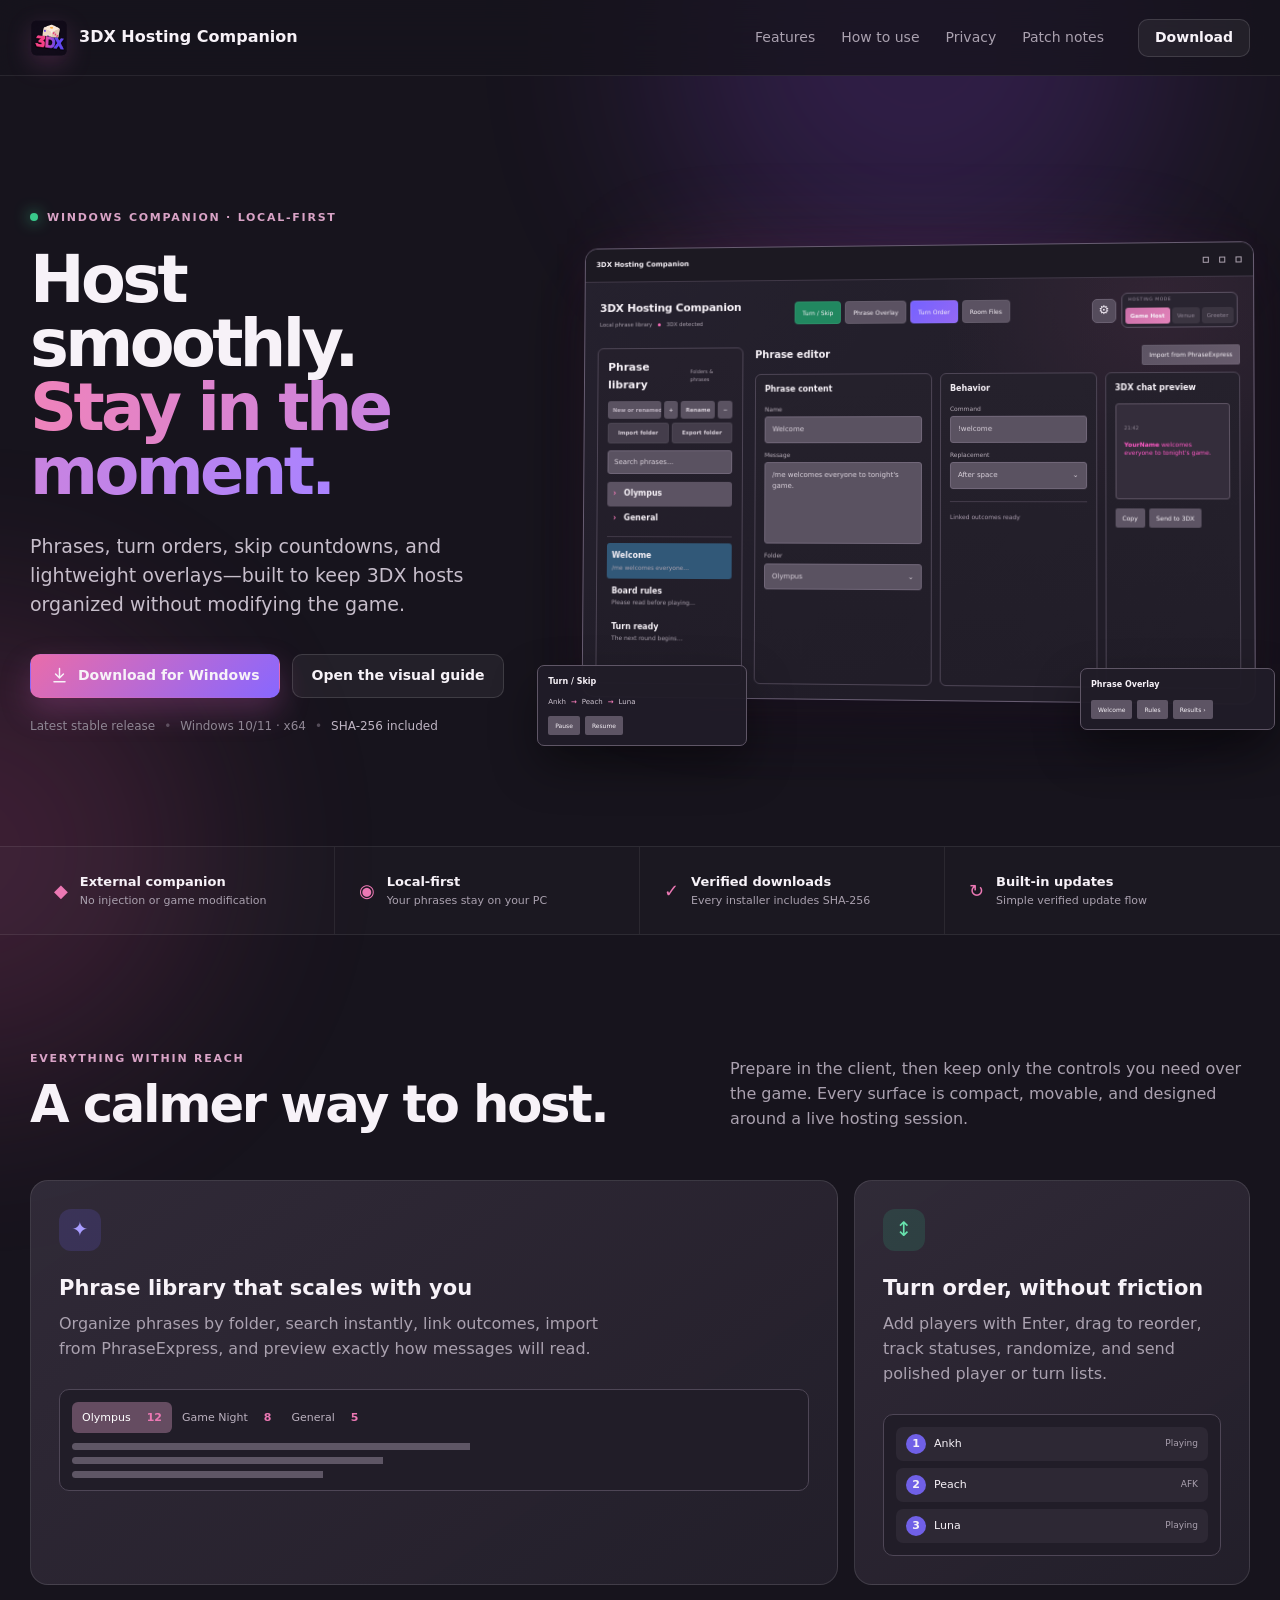
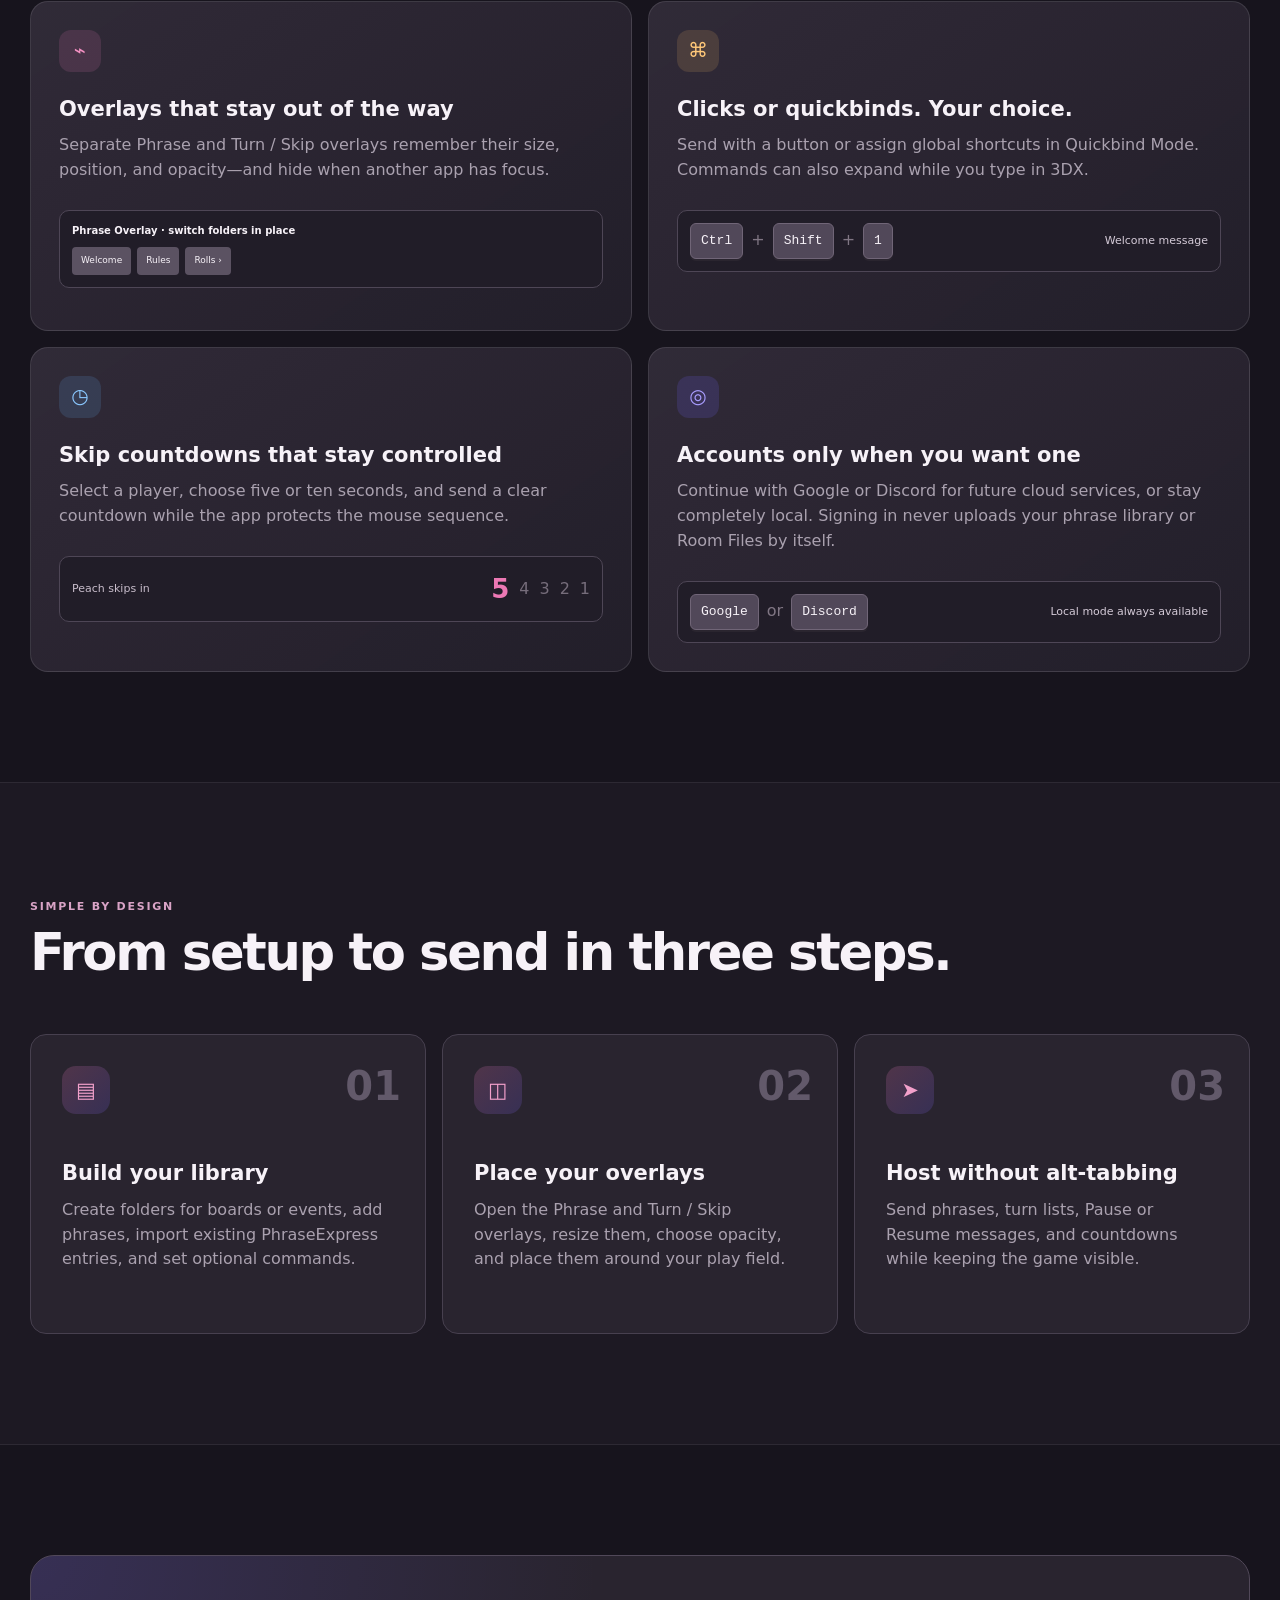
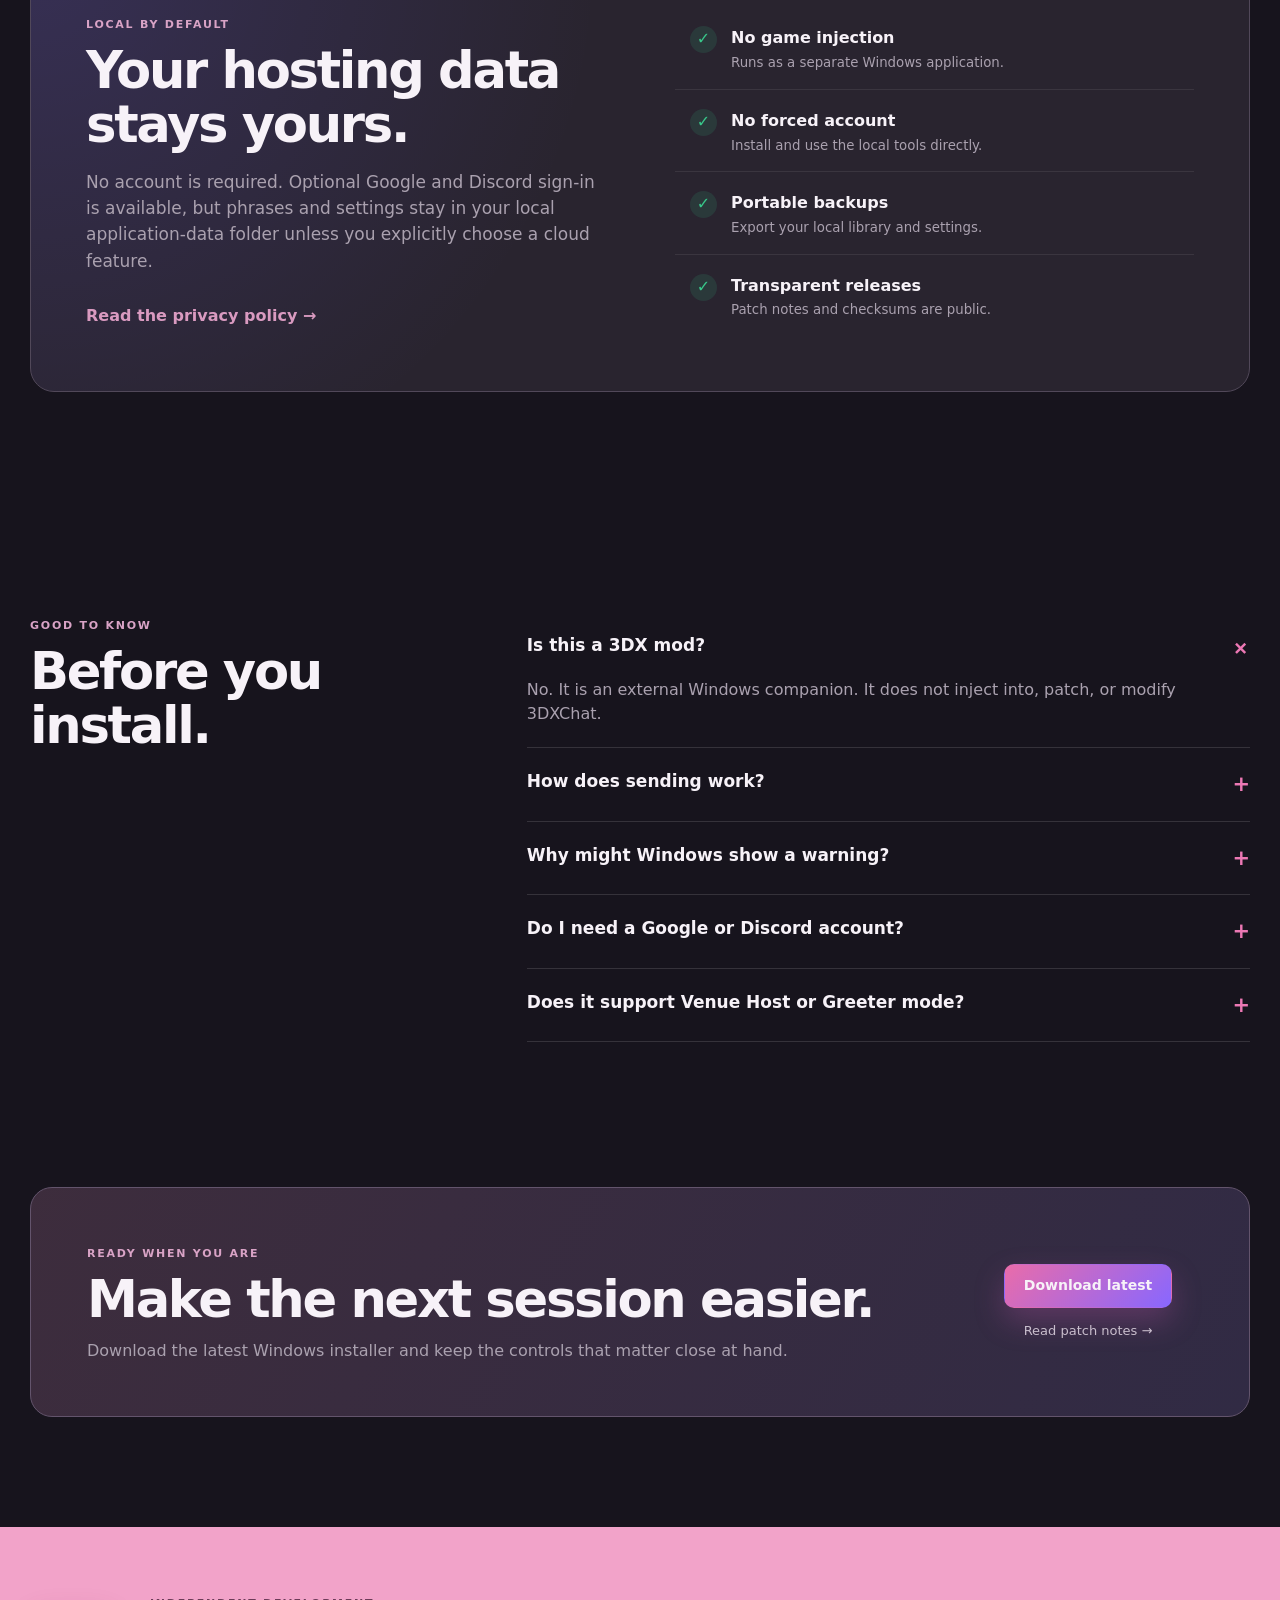
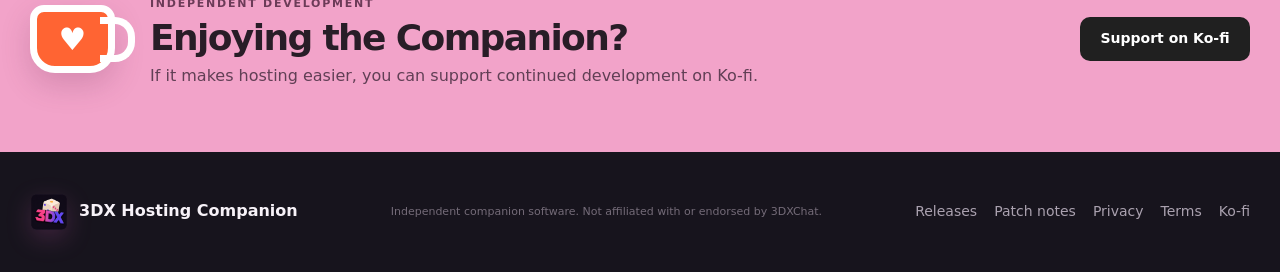
==== index.html @ 4fa8bae4 "Add visual how-to-use guide" ====
<!doctype html>
<html lang="en">
<head>
  <meta charset="utf-8">
  <meta name="viewport" content="width=device-width, initial-scale=1">
  <meta name="theme-color" content="#17141d">
  <meta name="description" content="3DX Hosting Companion is a local-first Windows toolkit for phrases, turn orders, countdowns, and lightweight hosting overlays.">
  <meta property="og:title" content="3DX Hosting Companion">
  <meta property="og:description" content="Host smoothly. Stay in the moment. A local-first Windows companion for 3DX hosts.">
  <meta property="og:type" content="website">
  <meta property="og:image" content="social-card.png">
  <title>3DX Hosting Companion — Host smoothly</title>
  <link rel="icon" href="favicon.ico" sizes="any">
  <link rel="icon" href="icon-32.png" type="image/png" sizes="32x32">
  <link rel="apple-touch-icon" href="apple-touch-icon.png">
  <link rel="stylesheet" href="styles.css">
  <script defer src="script.js"></script>
</head>
<body>
  <div class="ambient ambient-one" aria-hidden="true"></div>
  <div class="ambient ambient-two" aria-hidden="true"></div>

  <header class="site-header">
    <a class="brand" href="#top" aria-label="3DX Hosting Companion home">
      <img class="brand-mark" src="brand-icon.png" alt="" aria-hidden="true">
      <span>3DX Hosting Companion</span>
    </a>
    <nav aria-label="Primary navigation">
      <a href="#features">Features</a>
      <a href="how-to-use.html">How to use</a>
      <a href="privacy.html">Privacy</a>
      <a href="changelog.html">Patch notes</a>
    </nav>
    <a class="button button-quiet header-download" href="https://github.com/Ankhito/3DX-Hosting-Companion-Releases/releases/latest">Download</a>
  </header>

  <main id="top">
    <section class="hero shell">
      <div class="hero-copy">
        <div class="eyebrow"><span class="status-dot"></span> Windows companion · Local-first</div>
        <h1>Host smoothly.<br><span>Stay in the moment.</span></h1>
        <p class="hero-lead">Phrases, turn orders, skip countdowns, and lightweight overlays—built to keep 3DX hosts organized without modifying the game.</p>
        <div class="hero-actions">
          <a id="download-button" class="button button-primary" href="https://github.com/Ankhito/3DX-Hosting-Companion-Releases/releases/latest">
            <svg viewBox="0 0 24 24" aria-hidden="true"><path d="M12 3v12m0 0 5-5m-5 5-5-5M5 20h14"/></svg>
            Download for Windows
          </a>
          <a class="button button-secondary" href="how-to-use.html">Open the visual guide</a>
        </div>
        <div class="release-meta" aria-live="polite">
          <span id="release-version">Latest stable release</span>
          <span class="meta-separator">•</span>
          <span>Windows 10/11 · x64</span>
          <span class="meta-separator">•</span>
          <a id="checksum-link" href="https://github.com/Ankhito/3DX-Hosting-Companion-Releases/releases/latest">SHA-256 included</a>
        </div>
      </div>

      <div class="product-stage" aria-label="Preview of the 3DX Hosting Companion workspace">
        <div class="stage-glow"></div>
        <div class="app-window">
          <div class="app-titlebar">
            <span>3DX Hosting Companion</span>
            <div class="window-controls"><i></i><i></i><i></i></div>
          </div>
          <div class="app-body">
            <div class="mock-app-header">
              <div class="mock-brand-block">
                <b>3DX Hosting Companion</b>
                <small>Local phrase library <i></i> 3DX detected</small>
              </div>
              <div class="mock-app-nav" aria-label="Application workspaces">
                <span class="turn">Turn / Skip</span>
                <span>Phrase Overlay</span>
                <span class="active">Turn Order</span>
                <span>Room Files</span>
              </div>
              <div class="mock-app-utilities">
                <span class="mock-settings" title="Settings" aria-label="Settings">&#9881;</span>
                <div class="mock-mode-switch"><small>Hosting mode</small><b>Game Host</b><span>Venue</span><span>Greeter</span></div>
              </div>
            </div>
            <aside class="mock-library">
              <div class="mock-heading">Phrase library <small>Folders &amp; phrases</small></div>
              <div class="mock-folder-tools"><span>New or renamed folder…</span><b>+</b><b>Rename</b><b>−</b></div>
              <div class="mock-transfer-tools"><span>Import folder</span><span>Export folder</span></div>
              <div class="mock-search">Search phrases…</div>
              <div class="mock-folder active"><span>›</span> Olympus</div>
              <div class="mock-folder"><span>›</span> General</div>
              <div class="mock-divider"></div>
              <div class="mock-phrase selected"><b>Welcome</b><small>/me welcomes everyone…</small></div>
              <div class="mock-phrase"><b>Board rules</b><small>Please read before playing…</small></div>
              <div class="mock-phrase"><b>Turn ready</b><small>The next round begins…</small></div>
            </aside>
            <div class="mock-workspace">
              <div class="mock-toolbar"><b>Phrase editor</b><span>Import from PhraseExpress</span></div>
              <div class="mock-panels">
                <div class="mock-card">
                  <h3>Phrase content</h3>
                  <label>Name</label><div class="mock-field">Welcome</div>
                  <label>Message</label><div class="mock-field mock-message">/me welcomes everyone to tonight's game.</div>
                  <label>Folder</label><div class="mock-field">Olympus <span>⌄</span></div>
                </div>
                <div class="mock-card behavior-card">
                  <h3>Behavior</h3>
                  <label>Command</label><div class="mock-field">!welcome</div>
                  <label>Replacement</label><div class="mock-field">After space <span>⌄</span></div>
                  <div class="mock-link">Linked outcomes ready</div>
                </div>
                <div class="mock-card chat-card">
                  <h3>3DX chat preview</h3>
                  <div class="chat-preview"><small>21:42</small><p><strong>YourName</strong> welcomes everyone to tonight's game.</p></div>
                  <div class="mock-actions"><span>Copy</span><span>Send to 3DX</span></div>
                </div>
              </div>
            </div>
          </div>
        </div>
        <div class="overlay-card overlay-phrases"><span class="mini-title">Phrase Overlay</span><div><i>Welcome</i><i>Rules</i><i>Results ›</i></div></div>
        <div class="overlay-card overlay-turn"><span class="mini-title">Turn / Skip</span><div class="turn-line">Ankh <b>→</b> Peach <b>→</b> Luna</div><div><i>Pause</i><i>Resume</i></div></div>
      </div>
    </section>

    <section class="trust-strip" aria-label="Product qualities">
      <div><span>◆</span><b>External companion</b><small>No injection or game modification</small></div>
      <div><span>◉</span><b>Local-first</b><small>Your phrases stay on your PC</small></div>
      <div><span>✓</span><b>Verified downloads</b><small>Every installer includes SHA-256</small></div>
      <div><span>↻</span><b>Built-in updates</b><small>Simple verified update flow</small></div>
    </section>

    <section id="features" class="section shell">
      <div class="section-heading">
        <div><span class="kicker">Everything within reach</span><h2>A calmer way to host.</h2></div>
        <p>Prepare in the client, then keep only the controls you need over the game. Every surface is compact, movable, and designed around a live hosting session.</p>
      </div>
      <div class="feature-grid">
        <article class="feature-card feature-large">
          <div class="feature-icon violet">✦</div><h3>Phrase library that scales with you</h3>
          <p>Organize phrases by folder, search instantly, link outcomes, import from PhraseExpress, and preview exactly how messages will read.</p>
          <div class="folder-visual"><span class="active">Olympus <b>12</b></span><span>Game Night <b>8</b></span><span>General <b>5</b></span><div class="phrase-lines"><i></i><i></i><i></i></div></div>
        </article>
        <article class="feature-card">
          <div class="feature-icon green">↕</div><h3>Turn order, without friction</h3>
          <p>Add players with Enter, drag to reorder, track statuses, randomize, and send polished player or turn lists.</p>
          <div class="player-stack"><span><b>1</b> Ankh <i>Playing</i></span><span><b>2</b> Peach <i>AFK</i></span><span><b>3</b> Luna <i>Playing</i></span></div>
        </article>
        <article class="feature-card">
          <div class="feature-icon pink">⌁</div><h3>Overlays that stay out of the way</h3>
          <p>Separate Phrase and Turn / Skip overlays remember their size, position, and opacity—and hide when another app has focus.</p>
          <div class="overlay-visual"><span>Phrase Overlay · switch folders in place</span><div><i>Welcome</i><i>Rules</i><i>Rolls ›</i></div></div>
        </article>
        <article class="feature-card feature-wide">
          <div class="feature-icon amber">⌘</div><h3>Clicks or quickbinds. Your choice.</h3>
          <p>Send with a button or assign global shortcuts in Quickbind Mode. Commands can also expand while you type in 3DX.</p>
          <div class="key-row"><kbd>Ctrl</kbd><span>+</span><kbd>Shift</kbd><span>+</span><kbd>1</kbd><em>Welcome message</em></div>
        </article>
        <article class="feature-card feature-wide">
          <div class="feature-icon blue">◷</div><h3>Skip countdowns that stay controlled</h3>
          <p>Select a player, choose five or ten seconds, and send a clear countdown while the app protects the mouse sequence.</p>
          <div class="countdown"><span>Peach skips in</span><strong>5</strong><i>4</i><i>3</i><i>2</i><i>1</i></div>
        </article>
        <article class="feature-card feature-wide">
          <div class="feature-icon violet">◎</div><h3>Accounts only when you want one</h3>
          <p>Continue with Google or Discord for future cloud services, or stay completely local. Signing in never uploads your phrase library or Room Files by itself.</p>
          <div class="key-row"><kbd>Google</kbd><span>or</span><kbd>Discord</kbd><em>Local mode always available</em></div>
        </article>
      </div>
    </section>

    <section id="how-it-works" class="section workflow-section">
      <div class="shell">
        <div class="section-heading compact"><div><span class="kicker">Simple by design</span><h2>From setup to send in three steps.</h2></div></div>
        <div class="steps">
          <article><span class="step-number">01</span><div class="step-icon">▤</div><h3>Build your library</h3><p>Create folders for boards or events, add phrases, import existing PhraseExpress entries, and set optional commands.</p></article>
          <article><span class="step-number">02</span><div class="step-icon">◫</div><h3>Place your overlays</h3><p>Open the Phrase and Turn / Skip overlays, resize them, choose opacity, and place them around your play field.</p></article>
          <article><span class="step-number">03</span><div class="step-icon">➤</div><h3>Host without alt-tabbing</h3><p>Send phrases, turn lists, Pause or Resume messages, and countdowns while keeping the game visible.</p></article>
        </div>
      </div>
    </section>

    <section id="privacy" class="section shell privacy-section">
      <div class="privacy-card">
        <div class="privacy-copy"><span class="kicker">Local by default</span><h2>Your hosting data stays yours.</h2><p>No account is required. Optional Google and Discord sign-in is available, but phrases and settings stay in your local application-data folder unless you explicitly choose a cloud feature.</p><a href="privacy.html">Read the privacy policy →</a></div>
        <div class="privacy-list"><div><span>✓</span><p><b>No game injection</b><small>Runs as a separate Windows application.</small></p></div><div><span>✓</span><p><b>No forced account</b><small>Install and use the local tools directly.</small></p></div><div><span>✓</span><p><b>Portable backups</b><small>Export your local library and settings.</small></p></div><div><span>✓</span><p><b>Transparent releases</b><small>Patch notes and checksums are public.</small></p></div></div>
      </div>
    </section>

    <section class="section shell faq-section">
      <div><span class="kicker">Good to know</span><h2>Before you install.</h2></div>
      <div class="faq-list">
        <details open><summary>Is this a 3DX mod?<span>+</span></summary><p>No. It is an external Windows companion. It does not inject into, patch, or modify 3DXChat.</p></details>
        <details><summary>How does sending work?<span>+</span></summary><p>The app detects the visible 3DX chat input and uses brief Windows mouse, clipboard, and keyboard simulation. Your cursor is restored after sending.</p></details>
        <details><summary>Why might Windows show a warning?<span>+</span></summary><p>The application is not yet code-signed. Download only from this official release repository and verify the included SHA-256 checksum if desired.</p></details>
        <details><summary>Do I need a Google or Discord account?<span>+</span></summary><p>No. Accounts are optional and currently prepare the app for future cloud services. Every local hosting feature remains available while signed out or offline.</p></details>
        <details><summary>Does it support Venue Host or Greeter mode?<span>+</span></summary><p>Venue Host and Greeter are visible in the Hosting Mode switcher as future modes, but neither is included in the current release.</p></details>
      </div>
    </section>

    <section class="cta-section shell">
      <div class="cta-card">
        <div><span class="kicker">Ready when you are</span><h2>Make the next session easier.</h2><p>Download the latest Windows installer and keep the controls that matter close at hand.</p></div>
        <div class="cta-actions"><a id="download-button-bottom" class="button button-primary" href="https://github.com/Ankhito/3DX-Hosting-Companion-Releases/releases/latest">Download latest</a><a href="changelog.html" class="text-link">Read patch notes →</a></div>
      </div>
    </section>

    <section class="support-section">
      <div class="shell support-inner">
        <div class="kofi-cup" aria-hidden="true"><span>♥</span></div>
        <div><span class="kicker">Independent development</span><h2>Enjoying the Companion?</h2><p>If it makes hosting easier, you can support continued development on Ko-fi.</p></div>
        <a class="button kofi-button" href="https://ko-fi.com/the_ankh" target="_blank" rel="noopener">Support on Ko-fi</a>
      </div>
    </section>
  </main>

  <footer class="site-footer shell">
    <div class="brand"><img class="brand-mark" src="brand-icon.png" alt="" aria-hidden="true"><span>3DX Hosting Companion</span></div>
    <p>Independent companion software. Not affiliated with or endorsed by 3DXChat.</p>
    <div><a href="https://github.com/Ankhito/3DX-Hosting-Companion-Releases/releases">Releases</a><a href="changelog.html">Patch notes</a><a href="privacy.html">Privacy</a><a href="terms.html">Terms</a><a href="https://ko-fi.com/the_ankh">Ko-fi</a></div>
  </footer>
</body>
</html>
---- styles.css ----
:root{--bg:#17141d;--bg-2:#211d28;--panel:#2a2531;--panel-2:#332d3b;--border:#4f4658;--text:#f7f2f8;--muted:#aaa1af;--pink:#ec78b4;--pink-hot:#ff58b0;--violet:#7665ff;--green:#39c98b;--amber:#ffbd65;--blue:#6db6ff;--max:1220px;--shadow:0 30px 80px rgba(0,0,0,.38)}
*{box-sizing:border-box}html{scroll-behavior:smooth;overflow-x:hidden}body{margin:0;background:var(--bg);color:var(--text);font-family:Inter,ui-sans-serif,system-ui,-apple-system,"Segoe UI",sans-serif;line-height:1.55;overflow-x:hidden}a{color:inherit;text-decoration:none}button,a{ -webkit-tap-highlight-color:transparent}.shell{width:min(var(--max),calc(100% - 48px));margin-inline:auto}.ambient{position:fixed;z-index:-1;border-radius:999px;filter:blur(100px);opacity:.18;pointer-events:none}.ambient-one{width:520px;height:520px;background:#9f4dff;top:-220px;right:8%}.ambient-two{width:460px;height:460px;background:#e4529b;top:620px;left:-260px}
.site-header{height:76px;padding:0 max(24px,calc((100vw - var(--max))/2));display:flex;align-items:center;gap:34px;border-bottom:1px solid rgba(255,255,255,.08);background:rgba(23,20,29,.78);backdrop-filter:blur(18px);position:sticky;top:0;z-index:20}.brand{display:flex;align-items:center;gap:11px;font-weight:800;white-space:nowrap}.brand-mark{width:38px;height:38px;display:block;object-fit:contain;filter:drop-shadow(0 8px 12px rgba(207,93,177,.22))}.site-header nav{display:flex;gap:26px;margin-left:auto}.site-header nav a,.site-footer a{font-size:14px;color:var(--muted);transition:.2s}.site-header nav a:hover,.site-footer a:hover{color:white}.button{min-height:44px;padding:0 19px;border-radius:10px;display:inline-flex;align-items:center;justify-content:center;gap:9px;font-size:14px;font-weight:750;border:1px solid transparent;transition:transform .2s,box-shadow .2s,background .2s}.button:hover{transform:translateY(-2px)}.button svg{width:19px;fill:none;stroke:currentColor;stroke-width:1.8;stroke-linecap:round;stroke-linejoin:round}.button-primary{background:linear-gradient(135deg,#e96caa,#8867ff);box-shadow:0 13px 30px rgba(202,91,180,.28)}.button-primary:hover{box-shadow:0 17px 38px rgba(202,91,180,.4)}.button-secondary,.button-quiet{background:rgba(255,255,255,.055);border-color:rgba(255,255,255,.13)}.button-secondary:hover,.button-quiet:hover{background:rgba(255,255,255,.1)}.header-download{min-height:38px;padding-inline:16px}
.hero{min-height:770px;padding:92px 0 70px;display:grid;grid-template-columns:.83fr 1.17fr;gap:70px;align-items:center}.eyebrow,.kicker{text-transform:uppercase;letter-spacing:.16em;font-size:11px;font-weight:850;color:#d9a3c6}.eyebrow{display:flex;align-items:center;gap:9px;margin-bottom:22px}.status-dot{width:8px;height:8px;border-radius:50%;background:var(--green);box-shadow:0 0 15px var(--green)}h1{font-size:clamp(48px,5.1vw,76px);line-height:.98;letter-spacing:-.055em;margin:0 0 28px;max-width:650px}h1 span{background:linear-gradient(90deg,#ef83bb,#aa83ff);-webkit-background-clip:text;background-clip:text;color:transparent}.hero-lead{font-size:19px;color:#c7becb;max-width:610px;margin:0 0 34px}.hero-actions{display:flex;gap:12px;flex-wrap:wrap}.release-meta{display:flex;gap:9px;align-items:center;flex-wrap:wrap;color:#8f8694;font-size:12px;margin-top:19px}.release-meta a{color:#bfb5c3}.release-meta a:hover{color:white}.meta-separator{opacity:.5}
.product-stage{position:relative;min-width:0;perspective:1400px}.stage-glow{position:absolute;inset:8% 12%;background:linear-gradient(135deg,rgba(236,120,180,.25),rgba(118,101,255,.2));filter:blur(55px)}.app-window{position:relative;border:1px solid #5d5365;border-radius:13px;overflow:hidden;background:#24202b;box-shadow:var(--shadow);transform:rotateY(-4deg) rotateX(1.4deg);transform-origin:center}.app-titlebar{height:34px;background:#1c1922;border-bottom:1px solid #403847;display:flex;align-items:center;padding:0 11px;font-size:7px;font-weight:750}.window-controls{display:flex;gap:10px;margin-left:auto}.window-controls i{width:6px;height:6px;border:1px solid #aaa0ad}.app-body{display:grid;grid-template-columns:150px 1fr;min-height:365px;padding:13px;gap:12px}.mock-library,.mock-card{background:#211d28;border:1px solid #4d4555;border-radius:6px;padding:10px}.mock-heading{font-size:11px;font-weight:800;margin-bottom:8px}.mock-search,.mock-field{background:#5a5261;color:#dad2dc;border:1px solid #716779;border-radius:3px}.mock-search{font-size:7px;padding:7px;margin-bottom:8px}.mock-folder{font-size:8px;font-weight:700;padding:6px;border-radius:3px}.mock-folder span{color:var(--pink);margin-right:5px}.mock-folder.active{background:#5c5363}.mock-divider{height:1px;background:#403947;margin:6px 0}.mock-phrase{padding:7px 5px;border-radius:3px}.mock-phrase b{display:block;font-size:8px}.mock-phrase small{display:block;color:#a9a0ad;font-size:6px;white-space:nowrap;overflow:hidden}.mock-phrase.selected{background:#315878}.mock-workspace{min-width:0}.mock-toolbar{height:27px;display:flex;align-items:start;justify-content:space-between;font-size:10px}.mock-toolbar span{font-size:6px;background:#5d5464;padding:5px 7px;border-radius:2px}.mock-panels{display:grid;grid-template-columns:1.15fr 1fr .85fr;gap:8px;height:312px}.mock-card{padding:9px}.mock-card h3{font-size:8px;margin:0 0 8px}.mock-card label{display:block;font-size:6px;color:#b8aeba;margin:7px 0 3px}.mock-field{font-size:7px;padding:7px;display:flex;justify-content:space-between}.mock-message{height:82px}.mock-link{font-size:6px;color:#a99cad;border-top:1px solid #433b4a;margin-top:12px;padding-top:10px}.chat-preview{background:#342d3b;border:1px solid #5d5363;border-radius:3px;padding:8px;min-height:95px}.chat-preview small{color:#918895;font-size:5px}.chat-preview p{font-size:6px;color:#ff59c6;margin:3px 0;line-height:1.45}.mock-actions{display:flex;gap:4px;margin-top:9px}.mock-actions span,.overlay-card i{font-style:normal;font-size:6px;padding:5px 7px;background:#5d5464;border-radius:2px}.overlay-card{position:absolute;background:rgba(33,29,40,.96);border:1px solid #5f5666;border-radius:7px;padding:10px;box-shadow:0 20px 45px rgba(0,0,0,.4)}.overlay-phrases{right:-25px;bottom:-30px;width:195px}.overlay-turn{left:-40px;bottom:-46px;width:210px}.mini-title{display:block;font-size:8px;font-weight:800;margin-bottom:8px}.overlay-card div{display:flex;gap:5px}.turn-line{font-size:7px;color:#ccc3d0;margin-bottom:8px}.turn-line b{color:var(--pink)}
.trust-strip{border-block:1px solid rgba(255,255,255,.08);display:grid;grid-template-columns:repeat(4,1fr);padding:0 max(24px,calc((100vw - var(--max))/2));background:rgba(255,255,255,.018)}.trust-strip>div{padding:25px 24px;display:grid;grid-template-columns:auto 1fr;grid-template-rows:auto auto;column-gap:12px;border-right:1px solid rgba(255,255,255,.07)}.trust-strip>div:last-child{border:0}.trust-strip span{grid-row:1/3;color:var(--pink);font-size:18px;align-self:center}.trust-strip b{font-size:13px}.trust-strip small{color:var(--muted);font-size:11px}
.section{padding-block:110px}.section-heading{display:flex;align-items:end;justify-content:space-between;gap:40px;margin-bottom:48px}.section-heading h2,.privacy-copy h2,.faq-section h2,.cta-card h2,.support-inner h2{font-size:clamp(35px,4vw,54px);letter-spacing:-.045em;line-height:1.05;margin:8px 0 0}.section-heading>p{max-width:520px;color:var(--muted);margin:0}.feature-grid{display:grid;grid-template-columns:repeat(6,1fr);gap:16px}.feature-card{grid-column:span 3;position:relative;overflow:hidden;min-height:330px;background:linear-gradient(145deg,rgba(51,45,59,.9),rgba(36,32,43,.92));border:1px solid rgba(255,255,255,.11);border-radius:18px;padding:28px;transition:transform .25s,border-color .25s}.feature-card:hover{transform:translateY(-4px);border-color:rgba(236,120,180,.38)}.feature-large{grid-column:span 4}.feature-large+.feature-card{grid-column:span 2}.feature-wide{min-height:250px}.feature-icon{width:42px;height:42px;border-radius:12px;display:grid;place-items:center;font-size:20px;margin-bottom:21px}.violet{background:rgba(118,101,255,.16);color:#a99dff}.green{background:rgba(57,201,139,.15);color:#68e3ae}.pink{background:rgba(236,120,180,.15);color:#f491c3}.amber{background:rgba(255,189,101,.14);color:#ffc879}.blue{background:rgba(109,182,255,.14);color:#8ac8ff}.feature-card h3{font-size:21px;margin:0 0 8px}.feature-card p{color:var(--muted);margin:0;max-width:580px}.folder-visual,.player-stack,.overlay-visual,.key-row,.countdown{margin-top:27px;background:#211d28;border:1px solid #4e4656;border-radius:10px;padding:12px}.folder-visual>span{display:inline-flex;gap:16px;padding:7px 10px;border-radius:6px;font-size:11px;color:#bbb1bf}.folder-visual>span.active{background:#654c61;color:white}.folder-visual b{color:var(--pink)}.phrase-lines{margin-top:10px;display:grid;gap:7px}.phrase-lines i{height:7px;border-radius:5px;background:linear-gradient(90deg,#5e5665 55%,transparent 55%)}.phrase-lines i:nth-child(2){width:78%}.phrase-lines i:nth-child(3){width:63%}.player-stack{display:grid;gap:7px}.player-stack span{display:grid;grid-template-columns:28px 1fr auto;align-items:center;background:#2d2834;border-radius:7px;padding:7px 10px;font-size:11px}.player-stack b{width:20px;height:20px;border-radius:50%;display:grid;place-items:center;background:#7060e7}.player-stack i{font-style:normal;color:var(--muted);font-size:9px}.overlay-visual span{display:block;font-size:10px;font-weight:750;margin-bottom:9px}.overlay-visual div{display:flex;gap:6px}.overlay-visual i{font-style:normal;font-size:9px;background:#5b5262;padding:7px 9px;border-radius:4px}.key-row{display:flex;align-items:center;gap:8px}.key-row kbd{background:#514859;border:1px solid #706577;box-shadow:0 2px 0 #2a252f;padding:7px 10px;border-radius:6px;font:700 11px inherit}.key-row span{color:#807684}.key-row em{font-style:normal;margin-left:auto;color:#d4cad7;font-size:11px}.countdown{display:flex;align-items:center;gap:10px}.countdown span{font-size:11px;color:#c8bdcb;margin-right:auto}.countdown strong{font-size:26px;color:var(--pink)}.countdown i{font-style:normal;color:#766d7b}
.workflow-section{background:#1d1923;border-block:1px solid rgba(255,255,255,.07)}.section-heading.compact{margin-bottom:55px}.steps{display:grid;grid-template-columns:repeat(3,1fr);gap:16px}.steps article{position:relative;padding:31px;background:#29242f;border:1px solid #47404f;border-radius:16px;min-height:300px}.step-number{position:absolute;right:24px;top:20px;color:#62596a;font-size:40px;font-weight:900}.step-icon{width:48px;height:48px;border-radius:14px;background:linear-gradient(135deg,rgba(236,120,180,.2),rgba(118,101,255,.18));display:grid;place-items:center;color:#f2a0cb;font-size:21px;margin-bottom:43px}.steps h3{font-size:21px;margin:0 0 8px}.steps p{color:var(--muted);margin:0}
.privacy-card{display:grid;grid-template-columns:1fr 1fr;gap:70px;padding:55px;border-radius:24px;background:radial-gradient(circle at 0 0,rgba(118,101,255,.18),transparent 44%),#29242f;border:1px solid #514859}.privacy-copy p{color:var(--muted);font-size:17px}.privacy-copy a{display:inline-block;color:#d99ac0;margin-top:13px;font-weight:700}.privacy-list{display:grid;gap:4px}.privacy-list>div{display:flex;gap:14px;padding:15px;border-bottom:1px solid rgba(255,255,255,.08)}.privacy-list>div:last-child{border:0}.privacy-list span{width:27px;height:27px;flex:0 0 auto;border-radius:50%;display:grid;place-items:center;background:rgba(57,201,139,.13);color:var(--green)}.privacy-list p{margin:0}.privacy-list b,.privacy-list small{display:block}.privacy-list small{color:var(--muted);margin-top:2px}
.faq-section{display:grid;grid-template-columns:.72fr 1.28fr;gap:90px}.faq-list details{border-bottom:1px solid rgba(255,255,255,.13);padding:20px 0}.faq-list summary{list-style:none;cursor:pointer;display:flex;justify-content:space-between;font-size:17px;font-weight:750}.faq-list summary::-webkit-details-marker{display:none}.faq-list summary span{font-size:21px;color:var(--pink);transition:.2s}.faq-list details[open] summary span{transform:rotate(45deg)}.faq-list p{color:var(--muted);margin:13px 45px 0 0}.cta-section{padding-top:35px}.cta-card{padding:52px 56px;border:1px solid #63546c;border-radius:22px;background:linear-gradient(120deg,rgba(236,120,180,.1),rgba(118,101,255,.1)),#29242f;display:flex;align-items:center;justify-content:space-between;gap:45px}.cta-card p{color:var(--muted);margin:12px 0 0}.cta-actions{display:flex;flex-direction:column;align-items:center;gap:13px;min-width:210px}.text-link{color:#c9becd;font-size:13px}
.support-section{margin-top:110px;background:#f2a3c9;color:#281d27}.support-inner{min-height:225px;display:grid;grid-template-columns:auto 1fr auto;align-items:center;gap:35px}.support-inner .kicker{color:#6c3b58}.support-inner h2{font-size:36px;margin-top:4px}.support-inner p{margin:7px 0 0;color:#613f55}.kofi-cup{width:85px;height:68px;border:7px solid #fff;border-radius:14px 14px 25px 25px;background:#ff6433;display:grid;place-items:center;position:relative;box-shadow:0 12px 30px rgba(100,42,77,.2)}.kofi-cup:after{content:"";position:absolute;right:-27px;width:28px;height:31px;border:7px solid white;border-left:0;border-radius:0 20px 20px 0}.kofi-cup span{color:white;font-size:31px}.kofi-button{background:#202020;color:white;min-width:170px}.site-footer{min-height:120px;display:grid;grid-template-columns:auto 1fr auto;align-items:center;gap:35px}.site-footer p{color:#746b78;text-align:center;font-size:11px}.site-footer>div:last-child{display:flex;gap:17px}
@media(max-width:1050px){.site-header nav{display:none}.header-download{margin-left:auto}.hero{grid-template-columns:1fr;padding-top:70px}.hero-copy{text-align:center}.eyebrow,.hero-actions,.release-meta{justify-content:center}.hero-lead,h1{margin-inline:auto}.product-stage{width:min(800px,100%);margin:30px auto 0}.feature-large,.feature-large+.feature-card,.feature-card{grid-column:span 6}.trust-strip{grid-template-columns:repeat(2,1fr)}.privacy-card{grid-template-columns:1fr}.faq-section{grid-template-columns:1fr;gap:35px}}
@media(max-width:720px){.shell{width:min(100% - 28px,var(--max))}.site-header{height:66px;padding-inline:14px}.brand{font-size:13px}.brand-mark{width:30px;height:30px}.hero{padding-top:55px;min-height:auto;gap:30px}.hero-lead{font-size:16px}.hero-actions .button{width:100%}.release-meta{font-size:10px}.product-stage{margin-bottom:40px}.app-body{grid-template-columns:105px 1fr;padding:8px;gap:7px;min-height:290px}.mock-panels{grid-template-columns:1fr 1fr;height:242px}.chat-card{display:none}.overlay-card{display:none}.trust-strip{grid-template-columns:1fr}.trust-strip>div{border-right:0;border-bottom:1px solid rgba(255,255,255,.07)}.section{padding-block:75px}.section-heading{display:block}.section-heading>p{margin-top:18px}.feature-grid,.steps{grid-template-columns:1fr}.feature-card,.feature-large,.feature-large+.feature-card{grid-column:auto}.steps article{min-height:260px}.privacy-card{padding:30px 22px}.faq-section{display:block}.faq-list{margin-top:30px}.cta-card{padding:36px 24px;display:block}.cta-actions{align-items:stretch;margin-top:28px}.support-inner{padding-block:45px;grid-template-columns:auto 1fr}.support-inner .kofi-button{grid-column:1/3}.kofi-cup{width:62px;height:51px;border-width:5px}.kofi-cup:after{right:-20px;width:21px;height:24px;border-width:5px}.site-footer{padding-block:35px;grid-template-columns:1fr;text-align:center}.site-footer .brand,.site-footer>div:last-child{justify-content:center}.site-footer p{order:3}}

/* v0.5.1 app render */
.app-window{background:linear-gradient(145deg,#25212e 0%,#211d28 70%);border-color:#685d72;box-shadow:0 28px 75px rgba(8,5,12,.58),0 0 50px rgba(201,92,167,.08)}
.app-body{grid-template-rows:auto 1fr;min-height:420px;background:radial-gradient(circle at 86% 7%,rgba(230,105,168,.08),transparent 31%)}
.mock-app-header{grid-column:1/-1;display:grid;grid-template-columns:minmax(135px,.8fr) auto minmax(165px,.9fr);align-items:center;gap:10px;padding:2px 2px 5px}
.mock-brand-block b{display:block;font-size:11px;letter-spacing:-.02em}.mock-brand-block small{display:block;margin-top:3px;font-size:5.5px;color:#a9a0ad}.mock-brand-block i{display:inline-block;width:3px;height:3px;margin:0 4px;border-radius:50%;background:#ff6ebd}.mock-app-nav{display:flex;justify-content:center;gap:4px}.mock-app-nav span{padding:6px 7px;border:1px solid rgba(255,255,255,.05);border-radius:4px;background:#5b5262;font-size:6px;white-space:nowrap}.mock-app-nav span.turn{background:#218860}.mock-app-nav span.active{background:linear-gradient(135deg,#7562ff,#9468f3)}
.mock-app-utilities{display:flex;align-items:center;justify-content:flex-end;gap:5px}.mock-settings{display:grid;place-items:center;width:24px;height:24px;border:1px solid #6a6071;border-radius:5px;background:#554c5c;color:#f6eff8;font-size:12px}.mock-mode-switch{display:grid;grid-template-columns:repeat(3,auto);align-items:center;gap:2px;padding:3px;border:1px solid #5b5162;border-radius:6px;background:#292430}.mock-mode-switch small{grid-column:1/-1;padding:0 3px 2px;color:#978c9d;font-size:4.5px;text-transform:uppercase;letter-spacing:.12em}.mock-mode-switch b,.mock-mode-switch span{padding:4px 5px;border-radius:3px;font-size:5.5px;white-space:nowrap}.mock-mode-switch b{background:linear-gradient(135deg,#ca6fa8,#e383ba)}.mock-mode-switch span{color:#8f8595;background:#3b3541}
.mock-library{background:linear-gradient(180deg,#25202c,#211d28)}.mock-heading{display:flex;justify-content:space-between;align-items:center}.mock-heading small{font-size:5px;color:#aaa0ad;font-weight:500}.mock-folder-tools{display:grid;grid-template-columns:1fr auto auto auto;gap:3px;margin-bottom:4px}.mock-folder-tools span,.mock-folder-tools b,.mock-transfer-tools span{display:flex;align-items:center;padding:5px;border-radius:3px;background:#5a5261;color:#d7cfd9;font-size:5.5px;font-weight:600}.mock-folder-tools span{overflow:hidden;color:#b9afbd;white-space:nowrap}.mock-folder-tools b{justify-content:center}.mock-transfer-tools{display:grid;grid-template-columns:1fr 1fr;gap:3px;margin-bottom:7px}.mock-transfer-tools span{justify-content:center;border:1px solid rgba(255,255,255,.04);background:#443d4b}.mock-search{padding:6px}.mock-toolbar span{background:linear-gradient(135deg,#5d5464,#675b6c);box-shadow:inset 0 0 0 1px rgba(255,255,255,.04)}.mock-card{background:linear-gradient(180deg,#25212c,#211d28)}
@media(max-width:900px){.mock-app-header{grid-template-columns:1fr auto}.mock-app-nav{grid-column:1/-1;grid-row:2}.mock-app-utilities{grid-column:2;grid-row:1}.app-body{min-height:440px}.mock-mode-switch span{display:none}}
@media(max-width:720px){.app-body{grid-template-rows:auto 1fr;min-height:360px}.mock-app-header{gap:5px}.mock-brand-block b{font-size:8px}.mock-brand-block small{display:none}.mock-app-nav span{padding:4px 5px;font-size:5px}.mock-settings{width:20px;height:20px;font-size:10px}.mock-mode-switch{display:flex}.mock-mode-switch small,.mock-mode-switch span{display:none}.mock-mode-switch b{font-size:5px}.mock-folder-tools{grid-template-columns:1fr auto}.mock-folder-tools b:nth-of-type(2),.mock-folder-tools b:nth-of-type(3){display:none}.mock-transfer-tools{grid-template-columns:1fr}.mock-transfer-tools span:last-child{display:none}.mock-heading small{display:none}}
@media(prefers-reduced-motion:reduce){html{scroll-behavior:auto}*,*:before,*:after{transition:none!important}}

/* Styled patch notes */
.nav-active{color:#fff!important;position:relative}.nav-active:after{content:"";position:absolute;left:0;right:0;bottom:-10px;height:2px;border-radius:2px;background:linear-gradient(90deg,var(--pink),var(--violet))}
.notes-hero{padding:100px 0 74px}.notes-hero h1{max-width:900px}.notes-hero>p{max-width:700px;margin:0 0 34px;color:#c7becb;font-size:18px}
.notes-layout{display:grid;grid-template-columns:250px minmax(0,1fr);gap:40px;align-items:start;padding-bottom:110px}.notes-sidebar{position:sticky;top:108px}.notes-sidebar>nav{display:grid;gap:7px;margin-top:14px}.notes-sidebar>nav>a{display:grid;padding:12px 14px;border:1px solid transparent;border-radius:10px;color:var(--muted);transition:.2s}.notes-sidebar>nav>a:hover,.notes-sidebar>nav>a.active{color:#fff;background:rgba(255,255,255,.06);border-color:rgba(236,120,180,.24);transform:translateX(3px)}.notes-sidebar>nav b{font-size:14px}.notes-sidebar>nav span{font-size:11px;white-space:nowrap;overflow:hidden;text-overflow:ellipsis}.notes-help{margin-top:28px;padding:18px;border:1px solid rgba(255,255,255,.1);border-radius:14px;background:rgba(255,255,255,.035)}.notes-help b{font-size:13px}.notes-help p{margin:7px 0 12px;color:var(--muted);font-size:12px}.notes-help a,.notes-error a{color:#f2a0cb;font-size:12px;font-weight:750}
.notes-stream{display:grid;gap:22px;min-width:0}.release-note{position:relative;padding:34px 38px;border:1px solid rgba(255,255,255,.11);border-radius:20px;background:linear-gradient(145deg,rgba(51,45,59,.9),rgba(36,32,43,.95));box-shadow:0 22px 60px rgba(0,0,0,.15);scroll-margin-top:105px;overflow:hidden}.release-note:first-child{border-color:rgba(236,120,180,.34)}.release-note:first-child:before{content:"";position:absolute;inset:0 auto 0 0;width:3px;background:linear-gradient(var(--pink),var(--violet))}.release-heading{display:flex;align-items:center;gap:12px;flex-wrap:wrap;padding-bottom:22px;border-bottom:1px solid rgba(255,255,255,.08)}.release-heading h2{font-size:clamp(24px,3vw,34px);letter-spacing:-.035em;line-height:1.1;margin:0}.version-badge,.latest-badge{display:inline-flex;align-items:center;min-height:28px;padding:0 10px;border-radius:999px;font-size:11px;font-weight:850}.version-badge{color:#f3b0d2;background:rgba(236,120,180,.12);border:1px solid rgba(236,120,180,.25)}.latest-badge{margin-left:auto;color:#75e3b3;background:rgba(57,201,139,.12);border:1px solid rgba(57,201,139,.22)}.release-date{margin:18px 0 3px;color:#8f8694;font-size:12px}.note-group{margin-top:26px}.note-group h3{display:flex;align-items:center;gap:9px;margin:0 0 12px;font-size:15px}.note-group h3:before{content:"";width:8px;height:8px;border-radius:50%;background:var(--pink);box-shadow:0 0 12px rgba(236,120,180,.45)}.note-fixed h3:before{background:var(--green)}.note-improved h3:before{background:var(--violet)}.note-group ul{display:grid;gap:9px;margin:0;padding:0;list-style:none}.note-group li{position:relative;padding-left:20px;color:#c8becb;font-size:14px}.note-group li:before{content:"";position:absolute;left:1px;top:.7em;width:6px;height:1px;background:#7f7484}.note-group code{padding:2px 6px;border:1px solid rgba(255,255,255,.09);border-radius:5px;background:#1c1922;color:#ef9cc8;font:600 12px ui-monospace,SFMono-Regular,Consolas,monospace}
.notes-loading{color:var(--muted);font-size:12px}.notes-loading-card,.notes-error{min-height:260px;padding:38px;border:1px solid rgba(255,255,255,.1);border-radius:20px;background:rgba(255,255,255,.035)}.notes-loading-card span{display:block;height:12px;margin-bottom:12px;border-radius:8px;background:linear-gradient(90deg,#352f3c,#4b4252,#352f3c);background-size:200% 100%;animation:notes-shimmer 1.3s infinite}.notes-loading-card span:first-child{width:34%;height:26px}.notes-loading-card span:nth-child(2){width:82%}.notes-loading-card span:nth-child(3){width:65%}.notes-loading-card p{color:var(--muted);font-size:12px}@keyframes notes-shimmer{to{background-position:-200% 0}}.notes-support{margin-top:0}
@media(max-width:900px){.notes-layout{grid-template-columns:1fr}.notes-sidebar{position:static}.notes-sidebar>nav{display:flex;overflow-x:auto;padding-bottom:8px}.notes-sidebar>nav>a{min-width:145px}.notes-help{display:none}}
@media(max-width:720px){.notes-hero{padding:64px 0 52px}.notes-hero>p{font-size:16px}.notes-layout{gap:24px;padding-bottom:75px}.release-note{padding:26px 20px;border-radius:15px}.latest-badge{margin-left:0}.nav-active:after{display:none}}
.notes-layout>*{min-width:0}
.notes-sidebar>nav{scrollbar-width:none}.notes-sidebar>nav::-webkit-scrollbar{display:none}
@media(max-width:720px){.release-heading h2{flex:1 1 190px;overflow-wrap:anywhere}}
.legal{max-width:900px;padding-block:100px}.legal h1{font-size:clamp(48px,7vw,76px);margin:12px 0 24px}.legal-lead{font-size:19px;color:#c7becb;max-width:760px;margin-bottom:48px}.legal section{padding:28px 0;border-top:1px solid rgba(255,255,255,.1)}.legal section h2{font-size:22px;margin:0 0 9px}.legal section p{color:var(--muted);margin:0;line-height:1.75}.legal section a{color:#f2a0cb;text-decoration:underline;text-underline-offset:3px}.legal section b{color:var(--text)}
@media(max-width:720px){.legal{padding-block:65px}.legal-lead{font-size:16px}.legal section{padding:22px 0}}

/* Visual user guide */
.guide-hero{padding:100px 0 80px;display:grid;grid-template-columns:1.25fr .75fr;gap:70px;align-items:center}.guide-hero h1{margin:12px 0 24px}.guide-hero p{max-width:680px;color:#c7becb;font-size:18px}.guide-start{padding:28px;border:1px solid rgba(236,120,180,.3);border-radius:18px;background:linear-gradient(145deg,rgba(51,45,59,.95),rgba(36,32,43,.96));box-shadow:var(--shadow)}.guide-start>b{font-size:18px}.guide-start ol{margin:18px 0 24px;padding-left:22px;color:#c9c0cc}.guide-start li{padding:5px 0}.guide-layout{display:grid;grid-template-columns:190px minmax(0,1fr);gap:55px;padding-bottom:110px}.guide-nav{position:sticky;top:106px;align-self:start;display:grid;gap:5px;padding:18px;border:1px solid rgba(255,255,255,.1);border-radius:14px;background:rgba(42,37,49,.8);backdrop-filter:blur(14px)}.guide-nav b{font-size:11px;text-transform:uppercase;letter-spacing:.14em;color:#d9a3c6;margin-bottom:7px}.guide-nav a{padding:7px 9px;border-radius:7px;color:var(--muted);font-size:12px}.guide-nav a:hover{color:#fff;background:rgba(255,255,255,.07)}.guide-content{min-width:0}.guide-step{scroll-margin-top:100px;padding:30px 0 95px;border-top:1px solid rgba(255,255,255,.09)}.guide-step:first-child{border-top:0}.guide-copy{display:grid;grid-template-columns:72px 1fr;gap:20px;max-width:850px;margin-bottom:34px}.guide-copy>span{font-size:46px;line-height:1;font-weight:900;color:#514958}.guide-copy small{font-weight:850;letter-spacing:.16em;color:#e891bd}.guide-copy h2{font-size:clamp(30px,4vw,46px);letter-spacing:-.04em;line-height:1.08;margin:7px 0 13px}.guide-copy p{color:#bbb1bf;font-size:16px;margin:0}.guide-copy ul{display:grid;gap:7px;color:#a9a0ad;padding-left:19px}.guide-copy code{color:#f1a3ca;background:#2e2935;padding:2px 5px;border-radius:4px}.ui-shot{overflow:hidden;border:1px solid #5d5365;border-radius:13px;background:#24202b;box-shadow:0 30px 70px rgba(0,0,0,.33);color:#f7f2f8;font-size:12px}.ui-shot button,.mini-overlay button{border:1px solid rgba(255,255,255,.07);border-radius:4px;background:#5b5262;color:#fff;padding:8px 10px}.ui-shot .green,.mini-overlay .green{background:#218860}.ui-title{height:34px;padding:8px 13px;background:#1c1922;border-bottom:1px solid #403847;font-size:11px;font-weight:700}.ui-title i{float:right;font-style:normal;font-weight:400}.detect-shot>header{display:grid;grid-template-columns:1fr auto auto;gap:15px;align-items:center;padding:22px}.detect-shot header b,.detect-shot header small{display:block}.detect-shot header small{font-size:10px;color:#aaa0ad}.detect-shot header em{color:#53dda3;font-style:normal}.detect-shot nav{display:flex;gap:5px}.detect-shot>section{margin:0 22px 22px;padding:18px;border:1px solid #4f4658;border-radius:8px;background:#2d2834;display:grid;grid-template-columns:1fr auto;gap:3px 20px}.detect-shot section span{color:#aaa0ad}.detect-shot section button{grid-column:2;grid-row:1/3}.library-shot{max-width:490px;padding:19px}.library-shot header{display:flex;justify-content:space-between;font-size:17px}.library-shot header small{font-size:10px;color:#aaa0ad}.tool-row{display:grid;grid-template-columns:1fr auto auto auto;gap:5px;margin-top:13px}.tool-row span,.search{padding:10px;background:#615869;border:1px solid #756a7d;border-radius:3px;color:#c4bac7}.tool-row.half{grid-template-columns:1fr 1fr;margin-top:5px}.tree{display:grid;margin-top:12px;border:1px solid #574e5f}.tree>*{padding:9px 12px}.tree b{background:#564f5a}.search{margin-top:9px}.phrase-list{margin-top:8px;padding:5px 12px;border:1px solid #574e5f}.phrase-list p{margin:0;padding:10px 0}.phrase-list b,.phrase-list small{display:block}.phrase-list small{color:#aaa0ad}.editor-shot{padding:20px}.editor-shot>header,.turn-shot>header,.file-shot>header,.settings-shot>header{display:flex;justify-content:space-between;align-items:center;margin-bottom:16px}.editor-shot>header b{font-size:19px}.editor-grid{display:grid;grid-template-columns:1.1fr 1fr .85fr;gap:12px}.editor-grid>article,.editor-grid>aside{padding:16px;border:1px solid #514859;border-radius:7px;background:#211d28}.editor-grid label{display:flex;justify-content:space-between;margin:12px 0 5px;color:#b6acba;font-size:10px}.editor-grid label i{font-style:normal}.editor-grid article>span{display:block;padding:10px;background:#615869;border:1px solid #756a7d;border-radius:3px}.editor-grid .message{min-height:90px}.editor-grid aside small{display:block;color:#a99ead;margin-top:5px}.editor-grid aside p{min-height:115px;padding:12px;color:#ff62c1;background:#332d3b;border:1px solid #5d5363}.editor-grid aside time{color:#9e94a2;margin-right:8px}.overlay-demo{min-height:385px;padding:35px;display:flex;gap:25px;align-items:start;border:1px solid #403947;border-radius:18px;background:radial-gradient(circle at 50% 30%,#42364c,#17141d 70%)}.mini-overlay{border:1px solid #756a7d;border-radius:8px;background:rgba(32,28,39,.95);box-shadow:0 24px 45px #0008}.mini-overlay header{display:flex;align-items:center;gap:8px;padding:10px;border-bottom:1px solid #443b4a;font-size:10px}.mini-overlay header span{color:#dc8bb5}.mini-overlay header button{margin-left:auto;padding:6px 9px}.mini-overlay header i{font-style:normal;font-size:18px}.phrase-overlay{width:390px}.phrase-overlay section{display:grid;grid-template-columns:repeat(3,1fr);gap:7px;padding:10px}.turn-overlay{width:310px}.turn-overlay section{position:relative;padding:13px}.turn-overlay section>small{display:block;color:#aaa0ad}.turn-overlay section>button{position:absolute;right:12px;top:10px}.turn-overlay section>div{display:flex;gap:6px;margin-top:12px}.turn-overlay section>div>*{flex:1}.turn-shot{padding:20px}.turn-shot header b,.turn-shot header small{display:block}.turn-shot header b{font-size:20px}.turn-shot header small{color:#55dda4}.turn-grid{display:grid;grid-template-columns:2fr 1fr;gap:14px}.turn-grid>main,.turn-grid>aside{padding:13px;border-radius:8px;background:#191e28}.add-player{padding:12px;background:#615869;color:#c4bac7}.add-player button{float:right;margin:-7px}.turn-grid main p{display:grid;grid-template-columns:25px 30px 1fr 95px auto;align-items:center;gap:8px;padding:10px;background:#272e3a}.turn-grid main p>b{display:grid;place-items:center;width:27px;height:27px;border-radius:50%;background:#6d5ef5}.turn-grid main p i{color:#8f9aaa}.turn-grid aside{display:grid;gap:8px;align-content:start}.turn-grid aside label{margin-top:5px;color:#aeb7c4}.turn-grid aside>span{padding:9px;background:#615869}.turn-shot>footer{display:flex;gap:7px;align-items:center;margin-top:12px;padding:12px;background:#191e28}.turn-shot footer span{margin-right:auto}.file-shot,.settings-shot{padding:20px}.file-shot header b,.file-shot header small,.settings-shot header b,.settings-shot header small{display:block}.file-shot header small,.settings-shot header small{color:#aaa0ad}.file-shot>p{display:grid;grid-template-columns:auto 1fr auto auto auto;gap:10px;align-items:center;padding:13px;background:#2d2834;border:1px solid #514859;border-radius:7px}.file-shot p span b,.file-shot p span small{display:block}.file-shot p small{color:#aaa0ad}.settings-shot>div{display:grid;grid-template-columns:1fr 1fr;gap:12px}.settings-shot label{color:#aaa0ad}.settings-shot label span{display:block;margin-top:5px;padding:10px;background:#615869;color:#fff}.settings-shot>section{display:flex;gap:7px;align-items:center;margin-top:14px;padding:14px;border-top:1px solid #4f4658}.settings-shot section p{margin:0 auto 0 0}.settings-shot section b,.settings-shot section small{display:block}.settings-shot section small{color:#aaa0ad}.settings-shot>footer{display:flex;justify-content:space-between;align-items:center;margin-top:12px}.settings-shot footer button{background:#7665ff}.guide-end{padding:65px;border:1px solid #63546c;border-radius:22px;background:linear-gradient(120deg,rgba(236,120,180,.1),rgba(118,101,255,.1)),#29242f;text-align:center}.guide-end h2{font-size:42px;margin:8px 0}.guide-end p{color:#aaa0ad}.guide-end>div{display:flex;justify-content:center;gap:10px;margin-top:25px}
@media(max-width:1050px){.guide-hero{grid-template-columns:1fr}.guide-layout{grid-template-columns:1fr}.guide-nav{position:static;display:flex;overflow-x:auto}.guide-nav a{white-space:nowrap}.editor-grid{grid-template-columns:1fr 1fr}.editor-grid aside{grid-column:1/-1}.overlay-demo{flex-wrap:wrap}.detect-shot nav{display:none}}
@media(max-width:720px){.guide-hero{padding:65px 0 55px;gap:25px}.guide-layout{padding-bottom:70px}.guide-copy{grid-template-columns:42px 1fr}.guide-copy>span{font-size:28px}.guide-step{padding-bottom:70px}.detect-shot>header{grid-template-columns:1fr auto;padding:15px}.detect-shot>section{grid-template-columns:1fr}.detect-shot section button{grid-column:1;grid-row:auto}.editor-grid,.turn-grid,.settings-shot>div{grid-template-columns:1fr}.editor-grid aside{grid-column:auto}.overlay-demo{padding:12px}.mini-overlay{width:100%}.phrase-overlay section{grid-template-columns:repeat(2,1fr)}.turn-shot>footer{align-items:stretch;flex-direction:column}.turn-shot footer span{margin:0}.file-shot>p{grid-template-columns:auto 1fr}.file-shot>p button{grid-row:2}.settings-shot>section{align-items:stretch;flex-wrap:wrap}.settings-shot section p{width:100%}.guide-end{padding:40px 20px}.guide-end>div{flex-direction:column}}
@media(max-width:720px){.guide-nav>b{display:none}}
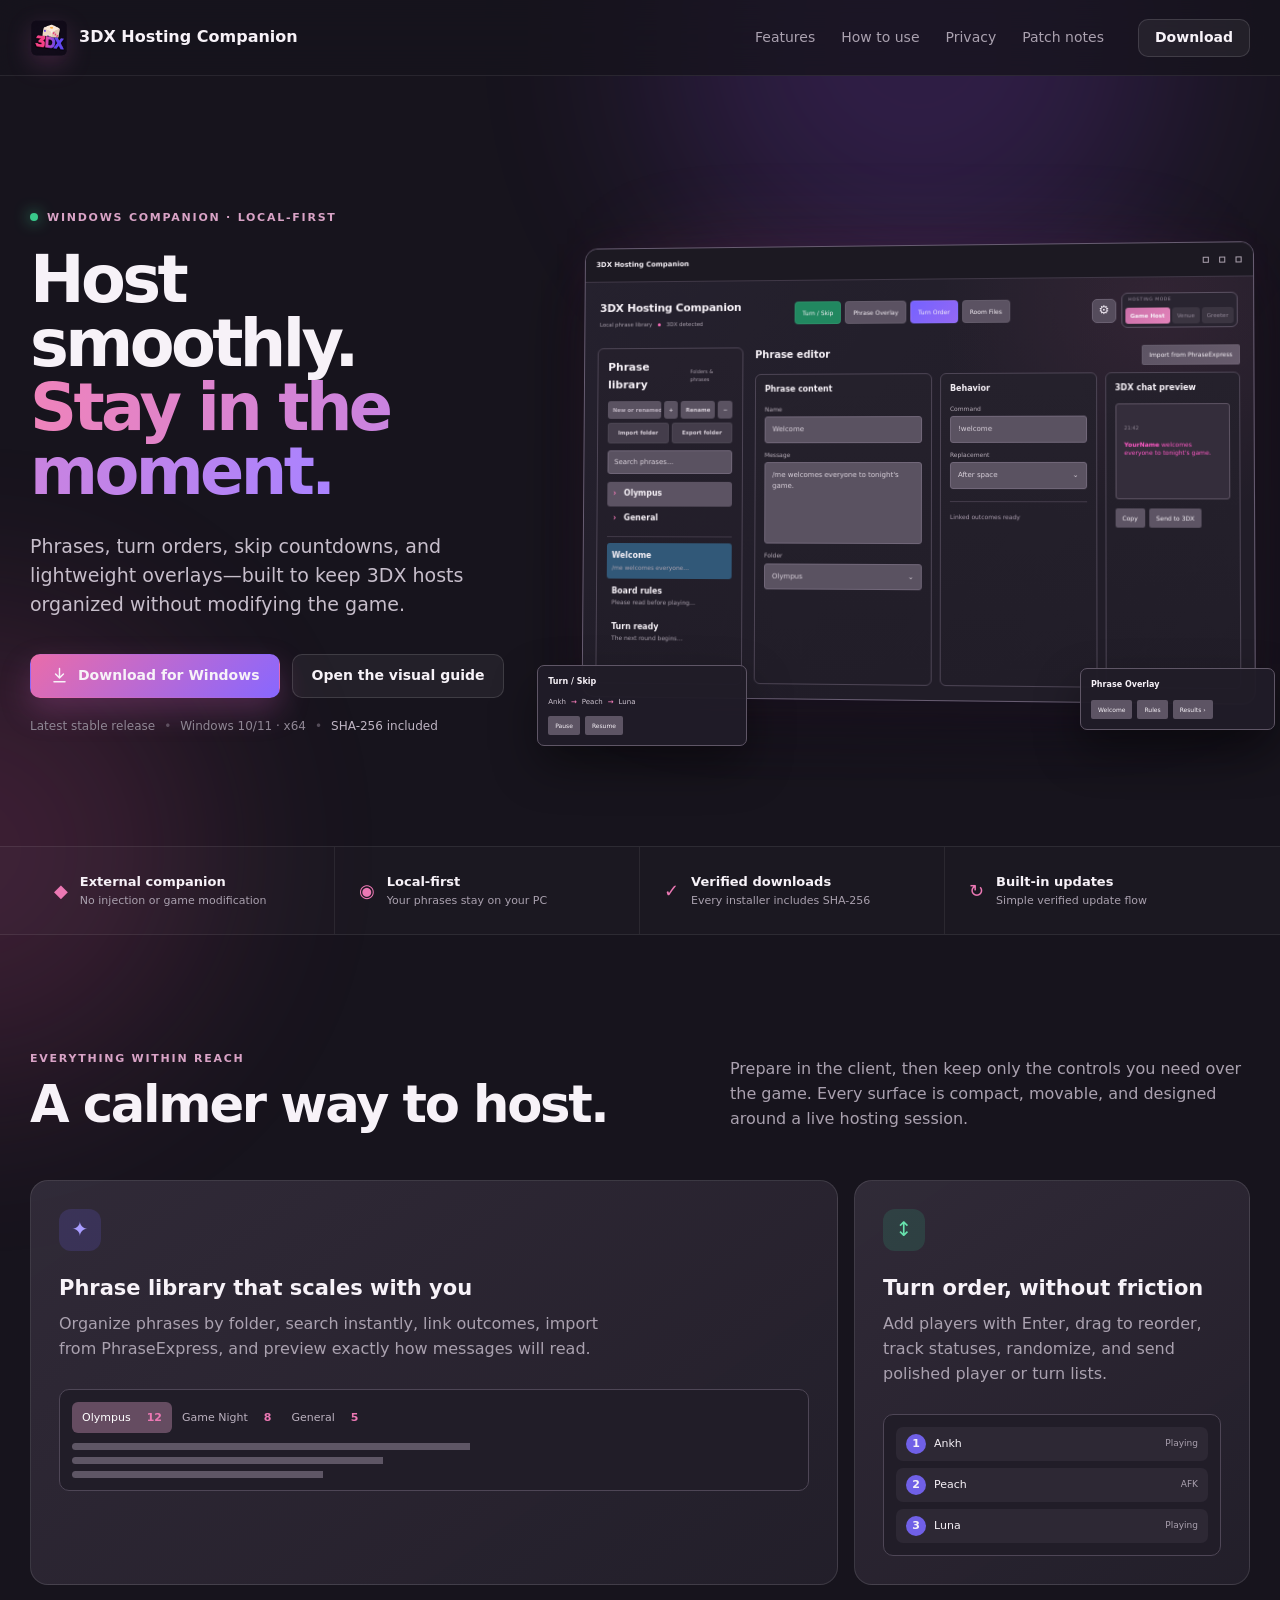
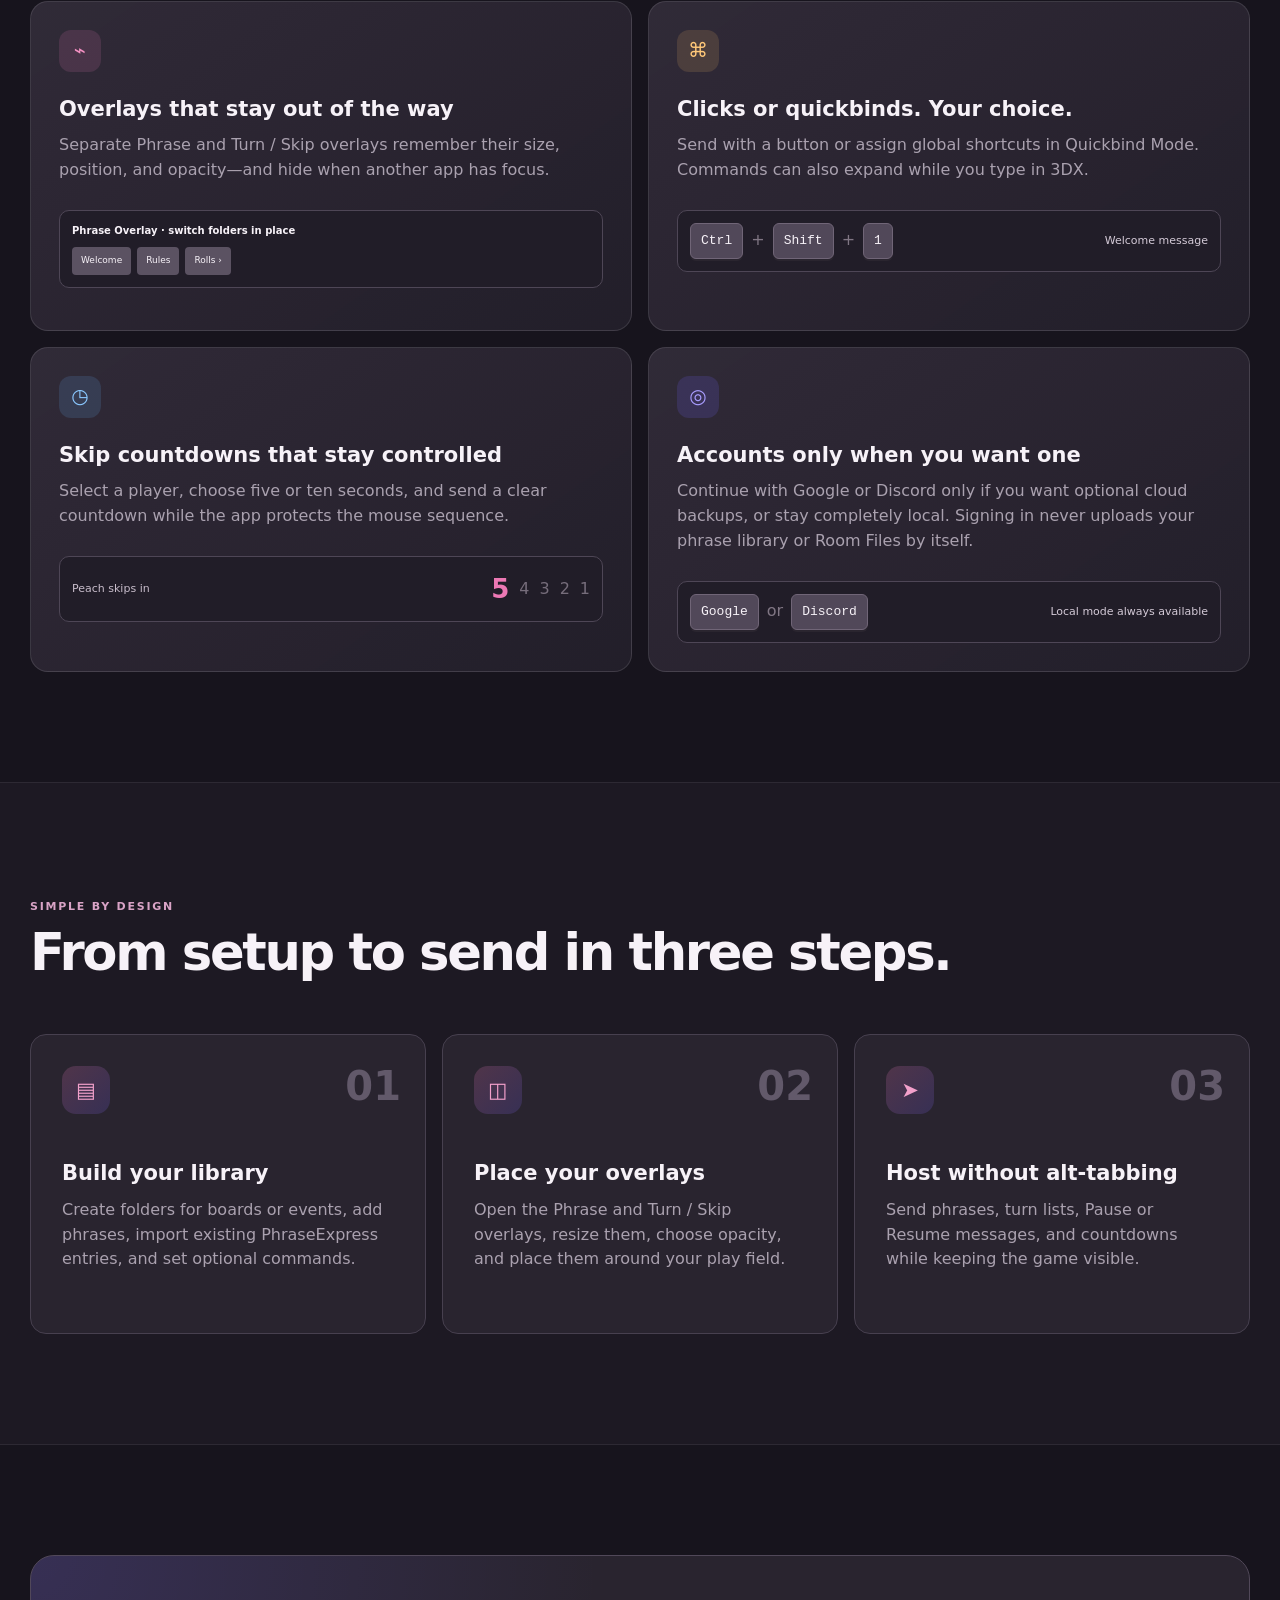
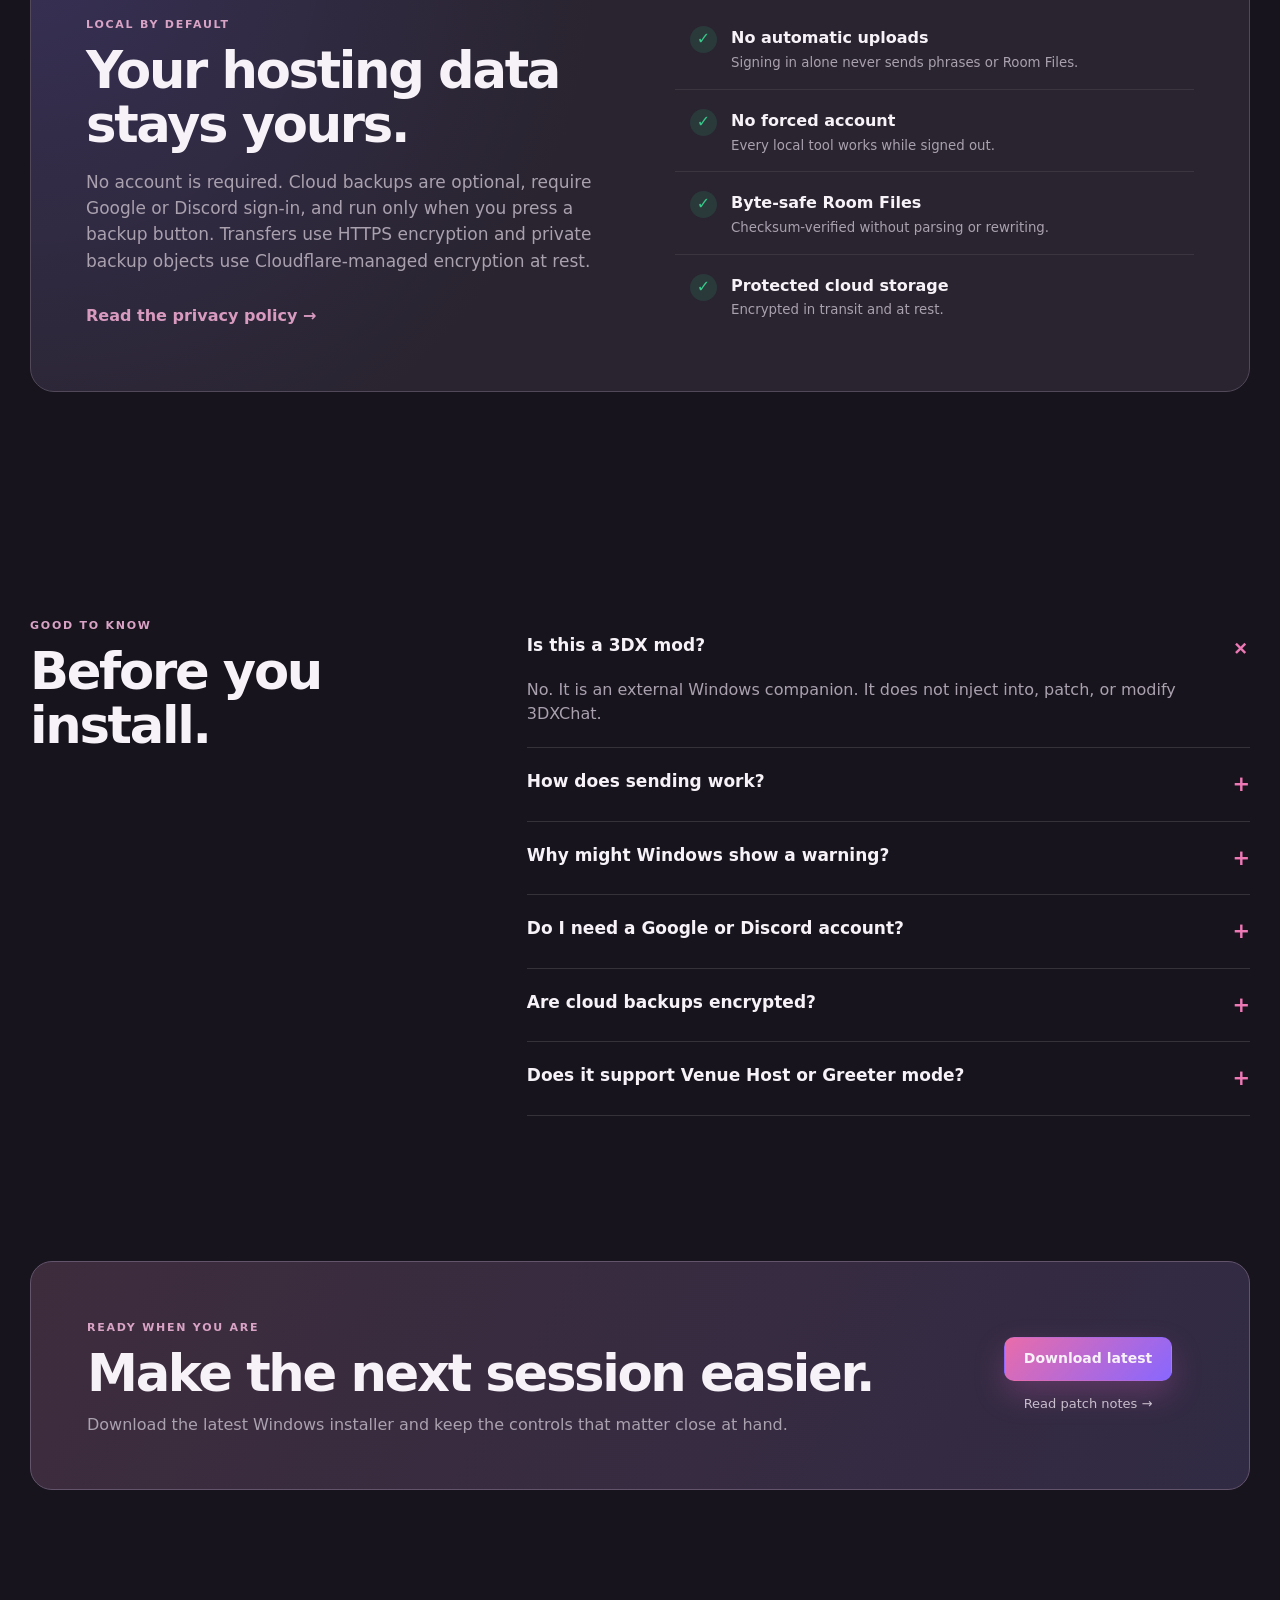
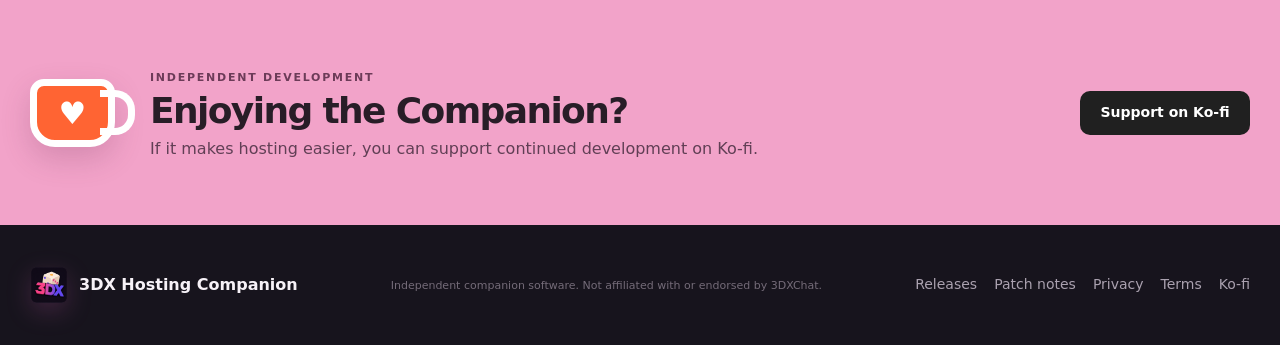
==== commit 13d589da: "Publish 0.6.0 cloud backup notes" ====
--- a/index.html
+++ b/index.html
@@ -161,7 +161,7 @@
         </article>
         <article class="feature-card feature-wide">
           <div class="feature-icon violet">◎</div><h3>Accounts only when you want one</h3>
-          <p>Continue with Google or Discord for future cloud services, or stay completely local. Signing in never uploads your phrase library or Room Files by itself.</p>
+          <p>Continue with Google or Discord only if you want optional cloud backups, or stay completely local. Signing in never uploads your phrase library or Room Files by itself.</p>
           <div class="key-row"><kbd>Google</kbd><span>or</span><kbd>Discord</kbd><em>Local mode always available</em></div>
         </article>
       </div>
@@ -180,8 +180,8 @@
 
     <section id="privacy" class="section shell privacy-section">
       <div class="privacy-card">
-        <div class="privacy-copy"><span class="kicker">Local by default</span><h2>Your hosting data stays yours.</h2><p>No account is required. Optional Google and Discord sign-in is available, but phrases and settings stay in your local application-data folder unless you explicitly choose a cloud feature.</p><a href="privacy.html">Read the privacy policy →</a></div>
-        <div class="privacy-list"><div><span>✓</span><p><b>No game injection</b><small>Runs as a separate Windows application.</small></p></div><div><span>✓</span><p><b>No forced account</b><small>Install and use the local tools directly.</small></p></div><div><span>✓</span><p><b>Portable backups</b><small>Export your local library and settings.</small></p></div><div><span>✓</span><p><b>Transparent releases</b><small>Patch notes and checksums are public.</small></p></div></div>
+        <div class="privacy-copy"><span class="kicker">Local by default</span><h2>Your hosting data stays yours.</h2><p>No account is required. Cloud backups are optional, require Google or Discord sign-in, and run only when you press a backup button. Transfers use HTTPS encryption and private backup objects use Cloudflare-managed encryption at rest.</p><a href="privacy.html">Read the privacy policy →</a></div>
+        <div class="privacy-list"><div><span>✓</span><p><b>No automatic uploads</b><small>Signing in alone never sends phrases or Room Files.</small></p></div><div><span>✓</span><p><b>No forced account</b><small>Every local tool works while signed out.</small></p></div><div><span>✓</span><p><b>Byte-safe Room Files</b><small>Checksum-verified without parsing or rewriting.</small></p></div><div><span>✓</span><p><b>Protected cloud storage</b><small>Encrypted in transit and at rest.</small></p></div></div>
       </div>
     </section>
 
@@ -191,7 +191,8 @@
         <details open><summary>Is this a 3DX mod?<span>+</span></summary><p>No. It is an external Windows companion. It does not inject into, patch, or modify 3DXChat.</p></details>
         <details><summary>How does sending work?<span>+</span></summary><p>The app detects the visible 3DX chat input and uses brief Windows mouse, clipboard, and keyboard simulation. Your cursor is restored after sending.</p></details>
         <details><summary>Why might Windows show a warning?<span>+</span></summary><p>The application is not yet code-signed. Download only from this official release repository and verify the included SHA-256 checksum if desired.</p></details>
-        <details><summary>Do I need a Google or Discord account?<span>+</span></summary><p>No. Accounts are optional and currently prepare the app for future cloud services. Every local hosting feature remains available while signed out or offline.</p></details>
+        <details><summary>Do I need a Google or Discord account?<span>+</span></summary><p>Only for optional cloud backups. Every local hosting feature remains available while signed out or offline, and signing in does not upload anything until you explicitly start a backup.</p></details>
+        <details><summary>Are cloud backups encrypted?<span>+</span></summary><p>Yes. Transfers use HTTPS/TLS encryption and private backup objects are encrypted at rest by Cloudflare R2. Access requires an authenticated Companion account. This is managed cloud encryption, not end-to-end encryption with a user-held key, so no online service can honestly promise that theft is impossible.</p></details>
         <details><summary>Does it support Venue Host or Greeter mode?<span>+</span></summary><p>Venue Host and Greeter are visible in the Hosting Mode switcher as future modes, but neither is included in the current release.</p></details>
       </div>
     </section>
--- a/styles.css
+++ b/styles.css
@@ -1,44 +1,2606 @@
-:root{--bg:#17141d;--bg-2:#211d28;--panel:#2a2531;--panel-2:#332d3b;--border:#4f4658;--text:#f7f2f8;--muted:#aaa1af;--pink:#ec78b4;--pink-hot:#ff58b0;--violet:#7665ff;--green:#39c98b;--amber:#ffbd65;--blue:#6db6ff;--max:1220px;--shadow:0 30px 80px rgba(0,0,0,.38)}
-*{box-sizing:border-box}html{scroll-behavior:smooth;overflow-x:hidden}body{margin:0;background:var(--bg);color:var(--text);font-family:Inter,ui-sans-serif,system-ui,-apple-system,"Segoe UI",sans-serif;line-height:1.55;overflow-x:hidden}a{color:inherit;text-decoration:none}button,a{ -webkit-tap-highlight-color:transparent}.shell{width:min(var(--max),calc(100% - 48px));margin-inline:auto}.ambient{position:fixed;z-index:-1;border-radius:999px;filter:blur(100px);opacity:.18;pointer-events:none}.ambient-one{width:520px;height:520px;background:#9f4dff;top:-220px;right:8%}.ambient-two{width:460px;height:460px;background:#e4529b;top:620px;left:-260px}
-.site-header{height:76px;padding:0 max(24px,calc((100vw - var(--max))/2));display:flex;align-items:center;gap:34px;border-bottom:1px solid rgba(255,255,255,.08);background:rgba(23,20,29,.78);backdrop-filter:blur(18px);position:sticky;top:0;z-index:20}.brand{display:flex;align-items:center;gap:11px;font-weight:800;white-space:nowrap}.brand-mark{width:38px;height:38px;display:block;object-fit:contain;filter:drop-shadow(0 8px 12px rgba(207,93,177,.22))}.site-header nav{display:flex;gap:26px;margin-left:auto}.site-header nav a,.site-footer a{font-size:14px;color:var(--muted);transition:.2s}.site-header nav a:hover,.site-footer a:hover{color:white}.button{min-height:44px;padding:0 19px;border-radius:10px;display:inline-flex;align-items:center;justify-content:center;gap:9px;font-size:14px;font-weight:750;border:1px solid transparent;transition:transform .2s,box-shadow .2s,background .2s}.button:hover{transform:translateY(-2px)}.button svg{width:19px;fill:none;stroke:currentColor;stroke-width:1.8;stroke-linecap:round;stroke-linejoin:round}.button-primary{background:linear-gradient(135deg,#e96caa,#8867ff);box-shadow:0 13px 30px rgba(202,91,180,.28)}.button-primary:hover{box-shadow:0 17px 38px rgba(202,91,180,.4)}.button-secondary,.button-quiet{background:rgba(255,255,255,.055);border-color:rgba(255,255,255,.13)}.button-secondary:hover,.button-quiet:hover{background:rgba(255,255,255,.1)}.header-download{min-height:38px;padding-inline:16px}
-.hero{min-height:770px;padding:92px 0 70px;display:grid;grid-template-columns:.83fr 1.17fr;gap:70px;align-items:center}.eyebrow,.kicker{text-transform:uppercase;letter-spacing:.16em;font-size:11px;font-weight:850;color:#d9a3c6}.eyebrow{display:flex;align-items:center;gap:9px;margin-bottom:22px}.status-dot{width:8px;height:8px;border-radius:50%;background:var(--green);box-shadow:0 0 15px var(--green)}h1{font-size:clamp(48px,5.1vw,76px);line-height:.98;letter-spacing:-.055em;margin:0 0 28px;max-width:650px}h1 span{background:linear-gradient(90deg,#ef83bb,#aa83ff);-webkit-background-clip:text;background-clip:text;color:transparent}.hero-lead{font-size:19px;color:#c7becb;max-width:610px;margin:0 0 34px}.hero-actions{display:flex;gap:12px;flex-wrap:wrap}.release-meta{display:flex;gap:9px;align-items:center;flex-wrap:wrap;color:#8f8694;font-size:12px;margin-top:19px}.release-meta a{color:#bfb5c3}.release-meta a:hover{color:white}.meta-separator{opacity:.5}
-.product-stage{position:relative;min-width:0;perspective:1400px}.stage-glow{position:absolute;inset:8% 12%;background:linear-gradient(135deg,rgba(236,120,180,.25),rgba(118,101,255,.2));filter:blur(55px)}.app-window{position:relative;border:1px solid #5d5365;border-radius:13px;overflow:hidden;background:#24202b;box-shadow:var(--shadow);transform:rotateY(-4deg) rotateX(1.4deg);transform-origin:center}.app-titlebar{height:34px;background:#1c1922;border-bottom:1px solid #403847;display:flex;align-items:center;padding:0 11px;font-size:7px;font-weight:750}.window-controls{display:flex;gap:10px;margin-left:auto}.window-controls i{width:6px;height:6px;border:1px solid #aaa0ad}.app-body{display:grid;grid-template-columns:150px 1fr;min-height:365px;padding:13px;gap:12px}.mock-library,.mock-card{background:#211d28;border:1px solid #4d4555;border-radius:6px;padding:10px}.mock-heading{font-size:11px;font-weight:800;margin-bottom:8px}.mock-search,.mock-field{background:#5a5261;color:#dad2dc;border:1px solid #716779;border-radius:3px}.mock-search{font-size:7px;padding:7px;margin-bottom:8px}.mock-folder{font-size:8px;font-weight:700;padding:6px;border-radius:3px}.mock-folder span{color:var(--pink);margin-right:5px}.mock-folder.active{background:#5c5363}.mock-divider{height:1px;background:#403947;margin:6px 0}.mock-phrase{padding:7px 5px;border-radius:3px}.mock-phrase b{display:block;font-size:8px}.mock-phrase small{display:block;color:#a9a0ad;font-size:6px;white-space:nowrap;overflow:hidden}.mock-phrase.selected{background:#315878}.mock-workspace{min-width:0}.mock-toolbar{height:27px;display:flex;align-items:start;justify-content:space-between;font-size:10px}.mock-toolbar span{font-size:6px;background:#5d5464;padding:5px 7px;border-radius:2px}.mock-panels{display:grid;grid-template-columns:1.15fr 1fr .85fr;gap:8px;height:312px}.mock-card{padding:9px}.mock-card h3{font-size:8px;margin:0 0 8px}.mock-card label{display:block;font-size:6px;color:#b8aeba;margin:7px 0 3px}.mock-field{font-size:7px;padding:7px;display:flex;justify-content:space-between}.mock-message{height:82px}.mock-link{font-size:6px;color:#a99cad;border-top:1px solid #433b4a;margin-top:12px;padding-top:10px}.chat-preview{background:#342d3b;border:1px solid #5d5363;border-radius:3px;padding:8px;min-height:95px}.chat-preview small{color:#918895;font-size:5px}.chat-preview p{font-size:6px;color:#ff59c6;margin:3px 0;line-height:1.45}.mock-actions{display:flex;gap:4px;margin-top:9px}.mock-actions span,.overlay-card i{font-style:normal;font-size:6px;padding:5px 7px;background:#5d5464;border-radius:2px}.overlay-card{position:absolute;background:rgba(33,29,40,.96);border:1px solid #5f5666;border-radius:7px;padding:10px;box-shadow:0 20px 45px rgba(0,0,0,.4)}.overlay-phrases{right:-25px;bottom:-30px;width:195px}.overlay-turn{left:-40px;bottom:-46px;width:210px}.mini-title{display:block;font-size:8px;font-weight:800;margin-bottom:8px}.overlay-card div{display:flex;gap:5px}.turn-line{font-size:7px;color:#ccc3d0;margin-bottom:8px}.turn-line b{color:var(--pink)}
-.trust-strip{border-block:1px solid rgba(255,255,255,.08);display:grid;grid-template-columns:repeat(4,1fr);padding:0 max(24px,calc((100vw - var(--max))/2));background:rgba(255,255,255,.018)}.trust-strip>div{padding:25px 24px;display:grid;grid-template-columns:auto 1fr;grid-template-rows:auto auto;column-gap:12px;border-right:1px solid rgba(255,255,255,.07)}.trust-strip>div:last-child{border:0}.trust-strip span{grid-row:1/3;color:var(--pink);font-size:18px;align-self:center}.trust-strip b{font-size:13px}.trust-strip small{color:var(--muted);font-size:11px}
-.section{padding-block:110px}.section-heading{display:flex;align-items:end;justify-content:space-between;gap:40px;margin-bottom:48px}.section-heading h2,.privacy-copy h2,.faq-section h2,.cta-card h2,.support-inner h2{font-size:clamp(35px,4vw,54px);letter-spacing:-.045em;line-height:1.05;margin:8px 0 0}.section-heading>p{max-width:520px;color:var(--muted);margin:0}.feature-grid{display:grid;grid-template-columns:repeat(6,1fr);gap:16px}.feature-card{grid-column:span 3;position:relative;overflow:hidden;min-height:330px;background:linear-gradient(145deg,rgba(51,45,59,.9),rgba(36,32,43,.92));border:1px solid rgba(255,255,255,.11);border-radius:18px;padding:28px;transition:transform .25s,border-color .25s}.feature-card:hover{transform:translateY(-4px);border-color:rgba(236,120,180,.38)}.feature-large{grid-column:span 4}.feature-large+.feature-card{grid-column:span 2}.feature-wide{min-height:250px}.feature-icon{width:42px;height:42px;border-radius:12px;display:grid;place-items:center;font-size:20px;margin-bottom:21px}.violet{background:rgba(118,101,255,.16);color:#a99dff}.green{background:rgba(57,201,139,.15);color:#68e3ae}.pink{background:rgba(236,120,180,.15);color:#f491c3}.amber{background:rgba(255,189,101,.14);color:#ffc879}.blue{background:rgba(109,182,255,.14);color:#8ac8ff}.feature-card h3{font-size:21px;margin:0 0 8px}.feature-card p{color:var(--muted);margin:0;max-width:580px}.folder-visual,.player-stack,.overlay-visual,.key-row,.countdown{margin-top:27px;background:#211d28;border:1px solid #4e4656;border-radius:10px;padding:12px}.folder-visual>span{display:inline-flex;gap:16px;padding:7px 10px;border-radius:6px;font-size:11px;color:#bbb1bf}.folder-visual>span.active{background:#654c61;color:white}.folder-visual b{color:var(--pink)}.phrase-lines{margin-top:10px;display:grid;gap:7px}.phrase-lines i{height:7px;border-radius:5px;background:linear-gradient(90deg,#5e5665 55%,transparent 55%)}.phrase-lines i:nth-child(2){width:78%}.phrase-lines i:nth-child(3){width:63%}.player-stack{display:grid;gap:7px}.player-stack span{display:grid;grid-template-columns:28px 1fr auto;align-items:center;background:#2d2834;border-radius:7px;padding:7px 10px;font-size:11px}.player-stack b{width:20px;height:20px;border-radius:50%;display:grid;place-items:center;background:#7060e7}.player-stack i{font-style:normal;color:var(--muted);font-size:9px}.overlay-visual span{display:block;font-size:10px;font-weight:750;margin-bottom:9px}.overlay-visual div{display:flex;gap:6px}.overlay-visual i{font-style:normal;font-size:9px;background:#5b5262;padding:7px 9px;border-radius:4px}.key-row{display:flex;align-items:center;gap:8px}.key-row kbd{background:#514859;border:1px solid #706577;box-shadow:0 2px 0 #2a252f;padding:7px 10px;border-radius:6px;font:700 11px inherit}.key-row span{color:#807684}.key-row em{font-style:normal;margin-left:auto;color:#d4cad7;font-size:11px}.countdown{display:flex;align-items:center;gap:10px}.countdown span{font-size:11px;color:#c8bdcb;margin-right:auto}.countdown strong{font-size:26px;color:var(--pink)}.countdown i{font-style:normal;color:#766d7b}
-.workflow-section{background:#1d1923;border-block:1px solid rgba(255,255,255,.07)}.section-heading.compact{margin-bottom:55px}.steps{display:grid;grid-template-columns:repeat(3,1fr);gap:16px}.steps article{position:relative;padding:31px;background:#29242f;border:1px solid #47404f;border-radius:16px;min-height:300px}.step-number{position:absolute;right:24px;top:20px;color:#62596a;font-size:40px;font-weight:900}.step-icon{width:48px;height:48px;border-radius:14px;background:linear-gradient(135deg,rgba(236,120,180,.2),rgba(118,101,255,.18));display:grid;place-items:center;color:#f2a0cb;font-size:21px;margin-bottom:43px}.steps h3{font-size:21px;margin:0 0 8px}.steps p{color:var(--muted);margin:0}
-.privacy-card{display:grid;grid-template-columns:1fr 1fr;gap:70px;padding:55px;border-radius:24px;background:radial-gradient(circle at 0 0,rgba(118,101,255,.18),transparent 44%),#29242f;border:1px solid #514859}.privacy-copy p{color:var(--muted);font-size:17px}.privacy-copy a{display:inline-block;color:#d99ac0;margin-top:13px;font-weight:700}.privacy-list{display:grid;gap:4px}.privacy-list>div{display:flex;gap:14px;padding:15px;border-bottom:1px solid rgba(255,255,255,.08)}.privacy-list>div:last-child{border:0}.privacy-list span{width:27px;height:27px;flex:0 0 auto;border-radius:50%;display:grid;place-items:center;background:rgba(57,201,139,.13);color:var(--green)}.privacy-list p{margin:0}.privacy-list b,.privacy-list small{display:block}.privacy-list small{color:var(--muted);margin-top:2px}
-.faq-section{display:grid;grid-template-columns:.72fr 1.28fr;gap:90px}.faq-list details{border-bottom:1px solid rgba(255,255,255,.13);padding:20px 0}.faq-list summary{list-style:none;cursor:pointer;display:flex;justify-content:space-between;font-size:17px;font-weight:750}.faq-list summary::-webkit-details-marker{display:none}.faq-list summary span{font-size:21px;color:var(--pink);transition:.2s}.faq-list details[open] summary span{transform:rotate(45deg)}.faq-list p{color:var(--muted);margin:13px 45px 0 0}.cta-section{padding-top:35px}.cta-card{padding:52px 56px;border:1px solid #63546c;border-radius:22px;background:linear-gradient(120deg,rgba(236,120,180,.1),rgba(118,101,255,.1)),#29242f;display:flex;align-items:center;justify-content:space-between;gap:45px}.cta-card p{color:var(--muted);margin:12px 0 0}.cta-actions{display:flex;flex-direction:column;align-items:center;gap:13px;min-width:210px}.text-link{color:#c9becd;font-size:13px}
-.support-section{margin-top:110px;background:#f2a3c9;color:#281d27}.support-inner{min-height:225px;display:grid;grid-template-columns:auto 1fr auto;align-items:center;gap:35px}.support-inner .kicker{color:#6c3b58}.support-inner h2{font-size:36px;margin-top:4px}.support-inner p{margin:7px 0 0;color:#613f55}.kofi-cup{width:85px;height:68px;border:7px solid #fff;border-radius:14px 14px 25px 25px;background:#ff6433;display:grid;place-items:center;position:relative;box-shadow:0 12px 30px rgba(100,42,77,.2)}.kofi-cup:after{content:"";position:absolute;right:-27px;width:28px;height:31px;border:7px solid white;border-left:0;border-radius:0 20px 20px 0}.kofi-cup span{color:white;font-size:31px}.kofi-button{background:#202020;color:white;min-width:170px}.site-footer{min-height:120px;display:grid;grid-template-columns:auto 1fr auto;align-items:center;gap:35px}.site-footer p{color:#746b78;text-align:center;font-size:11px}.site-footer>div:last-child{display:flex;gap:17px}
-@media(max-width:1050px){.site-header nav{display:none}.header-download{margin-left:auto}.hero{grid-template-columns:1fr;padding-top:70px}.hero-copy{text-align:center}.eyebrow,.hero-actions,.release-meta{justify-content:center}.hero-lead,h1{margin-inline:auto}.product-stage{width:min(800px,100%);margin:30px auto 0}.feature-large,.feature-large+.feature-card,.feature-card{grid-column:span 6}.trust-strip{grid-template-columns:repeat(2,1fr)}.privacy-card{grid-template-columns:1fr}.faq-section{grid-template-columns:1fr;gap:35px}}
-@media(max-width:720px){.shell{width:min(100% - 28px,var(--max))}.site-header{height:66px;padding-inline:14px}.brand{font-size:13px}.brand-mark{width:30px;height:30px}.hero{padding-top:55px;min-height:auto;gap:30px}.hero-lead{font-size:16px}.hero-actions .button{width:100%}.release-meta{font-size:10px}.product-stage{margin-bottom:40px}.app-body{grid-template-columns:105px 1fr;padding:8px;gap:7px;min-height:290px}.mock-panels{grid-template-columns:1fr 1fr;height:242px}.chat-card{display:none}.overlay-card{display:none}.trust-strip{grid-template-columns:1fr}.trust-strip>div{border-right:0;border-bottom:1px solid rgba(255,255,255,.07)}.section{padding-block:75px}.section-heading{display:block}.section-heading>p{margin-top:18px}.feature-grid,.steps{grid-template-columns:1fr}.feature-card,.feature-large,.feature-large+.feature-card{grid-column:auto}.steps article{min-height:260px}.privacy-card{padding:30px 22px}.faq-section{display:block}.faq-list{margin-top:30px}.cta-card{padding:36px 24px;display:block}.cta-actions{align-items:stretch;margin-top:28px}.support-inner{padding-block:45px;grid-template-columns:auto 1fr}.support-inner .kofi-button{grid-column:1/3}.kofi-cup{width:62px;height:51px;border-width:5px}.kofi-cup:after{right:-20px;width:21px;height:24px;border-width:5px}.site-footer{padding-block:35px;grid-template-columns:1fr;text-align:center}.site-footer .brand,.site-footer>div:last-child{justify-content:center}.site-footer p{order:3}}
+:root {
+  --bg: #17141d;
+  --bg-2: #211d28;
+  --panel: #2a2531;
+  --panel-2: #332d3b;
+  --border: #4f4658;
+  --text: #f7f2f8;
+  --muted: #aaa1af;
+  --pink: #ec78b4;
+  --pink-hot: #ff58b0;
+  --violet: #7665ff;
+  --green: #39c98b;
+  --amber: #ffbd65;
+  --blue: #6db6ff;
+  --max: 1220px;
+  --shadow: 0 30px 80px rgba(0, 0, 0, 0.38);
+}
+* {
+  box-sizing: border-box;
+}
+html {
+  scroll-behavior: smooth;
+  overflow-x: hidden;
+}
+body {
+  margin: 0;
+  background: var(--bg);
+  color: var(--text);
+  font-family:
+    Inter,
+    ui-sans-serif,
+    system-ui,
+    -apple-system,
+    "Segoe UI",
+    sans-serif;
+  line-height: 1.55;
+  overflow-x: hidden;
+}
+a {
+  color: inherit;
+  text-decoration: none;
+}
+button,
+a {
+  -webkit-tap-highlight-color: transparent;
+}
+.shell {
+  width: min(var(--max), calc(100% - 48px));
+  margin-inline: auto;
+}
+.ambient {
+  position: fixed;
+  z-index: -1;
+  border-radius: 999px;
+  filter: blur(100px);
+  opacity: 0.18;
+  pointer-events: none;
+}
+.ambient-one {
+  width: 520px;
+  height: 520px;
+  background: #9f4dff;
+  top: -220px;
+  right: 8%;
+}
+.ambient-two {
+  width: 460px;
+  height: 460px;
+  background: #e4529b;
+  top: 620px;
+  left: -260px;
+}
+.site-header {
+  height: 76px;
+  padding: 0 max(24px, calc((100vw - var(--max)) / 2));
+  display: flex;
+  align-items: center;
+  gap: 34px;
+  border-bottom: 1px solid rgba(255, 255, 255, 0.08);
+  background: rgba(23, 20, 29, 0.78);
+  backdrop-filter: blur(18px);
+  position: sticky;
+  top: 0;
+  z-index: 20;
+}
+.brand {
+  display: flex;
+  align-items: center;
+  gap: 11px;
+  font-weight: 800;
+  white-space: nowrap;
+}
+.brand-mark {
+  width: 38px;
+  height: 38px;
+  display: block;
+  object-fit: contain;
+  filter: drop-shadow(0 8px 12px rgba(207, 93, 177, 0.22));
+}
+.site-header nav {
+  display: flex;
+  gap: 26px;
+  margin-left: auto;
+}
+.site-header nav a,
+.site-footer a {
+  font-size: 14px;
+  color: var(--muted);
+  transition: 0.2s;
+}
+.site-header nav a:hover,
+.site-footer a:hover {
+  color: white;
+}
+.button {
+  min-height: 44px;
+  padding: 0 19px;
+  border-radius: 10px;
+  display: inline-flex;
+  align-items: center;
+  justify-content: center;
+  gap: 9px;
+  font-size: 14px;
+  font-weight: 750;
+  border: 1px solid transparent;
+  transition:
+    transform 0.2s,
+    box-shadow 0.2s,
+    background 0.2s;
+}
+.button:hover {
+  transform: translateY(-2px);
+}
+.button svg {
+  width: 19px;
+  fill: none;
+  stroke: currentColor;
+  stroke-width: 1.8;
+  stroke-linecap: round;
+  stroke-linejoin: round;
+}
+.button-primary {
+  background: linear-gradient(135deg, #e96caa, #8867ff);
+  box-shadow: 0 13px 30px rgba(202, 91, 180, 0.28);
+}
+.button-primary:hover {
+  box-shadow: 0 17px 38px rgba(202, 91, 180, 0.4);
+}
+.button-secondary,
+.button-quiet {
+  background: rgba(255, 255, 255, 0.055);
+  border-color: rgba(255, 255, 255, 0.13);
+}
+.button-secondary:hover,
+.button-quiet:hover {
+  background: rgba(255, 255, 255, 0.1);
+}
+.header-download {
+  min-height: 38px;
+  padding-inline: 16px;
+}
+.hero {
+  min-height: 770px;
+  padding: 92px 0 70px;
+  display: grid;
+  grid-template-columns: 0.83fr 1.17fr;
+  gap: 70px;
+  align-items: center;
+}
+.eyebrow,
+.kicker {
+  text-transform: uppercase;
+  letter-spacing: 0.16em;
+  font-size: 11px;
+  font-weight: 850;
+  color: #d9a3c6;
+}
+.eyebrow {
+  display: flex;
+  align-items: center;
+  gap: 9px;
+  margin-bottom: 22px;
+}
+.status-dot {
+  width: 8px;
+  height: 8px;
+  border-radius: 50%;
+  background: var(--green);
+  box-shadow: 0 0 15px var(--green);
+}
+h1 {
+  font-size: clamp(48px, 5.1vw, 76px);
+  line-height: 0.98;
+  letter-spacing: -0.055em;
+  margin: 0 0 28px;
+  max-width: 650px;
+}
+h1 span {
+  background: linear-gradient(90deg, #ef83bb, #aa83ff);
+  -webkit-background-clip: text;
+  background-clip: text;
+  color: transparent;
+}
+.hero-lead {
+  font-size: 19px;
+  color: #c7becb;
+  max-width: 610px;
+  margin: 0 0 34px;
+}
+.hero-actions {
+  display: flex;
+  gap: 12px;
+  flex-wrap: wrap;
+}
+.release-meta {
+  display: flex;
+  gap: 9px;
+  align-items: center;
+  flex-wrap: wrap;
+  color: #8f8694;
+  font-size: 12px;
+  margin-top: 19px;
+}
+.release-meta a {
+  color: #bfb5c3;
+}
+.release-meta a:hover {
+  color: white;
+}
+.meta-separator {
+  opacity: 0.5;
+}
+.product-stage {
+  position: relative;
+  min-width: 0;
+  perspective: 1400px;
+}
+.stage-glow {
+  position: absolute;
+  inset: 8% 12%;
+  background: linear-gradient(
+    135deg,
+    rgba(236, 120, 180, 0.25),
+    rgba(118, 101, 255, 0.2)
+  );
+  filter: blur(55px);
+}
+.app-window {
+  position: relative;
+  border: 1px solid #5d5365;
+  border-radius: 13px;
+  overflow: hidden;
+  background: #24202b;
+  box-shadow: var(--shadow);
+  transform: rotateY(-4deg) rotateX(1.4deg);
+  transform-origin: center;
+}
+.app-titlebar {
+  height: 34px;
+  background: #1c1922;
+  border-bottom: 1px solid #403847;
+  display: flex;
+  align-items: center;
+  padding: 0 11px;
+  font-size: 7px;
+  font-weight: 750;
+}
+.window-controls {
+  display: flex;
+  gap: 10px;
+  margin-left: auto;
+}
+.window-controls i {
+  width: 6px;
+  height: 6px;
+  border: 1px solid #aaa0ad;
+}
+.app-body {
+  display: grid;
+  grid-template-columns: 150px 1fr;
+  min-height: 365px;
+  padding: 13px;
+  gap: 12px;
+}
+.mock-library,
+.mock-card {
+  background: #211d28;
+  border: 1px solid #4d4555;
+  border-radius: 6px;
+  padding: 10px;
+}
+.mock-heading {
+  font-size: 11px;
+  font-weight: 800;
+  margin-bottom: 8px;
+}
+.mock-search,
+.mock-field {
+  background: #5a5261;
+  color: #dad2dc;
+  border: 1px solid #716779;
+  border-radius: 3px;
+}
+.mock-search {
+  font-size: 7px;
+  padding: 7px;
+  margin-bottom: 8px;
+}
+.mock-folder {
+  font-size: 8px;
+  font-weight: 700;
+  padding: 6px;
+  border-radius: 3px;
+}
+.mock-folder span {
+  color: var(--pink);
+  margin-right: 5px;
+}
+.mock-folder.active {
+  background: #5c5363;
+}
+.mock-divider {
+  height: 1px;
+  background: #403947;
+  margin: 6px 0;
+}
+.mock-phrase {
+  padding: 7px 5px;
+  border-radius: 3px;
+}
+.mock-phrase b {
+  display: block;
+  font-size: 8px;
+}
+.mock-phrase small {
+  display: block;
+  color: #a9a0ad;
+  font-size: 6px;
+  white-space: nowrap;
+  overflow: hidden;
+}
+.mock-phrase.selected {
+  background: #315878;
+}
+.mock-workspace {
+  min-width: 0;
+}
+.mock-toolbar {
+  height: 27px;
+  display: flex;
+  align-items: start;
+  justify-content: space-between;
+  font-size: 10px;
+}
+.mock-toolbar span {
+  font-size: 6px;
+  background: #5d5464;
+  padding: 5px 7px;
+  border-radius: 2px;
+}
+.mock-panels {
+  display: grid;
+  grid-template-columns: 1.15fr 1fr 0.85fr;
+  gap: 8px;
+  height: 312px;
+}
+.mock-card {
+  padding: 9px;
+}
+.mock-card h3 {
+  font-size: 8px;
+  margin: 0 0 8px;
+}
+.mock-card label {
+  display: block;
+  font-size: 6px;
+  color: #b8aeba;
+  margin: 7px 0 3px;
+}
+.mock-field {
+  font-size: 7px;
+  padding: 7px;
+  display: flex;
+  justify-content: space-between;
+}
+.mock-message {
+  height: 82px;
+}
+.mock-link {
+  font-size: 6px;
+  color: #a99cad;
+  border-top: 1px solid #433b4a;
+  margin-top: 12px;
+  padding-top: 10px;
+}
+.chat-preview {
+  background: #342d3b;
+  border: 1px solid #5d5363;
+  border-radius: 3px;
+  padding: 8px;
+  min-height: 95px;
+}
+.chat-preview small {
+  color: #918895;
+  font-size: 5px;
+}
+.chat-preview p {
+  font-size: 6px;
+  color: #ff59c6;
+  margin: 3px 0;
+  line-height: 1.45;
+}
+.mock-actions {
+  display: flex;
+  gap: 4px;
+  margin-top: 9px;
+}
+.mock-actions span,
+.overlay-card i {
+  font-style: normal;
+  font-size: 6px;
+  padding: 5px 7px;
+  background: #5d5464;
+  border-radius: 2px;
+}
+.overlay-card {
+  position: absolute;
+  background: rgba(33, 29, 40, 0.96);
+  border: 1px solid #5f5666;
+  border-radius: 7px;
+  padding: 10px;
+  box-shadow: 0 20px 45px rgba(0, 0, 0, 0.4);
+}
+.overlay-phrases {
+  right: -25px;
+  bottom: -30px;
+  width: 195px;
+}
+.overlay-turn {
+  left: -40px;
+  bottom: -46px;
+  width: 210px;
+}
+.mini-title {
+  display: block;
+  font-size: 8px;
+  font-weight: 800;
+  margin-bottom: 8px;
+}
+.overlay-card div {
+  display: flex;
+  gap: 5px;
+}
+.turn-line {
+  font-size: 7px;
+  color: #ccc3d0;
+  margin-bottom: 8px;
+}
+.turn-line b {
+  color: var(--pink);
+}
+.trust-strip {
+  border-block: 1px solid rgba(255, 255, 255, 0.08);
+  display: grid;
+  grid-template-columns: repeat(4, 1fr);
+  padding: 0 max(24px, calc((100vw - var(--max)) / 2));
+  background: rgba(255, 255, 255, 0.018);
+}
+.trust-strip > div {
+  padding: 25px 24px;
+  display: grid;
+  grid-template-columns: auto 1fr;
+  grid-template-rows: auto auto;
+  column-gap: 12px;
+  border-right: 1px solid rgba(255, 255, 255, 0.07);
+}
+.trust-strip > div:last-child {
+  border: 0;
+}
+.trust-strip span {
+  grid-row: 1/3;
+  color: var(--pink);
+  font-size: 18px;
+  align-self: center;
+}
+.trust-strip b {
+  font-size: 13px;
+}
+.trust-strip small {
+  color: var(--muted);
+  font-size: 11px;
+}
+.section {
+  padding-block: 110px;
+}
+.section-heading {
+  display: flex;
+  align-items: end;
+  justify-content: space-between;
+  gap: 40px;
+  margin-bottom: 48px;
+}
+.section-heading h2,
+.privacy-copy h2,
+.faq-section h2,
+.cta-card h2,
+.support-inner h2 {
+  font-size: clamp(35px, 4vw, 54px);
+  letter-spacing: -0.045em;
+  line-height: 1.05;
+  margin: 8px 0 0;
+}
+.section-heading > p {
+  max-width: 520px;
+  color: var(--muted);
+  margin: 0;
+}
+.feature-grid {
+  display: grid;
+  grid-template-columns: repeat(6, 1fr);
+  gap: 16px;
+}
+.feature-card {
+  grid-column: span 3;
+  position: relative;
+  overflow: hidden;
+  min-height: 330px;
+  background: linear-gradient(
+    145deg,
+    rgba(51, 45, 59, 0.9),
+    rgba(36, 32, 43, 0.92)
+  );
+  border: 1px solid rgba(255, 255, 255, 0.11);
+  border-radius: 18px;
+  padding: 28px;
+  transition:
+    transform 0.25s,
+    border-color 0.25s;
+}
+.feature-card:hover {
+  transform: translateY(-4px);
+  border-color: rgba(236, 120, 180, 0.38);
+}
+.feature-large {
+  grid-column: span 4;
+}
+.feature-large + .feature-card {
+  grid-column: span 2;
+}
+.feature-wide {
+  min-height: 250px;
+}
+.feature-icon {
+  width: 42px;
+  height: 42px;
+  border-radius: 12px;
+  display: grid;
+  place-items: center;
+  font-size: 20px;
+  margin-bottom: 21px;
+}
+.violet {
+  background: rgba(118, 101, 255, 0.16);
+  color: #a99dff;
+}
+.green {
+  background: rgba(57, 201, 139, 0.15);
+  color: #68e3ae;
+}
+.pink {
+  background: rgba(236, 120, 180, 0.15);
+  color: #f491c3;
+}
+.amber {
+  background: rgba(255, 189, 101, 0.14);
+  color: #ffc879;
+}
+.blue {
+  background: rgba(109, 182, 255, 0.14);
+  color: #8ac8ff;
+}
+.feature-card h3 {
+  font-size: 21px;
+  margin: 0 0 8px;
+}
+.feature-card p {
+  color: var(--muted);
+  margin: 0;
+  max-width: 580px;
+}
+.folder-visual,
+.player-stack,
+.overlay-visual,
+.key-row,
+.countdown {
+  margin-top: 27px;
+  background: #211d28;
+  border: 1px solid #4e4656;
+  border-radius: 10px;
+  padding: 12px;
+}
+.folder-visual > span {
+  display: inline-flex;
+  gap: 16px;
+  padding: 7px 10px;
+  border-radius: 6px;
+  font-size: 11px;
+  color: #bbb1bf;
+}
+.folder-visual > span.active {
+  background: #654c61;
+  color: white;
+}
+.folder-visual b {
+  color: var(--pink);
+}
+.phrase-lines {
+  margin-top: 10px;
+  display: grid;
+  gap: 7px;
+}
+.phrase-lines i {
+  height: 7px;
+  border-radius: 5px;
+  background: linear-gradient(90deg, #5e5665 55%, transparent 55%);
+}
+.phrase-lines i:nth-child(2) {
+  width: 78%;
+}
+.phrase-lines i:nth-child(3) {
+  width: 63%;
+}
+.player-stack {
+  display: grid;
+  gap: 7px;
+}
+.player-stack span {
+  display: grid;
+  grid-template-columns: 28px 1fr auto;
+  align-items: center;
+  background: #2d2834;
+  border-radius: 7px;
+  padding: 7px 10px;
+  font-size: 11px;
+}
+.player-stack b {
+  width: 20px;
+  height: 20px;
+  border-radius: 50%;
+  display: grid;
+  place-items: center;
+  background: #7060e7;
+}
+.player-stack i {
+  font-style: normal;
+  color: var(--muted);
+  font-size: 9px;
+}
+.overlay-visual span {
+  display: block;
+  font-size: 10px;
+  font-weight: 750;
+  margin-bottom: 9px;
+}
+.overlay-visual div {
+  display: flex;
+  gap: 6px;
+}
+.overlay-visual i {
+  font-style: normal;
+  font-size: 9px;
+  background: #5b5262;
+  padding: 7px 9px;
+  border-radius: 4px;
+}
+.key-row {
+  display: flex;
+  align-items: center;
+  gap: 8px;
+}
+.key-row kbd {
+  background: #514859;
+  border: 1px solid #706577;
+  box-shadow: 0 2px 0 #2a252f;
+  padding: 7px 10px;
+  border-radius: 6px;
+  font: 700 11px inherit;
+}
+.key-row span {
+  color: #807684;
+}
+.key-row em {
+  font-style: normal;
+  margin-left: auto;
+  color: #d4cad7;
+  font-size: 11px;
+}
+.countdown {
+  display: flex;
+  align-items: center;
+  gap: 10px;
+}
+.countdown span {
+  font-size: 11px;
+  color: #c8bdcb;
+  margin-right: auto;
+}
+.countdown strong {
+  font-size: 26px;
+  color: var(--pink);
+}
+.countdown i {
+  font-style: normal;
+  color: #766d7b;
+}
+.workflow-section {
+  background: #1d1923;
+  border-block: 1px solid rgba(255, 255, 255, 0.07);
+}
+.section-heading.compact {
+  margin-bottom: 55px;
+}
+.steps {
+  display: grid;
+  grid-template-columns: repeat(3, 1fr);
+  gap: 16px;
+}
+.steps article {
+  position: relative;
+  padding: 31px;
+  background: #29242f;
+  border: 1px solid #47404f;
+  border-radius: 16px;
+  min-height: 300px;
+}
+.step-number {
+  position: absolute;
+  right: 24px;
+  top: 20px;
+  color: #62596a;
+  font-size: 40px;
+  font-weight: 900;
+}
+.step-icon {
+  width: 48px;
+  height: 48px;
+  border-radius: 14px;
+  background: linear-gradient(
+    135deg,
+    rgba(236, 120, 180, 0.2),
+    rgba(118, 101, 255, 0.18)
+  );
+  display: grid;
+  place-items: center;
+  color: #f2a0cb;
+  font-size: 21px;
+  margin-bottom: 43px;
+}
+.steps h3 {
+  font-size: 21px;
+  margin: 0 0 8px;
+}
+.steps p {
+  color: var(--muted);
+  margin: 0;
+}
+.privacy-card {
+  display: grid;
+  grid-template-columns: 1fr 1fr;
+  gap: 70px;
+  padding: 55px;
+  border-radius: 24px;
+  background:
+    radial-gradient(circle at 0 0, rgba(118, 101, 255, 0.18), transparent 44%),
+    #29242f;
+  border: 1px solid #514859;
+}
+.privacy-copy p {
+  color: var(--muted);
+  font-size: 17px;
+}
+.privacy-copy a {
+  display: inline-block;
+  color: #d99ac0;
+  margin-top: 13px;
+  font-weight: 700;
+}
+.privacy-list {
+  display: grid;
+  gap: 4px;
+}
+.privacy-list > div {
+  display: flex;
+  gap: 14px;
+  padding: 15px;
+  border-bottom: 1px solid rgba(255, 255, 255, 0.08);
+}
+.privacy-list > div:last-child {
+  border: 0;
+}
+.privacy-list span {
+  width: 27px;
+  height: 27px;
+  flex: 0 0 auto;
+  border-radius: 50%;
+  display: grid;
+  place-items: center;
+  background: rgba(57, 201, 139, 0.13);
+  color: var(--green);
+}
+.privacy-list p {
+  margin: 0;
+}
+.privacy-list b,
+.privacy-list small {
+  display: block;
+}
+.privacy-list small {
+  color: var(--muted);
+  margin-top: 2px;
+}
+.faq-section {
+  display: grid;
+  grid-template-columns: 0.72fr 1.28fr;
+  gap: 90px;
+}
+.faq-list details {
+  border-bottom: 1px solid rgba(255, 255, 255, 0.13);
+  padding: 20px 0;
+}
+.faq-list summary {
+  list-style: none;
+  cursor: pointer;
+  display: flex;
+  justify-content: space-between;
+  font-size: 17px;
+  font-weight: 750;
+}
+.faq-list summary::-webkit-details-marker {
+  display: none;
+}
+.faq-list summary span {
+  font-size: 21px;
+  color: var(--pink);
+  transition: 0.2s;
+}
+.faq-list details[open] summary span {
+  transform: rotate(45deg);
+}
+.faq-list p {
+  color: var(--muted);
+  margin: 13px 45px 0 0;
+}
+.cta-section {
+  padding-top: 35px;
+}
+.cta-card {
+  padding: 52px 56px;
+  border: 1px solid #63546c;
+  border-radius: 22px;
+  background:
+    linear-gradient(120deg, rgba(236, 120, 180, 0.1), rgba(118, 101, 255, 0.1)),
+    #29242f;
+  display: flex;
+  align-items: center;
+  justify-content: space-between;
+  gap: 45px;
+}
+.cta-card p {
+  color: var(--muted);
+  margin: 12px 0 0;
+}
+.cta-actions {
+  display: flex;
+  flex-direction: column;
+  align-items: center;
+  gap: 13px;
+  min-width: 210px;
+}
+.text-link {
+  color: #c9becd;
+  font-size: 13px;
+}
+.support-section {
+  margin-top: 110px;
+  background: #f2a3c9;
+  color: #281d27;
+}
+.support-inner {
+  min-height: 225px;
+  display: grid;
+  grid-template-columns: auto 1fr auto;
+  align-items: center;
+  gap: 35px;
+}
+.support-inner .kicker {
+  color: #6c3b58;
+}
+.support-inner h2 {
+  font-size: 36px;
+  margin-top: 4px;
+}
+.support-inner p {
+  margin: 7px 0 0;
+  color: #613f55;
+}
+.kofi-cup {
+  width: 85px;
+  height: 68px;
+  border: 7px solid #fff;
+  border-radius: 14px 14px 25px 25px;
+  background: #ff6433;
+  display: grid;
+  place-items: center;
+  position: relative;
+  box-shadow: 0 12px 30px rgba(100, 42, 77, 0.2);
+}
+.kofi-cup:after {
+  content: "";
+  position: absolute;
+  right: -27px;
+  width: 28px;
+  height: 31px;
+  border: 7px solid white;
+  border-left: 0;
+  border-radius: 0 20px 20px 0;
+}
+.kofi-cup span {
+  color: white;
+  font-size: 31px;
+}
+.kofi-button {
+  background: #202020;
+  color: white;
+  min-width: 170px;
+}
+.site-footer {
+  min-height: 120px;
+  display: grid;
+  grid-template-columns: auto 1fr auto;
+  align-items: center;
+  gap: 35px;
+}
+.site-footer p {
+  color: #746b78;
+  text-align: center;
+  font-size: 11px;
+}
+.site-footer > div:last-child {
+  display: flex;
+  gap: 17px;
+}
+@media (max-width: 1050px) {
+  .site-header nav {
+    display: none;
+  }
+  .header-download {
+    margin-left: auto;
+  }
+  .hero {
+    grid-template-columns: 1fr;
+    padding-top: 70px;
+  }
+  .hero-copy {
+    text-align: center;
+  }
+  .eyebrow,
+  .hero-actions,
+  .release-meta {
+    justify-content: center;
+  }
+  .hero-lead,
+  h1 {
+    margin-inline: auto;
+  }
+  .product-stage {
+    width: min(800px, 100%);
+    margin: 30px auto 0;
+  }
+  .feature-large,
+  .feature-large + .feature-card,
+  .feature-card {
+    grid-column: span 6;
+  }
+  .trust-strip {
+    grid-template-columns: repeat(2, 1fr);
+  }
+  .privacy-card {
+    grid-template-columns: 1fr;
+  }
+  .faq-section {
+    grid-template-columns: 1fr;
+    gap: 35px;
+  }
+}
+@media (max-width: 720px) {
+  .shell {
+    width: min(100% - 28px, var(--max));
+  }
+  .site-header {
+    height: 66px;
+    padding-inline: 14px;
+  }
+  .brand {
+    font-size: 13px;
+  }
+  .brand-mark {
+    width: 30px;
+    height: 30px;
+  }
+  .hero {
+    padding-top: 55px;
+    min-height: auto;
+    gap: 30px;
+  }
+  .hero-lead {
+    font-size: 16px;
+  }
+  .hero-actions .button {
+    width: 100%;
+  }
+  .release-meta {
+    font-size: 10px;
+  }
+  .product-stage {
+    margin-bottom: 40px;
+  }
+  .app-body {
+    grid-template-columns: 105px 1fr;
+    padding: 8px;
+    gap: 7px;
+    min-height: 290px;
+  }
+  .mock-panels {
+    grid-template-columns: 1fr 1fr;
+    height: 242px;
+  }
+  .chat-card {
+    display: none;
+  }
+  .overlay-card {
+    display: none;
+  }
+  .trust-strip {
+    grid-template-columns: 1fr;
+  }
+  .trust-strip > div {
+    border-right: 0;
+    border-bottom: 1px solid rgba(255, 255, 255, 0.07);
+  }
+  .section {
+    padding-block: 75px;
+  }
+  .section-heading {
+    display: block;
+  }
+  .section-heading > p {
+    margin-top: 18px;
+  }
+  .feature-grid,
+  .steps {
+    grid-template-columns: 1fr;
+  }
+  .feature-card,
+  .feature-large,
+  .feature-large + .feature-card {
+    grid-column: auto;
+  }
+  .steps article {
+    min-height: 260px;
+  }
+  .privacy-card {
+    padding: 30px 22px;
+  }
+  .faq-section {
+    display: block;
+  }
+  .faq-list {
+    margin-top: 30px;
+  }
+  .cta-card {
+    padding: 36px 24px;
+    display: block;
+  }
+  .cta-actions {
+    align-items: stretch;
+    margin-top: 28px;
+  }
+  .support-inner {
+    padding-block: 45px;
+    grid-template-columns: auto 1fr;
+  }
+  .support-inner .kofi-button {
+    grid-column: 1/3;
+  }
+  .kofi-cup {
+    width: 62px;
+    height: 51px;
+    border-width: 5px;
+  }
+  .kofi-cup:after {
+    right: -20px;
+    width: 21px;
+    height: 24px;
+    border-width: 5px;
+  }
+  .site-footer {
+    padding-block: 35px;
+    grid-template-columns: 1fr;
+    text-align: center;
+  }
+  .site-footer .brand,
+  .site-footer > div:last-child {
+    justify-content: center;
+  }
+  .site-footer p {
+    order: 3;
+  }
+}
 
 /* v0.5.1 app render */
-.app-window{background:linear-gradient(145deg,#25212e 0%,#211d28 70%);border-color:#685d72;box-shadow:0 28px 75px rgba(8,5,12,.58),0 0 50px rgba(201,92,167,.08)}
-.app-body{grid-template-rows:auto 1fr;min-height:420px;background:radial-gradient(circle at 86% 7%,rgba(230,105,168,.08),transparent 31%)}
-.mock-app-header{grid-column:1/-1;display:grid;grid-template-columns:minmax(135px,.8fr) auto minmax(165px,.9fr);align-items:center;gap:10px;padding:2px 2px 5px}
-.mock-brand-block b{display:block;font-size:11px;letter-spacing:-.02em}.mock-brand-block small{display:block;margin-top:3px;font-size:5.5px;color:#a9a0ad}.mock-brand-block i{display:inline-block;width:3px;height:3px;margin:0 4px;border-radius:50%;background:#ff6ebd}.mock-app-nav{display:flex;justify-content:center;gap:4px}.mock-app-nav span{padding:6px 7px;border:1px solid rgba(255,255,255,.05);border-radius:4px;background:#5b5262;font-size:6px;white-space:nowrap}.mock-app-nav span.turn{background:#218860}.mock-app-nav span.active{background:linear-gradient(135deg,#7562ff,#9468f3)}
-.mock-app-utilities{display:flex;align-items:center;justify-content:flex-end;gap:5px}.mock-settings{display:grid;place-items:center;width:24px;height:24px;border:1px solid #6a6071;border-radius:5px;background:#554c5c;color:#f6eff8;font-size:12px}.mock-mode-switch{display:grid;grid-template-columns:repeat(3,auto);align-items:center;gap:2px;padding:3px;border:1px solid #5b5162;border-radius:6px;background:#292430}.mock-mode-switch small{grid-column:1/-1;padding:0 3px 2px;color:#978c9d;font-size:4.5px;text-transform:uppercase;letter-spacing:.12em}.mock-mode-switch b,.mock-mode-switch span{padding:4px 5px;border-radius:3px;font-size:5.5px;white-space:nowrap}.mock-mode-switch b{background:linear-gradient(135deg,#ca6fa8,#e383ba)}.mock-mode-switch span{color:#8f8595;background:#3b3541}
-.mock-library{background:linear-gradient(180deg,#25202c,#211d28)}.mock-heading{display:flex;justify-content:space-between;align-items:center}.mock-heading small{font-size:5px;color:#aaa0ad;font-weight:500}.mock-folder-tools{display:grid;grid-template-columns:1fr auto auto auto;gap:3px;margin-bottom:4px}.mock-folder-tools span,.mock-folder-tools b,.mock-transfer-tools span{display:flex;align-items:center;padding:5px;border-radius:3px;background:#5a5261;color:#d7cfd9;font-size:5.5px;font-weight:600}.mock-folder-tools span{overflow:hidden;color:#b9afbd;white-space:nowrap}.mock-folder-tools b{justify-content:center}.mock-transfer-tools{display:grid;grid-template-columns:1fr 1fr;gap:3px;margin-bottom:7px}.mock-transfer-tools span{justify-content:center;border:1px solid rgba(255,255,255,.04);background:#443d4b}.mock-search{padding:6px}.mock-toolbar span{background:linear-gradient(135deg,#5d5464,#675b6c);box-shadow:inset 0 0 0 1px rgba(255,255,255,.04)}.mock-card{background:linear-gradient(180deg,#25212c,#211d28)}
-@media(max-width:900px){.mock-app-header{grid-template-columns:1fr auto}.mock-app-nav{grid-column:1/-1;grid-row:2}.mock-app-utilities{grid-column:2;grid-row:1}.app-body{min-height:440px}.mock-mode-switch span{display:none}}
-@media(max-width:720px){.app-body{grid-template-rows:auto 1fr;min-height:360px}.mock-app-header{gap:5px}.mock-brand-block b{font-size:8px}.mock-brand-block small{display:none}.mock-app-nav span{padding:4px 5px;font-size:5px}.mock-settings{width:20px;height:20px;font-size:10px}.mock-mode-switch{display:flex}.mock-mode-switch small,.mock-mode-switch span{display:none}.mock-mode-switch b{font-size:5px}.mock-folder-tools{grid-template-columns:1fr auto}.mock-folder-tools b:nth-of-type(2),.mock-folder-tools b:nth-of-type(3){display:none}.mock-transfer-tools{grid-template-columns:1fr}.mock-transfer-tools span:last-child{display:none}.mock-heading small{display:none}}
-@media(prefers-reduced-motion:reduce){html{scroll-behavior:auto}*,*:before,*:after{transition:none!important}}
+.app-window {
+  background: linear-gradient(145deg, #25212e 0%, #211d28 70%);
+  border-color: #685d72;
+  box-shadow:
+    0 28px 75px rgba(8, 5, 12, 0.58),
+    0 0 50px rgba(201, 92, 167, 0.08);
+}
+.app-body {
+  grid-template-rows: auto 1fr;
+  min-height: 420px;
+  background: radial-gradient(
+    circle at 86% 7%,
+    rgba(230, 105, 168, 0.08),
+    transparent 31%
+  );
+}
+.mock-app-header {
+  grid-column: 1/-1;
+  display: grid;
+  grid-template-columns: minmax(135px, 0.8fr) auto minmax(165px, 0.9fr);
+  align-items: center;
+  gap: 10px;
+  padding: 2px 2px 5px;
+}
+.mock-brand-block b {
+  display: block;
+  font-size: 11px;
+  letter-spacing: -0.02em;
+}
+.mock-brand-block small {
+  display: block;
+  margin-top: 3px;
+  font-size: 5.5px;
+  color: #a9a0ad;
+}
+.mock-brand-block i {
+  display: inline-block;
+  width: 3px;
+  height: 3px;
+  margin: 0 4px;
+  border-radius: 50%;
+  background: #ff6ebd;
+}
+.mock-app-nav {
+  display: flex;
+  justify-content: center;
+  gap: 4px;
+}
+.mock-app-nav span {
+  padding: 6px 7px;
+  border: 1px solid rgba(255, 255, 255, 0.05);
+  border-radius: 4px;
+  background: #5b5262;
+  font-size: 6px;
+  white-space: nowrap;
+}
+.mock-app-nav span.turn {
+  background: #218860;
+}
+.mock-app-nav span.active {
+  background: linear-gradient(135deg, #7562ff, #9468f3);
+}
+.mock-app-utilities {
+  display: flex;
+  align-items: center;
+  justify-content: flex-end;
+  gap: 5px;
+}
+.mock-settings {
+  display: grid;
+  place-items: center;
+  width: 24px;
+  height: 24px;
+  border: 1px solid #6a6071;
+  border-radius: 5px;
+  background: #554c5c;
+  color: #f6eff8;
+  font-size: 12px;
+}
+.mock-mode-switch {
+  display: grid;
+  grid-template-columns: repeat(3, auto);
+  align-items: center;
+  gap: 2px;
+  padding: 3px;
+  border: 1px solid #5b5162;
+  border-radius: 6px;
+  background: #292430;
+}
+.mock-mode-switch small {
+  grid-column: 1/-1;
+  padding: 0 3px 2px;
+  color: #978c9d;
+  font-size: 4.5px;
+  text-transform: uppercase;
+  letter-spacing: 0.12em;
+}
+.mock-mode-switch b,
+.mock-mode-switch span {
+  padding: 4px 5px;
+  border-radius: 3px;
+  font-size: 5.5px;
+  white-space: nowrap;
+}
+.mock-mode-switch b {
+  background: linear-gradient(135deg, #ca6fa8, #e383ba);
+}
+.mock-mode-switch span {
+  color: #8f8595;
+  background: #3b3541;
+}
+.mock-library {
+  background: linear-gradient(180deg, #25202c, #211d28);
+}
+.mock-heading {
+  display: flex;
+  justify-content: space-between;
+  align-items: center;
+}
+.mock-heading small {
+  font-size: 5px;
+  color: #aaa0ad;
+  font-weight: 500;
+}
+.mock-folder-tools {
+  display: grid;
+  grid-template-columns: 1fr auto auto auto;
+  gap: 3px;
+  margin-bottom: 4px;
+}
+.mock-folder-tools span,
+.mock-folder-tools b,
+.mock-transfer-tools span {
+  display: flex;
+  align-items: center;
+  padding: 5px;
+  border-radius: 3px;
+  background: #5a5261;
+  color: #d7cfd9;
+  font-size: 5.5px;
+  font-weight: 600;
+}
+.mock-folder-tools span {
+  overflow: hidden;
+  color: #b9afbd;
+  white-space: nowrap;
+}
+.mock-folder-tools b {
+  justify-content: center;
+}
+.mock-transfer-tools {
+  display: grid;
+  grid-template-columns: 1fr 1fr;
+  gap: 3px;
+  margin-bottom: 7px;
+}
+.mock-transfer-tools span {
+  justify-content: center;
+  border: 1px solid rgba(255, 255, 255, 0.04);
+  background: #443d4b;
+}
+.mock-search {
+  padding: 6px;
+}
+.mock-toolbar span {
+  background: linear-gradient(135deg, #5d5464, #675b6c);
+  box-shadow: inset 0 0 0 1px rgba(255, 255, 255, 0.04);
+}
+.mock-card {
+  background: linear-gradient(180deg, #25212c, #211d28);
+}
+@media (max-width: 900px) {
+  .mock-app-header {
+    grid-template-columns: 1fr auto;
+  }
+  .mock-app-nav {
+    grid-column: 1/-1;
+    grid-row: 2;
+  }
+  .mock-app-utilities {
+    grid-column: 2;
+    grid-row: 1;
+  }
+  .app-body {
+    min-height: 440px;
+  }
+  .mock-mode-switch span {
+    display: none;
+  }
+}
+@media (max-width: 720px) {
+  .app-body {
+    grid-template-rows: auto 1fr;
+    min-height: 360px;
+  }
+  .mock-app-header {
+    gap: 5px;
+  }
+  .mock-brand-block b {
+    font-size: 8px;
+  }
+  .mock-brand-block small {
+    display: none;
+  }
+  .mock-app-nav span {
+    padding: 4px 5px;
+    font-size: 5px;
+  }
+  .mock-settings {
+    width: 20px;
+    height: 20px;
+    font-size: 10px;
+  }
+  .mock-mode-switch {
+    display: flex;
+  }
+  .mock-mode-switch small,
+  .mock-mode-switch span {
+    display: none;
+  }
+  .mock-mode-switch b {
+    font-size: 5px;
+  }
+  .mock-folder-tools {
+    grid-template-columns: 1fr auto;
+  }
+  .mock-folder-tools b:nth-of-type(2),
+  .mock-folder-tools b:nth-of-type(3) {
+    display: none;
+  }
+  .mock-transfer-tools {
+    grid-template-columns: 1fr;
+  }
+  .mock-transfer-tools span:last-child {
+    display: none;
+  }
+  .mock-heading small {
+    display: none;
+  }
+}
+@media (prefers-reduced-motion: reduce) {
+  html {
+    scroll-behavior: auto;
+  }
+  *,
+  *:before,
+  *:after {
+    transition: none !important;
+  }
+}
 
 /* Styled patch notes */
-.nav-active{color:#fff!important;position:relative}.nav-active:after{content:"";position:absolute;left:0;right:0;bottom:-10px;height:2px;border-radius:2px;background:linear-gradient(90deg,var(--pink),var(--violet))}
-.notes-hero{padding:100px 0 74px}.notes-hero h1{max-width:900px}.notes-hero>p{max-width:700px;margin:0 0 34px;color:#c7becb;font-size:18px}
-.notes-layout{display:grid;grid-template-columns:250px minmax(0,1fr);gap:40px;align-items:start;padding-bottom:110px}.notes-sidebar{position:sticky;top:108px}.notes-sidebar>nav{display:grid;gap:7px;margin-top:14px}.notes-sidebar>nav>a{display:grid;padding:12px 14px;border:1px solid transparent;border-radius:10px;color:var(--muted);transition:.2s}.notes-sidebar>nav>a:hover,.notes-sidebar>nav>a.active{color:#fff;background:rgba(255,255,255,.06);border-color:rgba(236,120,180,.24);transform:translateX(3px)}.notes-sidebar>nav b{font-size:14px}.notes-sidebar>nav span{font-size:11px;white-space:nowrap;overflow:hidden;text-overflow:ellipsis}.notes-help{margin-top:28px;padding:18px;border:1px solid rgba(255,255,255,.1);border-radius:14px;background:rgba(255,255,255,.035)}.notes-help b{font-size:13px}.notes-help p{margin:7px 0 12px;color:var(--muted);font-size:12px}.notes-help a,.notes-error a{color:#f2a0cb;font-size:12px;font-weight:750}
-.notes-stream{display:grid;gap:22px;min-width:0}.release-note{position:relative;padding:34px 38px;border:1px solid rgba(255,255,255,.11);border-radius:20px;background:linear-gradient(145deg,rgba(51,45,59,.9),rgba(36,32,43,.95));box-shadow:0 22px 60px rgba(0,0,0,.15);scroll-margin-top:105px;overflow:hidden}.release-note:first-child{border-color:rgba(236,120,180,.34)}.release-note:first-child:before{content:"";position:absolute;inset:0 auto 0 0;width:3px;background:linear-gradient(var(--pink),var(--violet))}.release-heading{display:flex;align-items:center;gap:12px;flex-wrap:wrap;padding-bottom:22px;border-bottom:1px solid rgba(255,255,255,.08)}.release-heading h2{font-size:clamp(24px,3vw,34px);letter-spacing:-.035em;line-height:1.1;margin:0}.version-badge,.latest-badge{display:inline-flex;align-items:center;min-height:28px;padding:0 10px;border-radius:999px;font-size:11px;font-weight:850}.version-badge{color:#f3b0d2;background:rgba(236,120,180,.12);border:1px solid rgba(236,120,180,.25)}.latest-badge{margin-left:auto;color:#75e3b3;background:rgba(57,201,139,.12);border:1px solid rgba(57,201,139,.22)}.release-date{margin:18px 0 3px;color:#8f8694;font-size:12px}.note-group{margin-top:26px}.note-group h3{display:flex;align-items:center;gap:9px;margin:0 0 12px;font-size:15px}.note-group h3:before{content:"";width:8px;height:8px;border-radius:50%;background:var(--pink);box-shadow:0 0 12px rgba(236,120,180,.45)}.note-fixed h3:before{background:var(--green)}.note-improved h3:before{background:var(--violet)}.note-group ul{display:grid;gap:9px;margin:0;padding:0;list-style:none}.note-group li{position:relative;padding-left:20px;color:#c8becb;font-size:14px}.note-group li:before{content:"";position:absolute;left:1px;top:.7em;width:6px;height:1px;background:#7f7484}.note-group code{padding:2px 6px;border:1px solid rgba(255,255,255,.09);border-radius:5px;background:#1c1922;color:#ef9cc8;font:600 12px ui-monospace,SFMono-Regular,Consolas,monospace}
-.notes-loading{color:var(--muted);font-size:12px}.notes-loading-card,.notes-error{min-height:260px;padding:38px;border:1px solid rgba(255,255,255,.1);border-radius:20px;background:rgba(255,255,255,.035)}.notes-loading-card span{display:block;height:12px;margin-bottom:12px;border-radius:8px;background:linear-gradient(90deg,#352f3c,#4b4252,#352f3c);background-size:200% 100%;animation:notes-shimmer 1.3s infinite}.notes-loading-card span:first-child{width:34%;height:26px}.notes-loading-card span:nth-child(2){width:82%}.notes-loading-card span:nth-child(3){width:65%}.notes-loading-card p{color:var(--muted);font-size:12px}@keyframes notes-shimmer{to{background-position:-200% 0}}.notes-support{margin-top:0}
-@media(max-width:900px){.notes-layout{grid-template-columns:1fr}.notes-sidebar{position:static}.notes-sidebar>nav{display:flex;overflow-x:auto;padding-bottom:8px}.notes-sidebar>nav>a{min-width:145px}.notes-help{display:none}}
-@media(max-width:720px){.notes-hero{padding:64px 0 52px}.notes-hero>p{font-size:16px}.notes-layout{gap:24px;padding-bottom:75px}.release-note{padding:26px 20px;border-radius:15px}.latest-badge{margin-left:0}.nav-active:after{display:none}}
-.notes-layout>*{min-width:0}
-.notes-sidebar>nav{scrollbar-width:none}.notes-sidebar>nav::-webkit-scrollbar{display:none}
-@media(max-width:720px){.release-heading h2{flex:1 1 190px;overflow-wrap:anywhere}}
-.legal{max-width:900px;padding-block:100px}.legal h1{font-size:clamp(48px,7vw,76px);margin:12px 0 24px}.legal-lead{font-size:19px;color:#c7becb;max-width:760px;margin-bottom:48px}.legal section{padding:28px 0;border-top:1px solid rgba(255,255,255,.1)}.legal section h2{font-size:22px;margin:0 0 9px}.legal section p{color:var(--muted);margin:0;line-height:1.75}.legal section a{color:#f2a0cb;text-decoration:underline;text-underline-offset:3px}.legal section b{color:var(--text)}
-@media(max-width:720px){.legal{padding-block:65px}.legal-lead{font-size:16px}.legal section{padding:22px 0}}
+.nav-active {
+  color: #fff !important;
+  position: relative;
+}
+.nav-active:after {
+  content: "";
+  position: absolute;
+  left: 0;
+  right: 0;
+  bottom: -10px;
+  height: 2px;
+  border-radius: 2px;
+  background: linear-gradient(90deg, var(--pink), var(--violet));
+}
+.notes-hero {
+  padding: 100px 0 74px;
+}
+.notes-hero h1 {
+  max-width: 900px;
+}
+.notes-hero > p {
+  max-width: 700px;
+  margin: 0 0 34px;
+  color: #c7becb;
+  font-size: 18px;
+}
+.notes-layout {
+  display: grid;
+  grid-template-columns: 250px minmax(0, 1fr);
+  gap: 40px;
+  align-items: start;
+  padding-bottom: 110px;
+}
+.notes-sidebar {
+  position: sticky;
+  top: 108px;
+}
+.notes-sidebar > nav {
+  display: grid;
+  gap: 7px;
+  margin-top: 14px;
+}
+.notes-sidebar > nav > a {
+  display: grid;
+  padding: 12px 14px;
+  border: 1px solid transparent;
+  border-radius: 10px;
+  color: var(--muted);
+  transition: 0.2s;
+}
+.notes-sidebar > nav > a:hover,
+.notes-sidebar > nav > a.active {
+  color: #fff;
+  background: rgba(255, 255, 255, 0.06);
+  border-color: rgba(236, 120, 180, 0.24);
+  transform: translateX(3px);
+}
+.notes-sidebar > nav b {
+  font-size: 14px;
+}
+.notes-sidebar > nav span {
+  font-size: 11px;
+  white-space: nowrap;
+  overflow: hidden;
+  text-overflow: ellipsis;
+}
+.notes-help {
+  margin-top: 28px;
+  padding: 18px;
+  border: 1px solid rgba(255, 255, 255, 0.1);
+  border-radius: 14px;
+  background: rgba(255, 255, 255, 0.035);
+}
+.notes-help b {
+  font-size: 13px;
+}
+.notes-help p {
+  margin: 7px 0 12px;
+  color: var(--muted);
+  font-size: 12px;
+}
+.notes-help a,
+.notes-error a {
+  color: #f2a0cb;
+  font-size: 12px;
+  font-weight: 750;
+}
+.notes-stream {
+  display: grid;
+  gap: 22px;
+  min-width: 0;
+}
+.release-note {
+  position: relative;
+  padding: 34px 38px;
+  border: 1px solid rgba(255, 255, 255, 0.11);
+  border-radius: 20px;
+  background: linear-gradient(
+    145deg,
+    rgba(51, 45, 59, 0.9),
+    rgba(36, 32, 43, 0.95)
+  );
+  box-shadow: 0 22px 60px rgba(0, 0, 0, 0.15);
+  scroll-margin-top: 105px;
+  overflow: hidden;
+}
+.release-note:first-child {
+  border-color: rgba(236, 120, 180, 0.34);
+}
+.release-note:first-child:before {
+  content: "";
+  position: absolute;
+  inset: 0 auto 0 0;
+  width: 3px;
+  background: linear-gradient(var(--pink), var(--violet));
+}
+.release-heading {
+  display: flex;
+  align-items: center;
+  gap: 12px;
+  flex-wrap: wrap;
+  padding-bottom: 22px;
+  border-bottom: 1px solid rgba(255, 255, 255, 0.08);
+}
+.release-heading h2 {
+  font-size: clamp(24px, 3vw, 34px);
+  letter-spacing: -0.035em;
+  line-height: 1.1;
+  margin: 0;
+}
+.version-badge,
+.latest-badge {
+  display: inline-flex;
+  align-items: center;
+  min-height: 28px;
+  padding: 0 10px;
+  border-radius: 999px;
+  font-size: 11px;
+  font-weight: 850;
+}
+.version-badge {
+  color: #f3b0d2;
+  background: rgba(236, 120, 180, 0.12);
+  border: 1px solid rgba(236, 120, 180, 0.25);
+}
+.latest-badge {
+  margin-left: auto;
+  color: #75e3b3;
+  background: rgba(57, 201, 139, 0.12);
+  border: 1px solid rgba(57, 201, 139, 0.22);
+}
+.release-date {
+  margin: 18px 0 3px;
+  color: #8f8694;
+  font-size: 12px;
+}
+.note-group {
+  margin-top: 26px;
+}
+.note-group h3 {
+  display: flex;
+  align-items: center;
+  gap: 9px;
+  margin: 0 0 12px;
+  font-size: 15px;
+}
+.note-group h3:before {
+  content: "";
+  width: 8px;
+  height: 8px;
+  border-radius: 50%;
+  background: var(--pink);
+  box-shadow: 0 0 12px rgba(236, 120, 180, 0.45);
+}
+.note-fixed h3:before {
+  background: var(--green);
+}
+.note-improved h3:before {
+  background: var(--violet);
+}
+.note-group ul {
+  display: grid;
+  gap: 9px;
+  margin: 0;
+  padding: 0;
+  list-style: none;
+}
+.note-group li {
+  position: relative;
+  padding-left: 20px;
+  color: #c8becb;
+  font-size: 14px;
+}
+.note-group li:before {
+  content: "";
+  position: absolute;
+  left: 1px;
+  top: 0.7em;
+  width: 6px;
+  height: 1px;
+  background: #7f7484;
+}
+.note-group code {
+  padding: 2px 6px;
+  border: 1px solid rgba(255, 255, 255, 0.09);
+  border-radius: 5px;
+  background: #1c1922;
+  color: #ef9cc8;
+  font:
+    600 12px ui-monospace,
+    SFMono-Regular,
+    Consolas,
+    monospace;
+}
+.notes-loading {
+  color: var(--muted);
+  font-size: 12px;
+}
+.notes-loading-card,
+.notes-error {
+  min-height: 260px;
+  padding: 38px;
+  border: 1px solid rgba(255, 255, 255, 0.1);
+  border-radius: 20px;
+  background: rgba(255, 255, 255, 0.035);
+}
+.notes-loading-card span {
+  display: block;
+  height: 12px;
+  margin-bottom: 12px;
+  border-radius: 8px;
+  background: linear-gradient(90deg, #352f3c, #4b4252, #352f3c);
+  background-size: 200% 100%;
+  animation: notes-shimmer 1.3s infinite;
+}
+.notes-loading-card span:first-child {
+  width: 34%;
+  height: 26px;
+}
+.notes-loading-card span:nth-child(2) {
+  width: 82%;
+}
+.notes-loading-card span:nth-child(3) {
+  width: 65%;
+}
+.notes-loading-card p {
+  color: var(--muted);
+  font-size: 12px;
+}
+@keyframes notes-shimmer {
+  to {
+    background-position: -200% 0;
+  }
+}
+.notes-support {
+  margin-top: 0;
+}
+@media (max-width: 900px) {
+  .notes-layout {
+    grid-template-columns: 1fr;
+  }
+  .notes-sidebar {
+    position: static;
+  }
+  .notes-sidebar > nav {
+    display: flex;
+    overflow-x: auto;
+    padding-bottom: 8px;
+  }
+  .notes-sidebar > nav > a {
+    min-width: 145px;
+  }
+  .notes-help {
+    display: none;
+  }
+}
+@media (max-width: 720px) {
+  .notes-hero {
+    padding: 64px 0 52px;
+  }
+  .notes-hero > p {
+    font-size: 16px;
+  }
+  .notes-layout {
+    gap: 24px;
+    padding-bottom: 75px;
+  }
+  .release-note {
+    padding: 26px 20px;
+    border-radius: 15px;
+  }
+  .latest-badge {
+    margin-left: 0;
+  }
+  .nav-active:after {
+    display: none;
+  }
+}
+.notes-layout > * {
+  min-width: 0;
+}
+.notes-sidebar > nav {
+  scrollbar-width: none;
+}
+.notes-sidebar > nav::-webkit-scrollbar {
+  display: none;
+}
+@media (max-width: 720px) {
+  .release-heading h2 {
+    flex: 1 1 190px;
+    overflow-wrap: anywhere;
+  }
+}
+.legal {
+  max-width: 900px;
+  padding-block: 100px;
+}
+.legal h1 {
+  font-size: clamp(48px, 7vw, 76px);
+  margin: 12px 0 24px;
+}
+.legal-lead {
+  font-size: 19px;
+  color: #c7becb;
+  max-width: 760px;
+  margin-bottom: 48px;
+}
+.legal section {
+  padding: 28px 0;
+  border-top: 1px solid rgba(255, 255, 255, 0.1);
+}
+.legal section h2 {
+  font-size: 22px;
+  margin: 0 0 9px;
+}
+.legal section p {
+  color: var(--muted);
+  margin: 0;
+  line-height: 1.75;
+}
+.legal section a {
+  color: #f2a0cb;
+  text-decoration: underline;
+  text-underline-offset: 3px;
+}
+.legal section b {
+  color: var(--text);
+}
+@media (max-width: 720px) {
+  .legal {
+    padding-block: 65px;
+  }
+  .legal-lead {
+    font-size: 16px;
+  }
+  .legal section {
+    padding: 22px 0;
+  }
+}
 
 /* Visual user guide */
-.guide-hero{padding:100px 0 80px;display:grid;grid-template-columns:1.25fr .75fr;gap:70px;align-items:center}.guide-hero h1{margin:12px 0 24px}.guide-hero p{max-width:680px;color:#c7becb;font-size:18px}.guide-start{padding:28px;border:1px solid rgba(236,120,180,.3);border-radius:18px;background:linear-gradient(145deg,rgba(51,45,59,.95),rgba(36,32,43,.96));box-shadow:var(--shadow)}.guide-start>b{font-size:18px}.guide-start ol{margin:18px 0 24px;padding-left:22px;color:#c9c0cc}.guide-start li{padding:5px 0}.guide-layout{display:grid;grid-template-columns:190px minmax(0,1fr);gap:55px;padding-bottom:110px}.guide-nav{position:sticky;top:106px;align-self:start;display:grid;gap:5px;padding:18px;border:1px solid rgba(255,255,255,.1);border-radius:14px;background:rgba(42,37,49,.8);backdrop-filter:blur(14px)}.guide-nav b{font-size:11px;text-transform:uppercase;letter-spacing:.14em;color:#d9a3c6;margin-bottom:7px}.guide-nav a{padding:7px 9px;border-radius:7px;color:var(--muted);font-size:12px}.guide-nav a:hover{color:#fff;background:rgba(255,255,255,.07)}.guide-content{min-width:0}.guide-step{scroll-margin-top:100px;padding:30px 0 95px;border-top:1px solid rgba(255,255,255,.09)}.guide-step:first-child{border-top:0}.guide-copy{display:grid;grid-template-columns:72px 1fr;gap:20px;max-width:850px;margin-bottom:34px}.guide-copy>span{font-size:46px;line-height:1;font-weight:900;color:#514958}.guide-copy small{font-weight:850;letter-spacing:.16em;color:#e891bd}.guide-copy h2{font-size:clamp(30px,4vw,46px);letter-spacing:-.04em;line-height:1.08;margin:7px 0 13px}.guide-copy p{color:#bbb1bf;font-size:16px;margin:0}.guide-copy ul{display:grid;gap:7px;color:#a9a0ad;padding-left:19px}.guide-copy code{color:#f1a3ca;background:#2e2935;padding:2px 5px;border-radius:4px}.ui-shot{overflow:hidden;border:1px solid #5d5365;border-radius:13px;background:#24202b;box-shadow:0 30px 70px rgba(0,0,0,.33);color:#f7f2f8;font-size:12px}.ui-shot button,.mini-overlay button{border:1px solid rgba(255,255,255,.07);border-radius:4px;background:#5b5262;color:#fff;padding:8px 10px}.ui-shot .green,.mini-overlay .green{background:#218860}.ui-title{height:34px;padding:8px 13px;background:#1c1922;border-bottom:1px solid #403847;font-size:11px;font-weight:700}.ui-title i{float:right;font-style:normal;font-weight:400}.detect-shot>header{display:grid;grid-template-columns:1fr auto auto;gap:15px;align-items:center;padding:22px}.detect-shot header b,.detect-shot header small{display:block}.detect-shot header small{font-size:10px;color:#aaa0ad}.detect-shot header em{color:#53dda3;font-style:normal}.detect-shot nav{display:flex;gap:5px}.detect-shot>section{margin:0 22px 22px;padding:18px;border:1px solid #4f4658;border-radius:8px;background:#2d2834;display:grid;grid-template-columns:1fr auto;gap:3px 20px}.detect-shot section span{color:#aaa0ad}.detect-shot section button{grid-column:2;grid-row:1/3}.library-shot{max-width:490px;padding:19px}.library-shot header{display:flex;justify-content:space-between;font-size:17px}.library-shot header small{font-size:10px;color:#aaa0ad}.tool-row{display:grid;grid-template-columns:1fr auto auto auto;gap:5px;margin-top:13px}.tool-row span,.search{padding:10px;background:#615869;border:1px solid #756a7d;border-radius:3px;color:#c4bac7}.tool-row.half{grid-template-columns:1fr 1fr;margin-top:5px}.tree{display:grid;margin-top:12px;border:1px solid #574e5f}.tree>*{padding:9px 12px}.tree b{background:#564f5a}.search{margin-top:9px}.phrase-list{margin-top:8px;padding:5px 12px;border:1px solid #574e5f}.phrase-list p{margin:0;padding:10px 0}.phrase-list b,.phrase-list small{display:block}.phrase-list small{color:#aaa0ad}.editor-shot{padding:20px}.editor-shot>header,.turn-shot>header,.file-shot>header,.settings-shot>header{display:flex;justify-content:space-between;align-items:center;margin-bottom:16px}.editor-shot>header b{font-size:19px}.editor-grid{display:grid;grid-template-columns:1.1fr 1fr .85fr;gap:12px}.editor-grid>article,.editor-grid>aside{padding:16px;border:1px solid #514859;border-radius:7px;background:#211d28}.editor-grid label{display:flex;justify-content:space-between;margin:12px 0 5px;color:#b6acba;font-size:10px}.editor-grid label i{font-style:normal}.editor-grid article>span{display:block;padding:10px;background:#615869;border:1px solid #756a7d;border-radius:3px}.editor-grid .message{min-height:90px}.editor-grid aside small{display:block;color:#a99ead;margin-top:5px}.editor-grid aside p{min-height:115px;padding:12px;color:#ff62c1;background:#332d3b;border:1px solid #5d5363}.editor-grid aside time{color:#9e94a2;margin-right:8px}.overlay-demo{min-height:385px;padding:35px;display:flex;gap:25px;align-items:start;border:1px solid #403947;border-radius:18px;background:radial-gradient(circle at 50% 30%,#42364c,#17141d 70%)}.mini-overlay{border:1px solid #756a7d;border-radius:8px;background:rgba(32,28,39,.95);box-shadow:0 24px 45px #0008}.mini-overlay header{display:flex;align-items:center;gap:8px;padding:10px;border-bottom:1px solid #443b4a;font-size:10px}.mini-overlay header span{color:#dc8bb5}.mini-overlay header button{margin-left:auto;padding:6px 9px}.mini-overlay header i{font-style:normal;font-size:18px}.phrase-overlay{width:390px}.phrase-overlay section{display:grid;grid-template-columns:repeat(3,1fr);gap:7px;padding:10px}.turn-overlay{width:310px}.turn-overlay section{position:relative;padding:13px}.turn-overlay section>small{display:block;color:#aaa0ad}.turn-overlay section>button{position:absolute;right:12px;top:10px}.turn-overlay section>div{display:flex;gap:6px;margin-top:12px}.turn-overlay section>div>*{flex:1}.turn-shot{padding:20px}.turn-shot header b,.turn-shot header small{display:block}.turn-shot header b{font-size:20px}.turn-shot header small{color:#55dda4}.turn-grid{display:grid;grid-template-columns:2fr 1fr;gap:14px}.turn-grid>main,.turn-grid>aside{padding:13px;border-radius:8px;background:#191e28}.add-player{padding:12px;background:#615869;color:#c4bac7}.add-player button{float:right;margin:-7px}.turn-grid main p{display:grid;grid-template-columns:25px 30px 1fr 95px auto;align-items:center;gap:8px;padding:10px;background:#272e3a}.turn-grid main p>b{display:grid;place-items:center;width:27px;height:27px;border-radius:50%;background:#6d5ef5}.turn-grid main p i{color:#8f9aaa}.turn-grid aside{display:grid;gap:8px;align-content:start}.turn-grid aside label{margin-top:5px;color:#aeb7c4}.turn-grid aside>span{padding:9px;background:#615869}.turn-shot>footer{display:flex;gap:7px;align-items:center;margin-top:12px;padding:12px;background:#191e28}.turn-shot footer span{margin-right:auto}.file-shot,.settings-shot{padding:20px}.file-shot header b,.file-shot header small,.settings-shot header b,.settings-shot header small{display:block}.file-shot header small,.settings-shot header small{color:#aaa0ad}.file-shot>p{display:grid;grid-template-columns:auto 1fr auto auto auto;gap:10px;align-items:center;padding:13px;background:#2d2834;border:1px solid #514859;border-radius:7px}.file-shot p span b,.file-shot p span small{display:block}.file-shot p small{color:#aaa0ad}.settings-shot>div{display:grid;grid-template-columns:1fr 1fr;gap:12px}.settings-shot label{color:#aaa0ad}.settings-shot label span{display:block;margin-top:5px;padding:10px;background:#615869;color:#fff}.settings-shot>section{display:flex;gap:7px;align-items:center;margin-top:14px;padding:14px;border-top:1px solid #4f4658}.settings-shot section p{margin:0 auto 0 0}.settings-shot section b,.settings-shot section small{display:block}.settings-shot section small{color:#aaa0ad}.settings-shot>footer{display:flex;justify-content:space-between;align-items:center;margin-top:12px}.settings-shot footer button{background:#7665ff}.guide-end{padding:65px;border:1px solid #63546c;border-radius:22px;background:linear-gradient(120deg,rgba(236,120,180,.1),rgba(118,101,255,.1)),#29242f;text-align:center}.guide-end h2{font-size:42px;margin:8px 0}.guide-end p{color:#aaa0ad}.guide-end>div{display:flex;justify-content:center;gap:10px;margin-top:25px}
-@media(max-width:1050px){.guide-hero{grid-template-columns:1fr}.guide-layout{grid-template-columns:1fr}.guide-nav{position:static;display:flex;overflow-x:auto}.guide-nav a{white-space:nowrap}.editor-grid{grid-template-columns:1fr 1fr}.editor-grid aside{grid-column:1/-1}.overlay-demo{flex-wrap:wrap}.detect-shot nav{display:none}}
-@media(max-width:720px){.guide-hero{padding:65px 0 55px;gap:25px}.guide-layout{padding-bottom:70px}.guide-copy{grid-template-columns:42px 1fr}.guide-copy>span{font-size:28px}.guide-step{padding-bottom:70px}.detect-shot>header{grid-template-columns:1fr auto;padding:15px}.detect-shot>section{grid-template-columns:1fr}.detect-shot section button{grid-column:1;grid-row:auto}.editor-grid,.turn-grid,.settings-shot>div{grid-template-columns:1fr}.editor-grid aside{grid-column:auto}.overlay-demo{padding:12px}.mini-overlay{width:100%}.phrase-overlay section{grid-template-columns:repeat(2,1fr)}.turn-shot>footer{align-items:stretch;flex-direction:column}.turn-shot footer span{margin:0}.file-shot>p{grid-template-columns:auto 1fr}.file-shot>p button{grid-row:2}.settings-shot>section{align-items:stretch;flex-wrap:wrap}.settings-shot section p{width:100%}.guide-end{padding:40px 20px}.guide-end>div{flex-direction:column}}
-@media(max-width:720px){.guide-nav>b{display:none}}
+.guide-hero {
+  padding: 100px 0 80px;
+  display: grid;
+  grid-template-columns: 1.25fr 0.75fr;
+  gap: 70px;
+  align-items: center;
+}
+.guide-hero h1 {
+  margin: 12px 0 24px;
+}
+.guide-hero p {
+  max-width: 680px;
+  color: #c7becb;
+  font-size: 18px;
+}
+.guide-start {
+  padding: 28px;
+  border: 1px solid rgba(236, 120, 180, 0.3);
+  border-radius: 18px;
+  background: linear-gradient(
+    145deg,
+    rgba(51, 45, 59, 0.95),
+    rgba(36, 32, 43, 0.96)
+  );
+  box-shadow: var(--shadow);
+}
+.guide-start > b {
+  font-size: 18px;
+}
+.guide-start ol {
+  margin: 18px 0 24px;
+  padding-left: 22px;
+  color: #c9c0cc;
+}
+.guide-start li {
+  padding: 5px 0;
+}
+.guide-layout {
+  display: grid;
+  grid-template-columns: 190px minmax(0, 1fr);
+  gap: 55px;
+  padding-bottom: 110px;
+}
+.guide-nav {
+  position: sticky;
+  top: 106px;
+  align-self: start;
+  display: grid;
+  gap: 5px;
+  padding: 18px;
+  border: 1px solid rgba(255, 255, 255, 0.1);
+  border-radius: 14px;
+  background: rgba(42, 37, 49, 0.8);
+  backdrop-filter: blur(14px);
+}
+.guide-nav b {
+  font-size: 11px;
+  text-transform: uppercase;
+  letter-spacing: 0.14em;
+  color: #d9a3c6;
+  margin-bottom: 7px;
+}
+.guide-nav a {
+  padding: 7px 9px;
+  border-radius: 7px;
+  color: var(--muted);
+  font-size: 12px;
+}
+.guide-nav a:hover {
+  color: #fff;
+  background: rgba(255, 255, 255, 0.07);
+}
+.guide-content {
+  min-width: 0;
+}
+.guide-step {
+  scroll-margin-top: 100px;
+  padding: 30px 0 95px;
+  border-top: 1px solid rgba(255, 255, 255, 0.09);
+}
+.guide-step:first-child {
+  border-top: 0;
+}
+.guide-copy {
+  display: grid;
+  grid-template-columns: 72px 1fr;
+  gap: 20px;
+  max-width: 850px;
+  margin-bottom: 34px;
+}
+.guide-copy > span {
+  font-size: 46px;
+  line-height: 1;
+  font-weight: 900;
+  color: #514958;
+}
+.guide-copy small {
+  font-weight: 850;
+  letter-spacing: 0.16em;
+  color: #e891bd;
+}
+.guide-copy h2 {
+  font-size: clamp(30px, 4vw, 46px);
+  letter-spacing: -0.04em;
+  line-height: 1.08;
+  margin: 7px 0 13px;
+}
+.guide-copy p {
+  color: #bbb1bf;
+  font-size: 16px;
+  margin: 0;
+}
+.guide-copy ul {
+  display: grid;
+  gap: 7px;
+  color: #a9a0ad;
+  padding-left: 19px;
+}
+.guide-copy code {
+  color: #f1a3ca;
+  background: #2e2935;
+  padding: 2px 5px;
+  border-radius: 4px;
+}
+.ui-shot {
+  overflow: hidden;
+  border: 1px solid #5d5365;
+  border-radius: 13px;
+  background: #24202b;
+  box-shadow: 0 30px 70px rgba(0, 0, 0, 0.33);
+  color: #f7f2f8;
+  font-size: 12px;
+}
+.ui-shot button,
+.mini-overlay button {
+  border: 1px solid rgba(255, 255, 255, 0.07);
+  border-radius: 4px;
+  background: #5b5262;
+  color: #fff;
+  padding: 8px 10px;
+}
+.ui-shot .green,
+.mini-overlay .green {
+  background: #218860;
+}
+.ui-title {
+  height: 34px;
+  padding: 8px 13px;
+  background: #1c1922;
+  border-bottom: 1px solid #403847;
+  font-size: 11px;
+  font-weight: 700;
+}
+.ui-title i {
+  float: right;
+  font-style: normal;
+  font-weight: 400;
+}
+.detect-shot > header {
+  display: grid;
+  grid-template-columns: 1fr auto auto;
+  gap: 15px;
+  align-items: center;
+  padding: 22px;
+}
+.detect-shot header b,
+.detect-shot header small {
+  display: block;
+}
+.detect-shot header small {
+  font-size: 10px;
+  color: #aaa0ad;
+}
+.detect-shot header em {
+  color: #53dda3;
+  font-style: normal;
+}
+.detect-shot nav {
+  display: flex;
+  gap: 5px;
+}
+.detect-shot > section {
+  margin: 0 22px 22px;
+  padding: 18px;
+  border: 1px solid #4f4658;
+  border-radius: 8px;
+  background: #2d2834;
+  display: grid;
+  grid-template-columns: 1fr auto;
+  gap: 3px 20px;
+}
+.detect-shot section span {
+  color: #aaa0ad;
+}
+.detect-shot section button {
+  grid-column: 2;
+  grid-row: 1/3;
+}
+.library-shot {
+  max-width: 490px;
+  padding: 19px;
+}
+.library-shot header {
+  display: flex;
+  justify-content: space-between;
+  font-size: 17px;
+}
+.library-shot header small {
+  font-size: 10px;
+  color: #aaa0ad;
+}
+.tool-row {
+  display: grid;
+  grid-template-columns: 1fr auto auto auto;
+  gap: 5px;
+  margin-top: 13px;
+}
+.tool-row span,
+.search {
+  padding: 10px;
+  background: #615869;
+  border: 1px solid #756a7d;
+  border-radius: 3px;
+  color: #c4bac7;
+}
+.tool-row.half {
+  grid-template-columns: 1fr 1fr;
+  margin-top: 5px;
+}
+.tree {
+  display: grid;
+  margin-top: 12px;
+  border: 1px solid #574e5f;
+}
+.tree > * {
+  padding: 9px 12px;
+}
+.tree b {
+  background: #564f5a;
+}
+.search {
+  margin-top: 9px;
+}
+.phrase-list {
+  margin-top: 8px;
+  padding: 5px 12px;
+  border: 1px solid #574e5f;
+}
+.phrase-list p {
+  margin: 0;
+  padding: 10px 0;
+}
+.phrase-list b,
+.phrase-list small {
+  display: block;
+}
+.phrase-list small {
+  color: #aaa0ad;
+}
+.editor-shot {
+  padding: 20px;
+}
+.editor-shot > header,
+.turn-shot > header,
+.file-shot > header,
+.settings-shot > header {
+  display: flex;
+  justify-content: space-between;
+  align-items: center;
+  margin-bottom: 16px;
+}
+.editor-shot > header b {
+  font-size: 19px;
+}
+.editor-grid {
+  display: grid;
+  grid-template-columns: 1.1fr 1fr 0.85fr;
+  gap: 12px;
+}
+.editor-grid > article,
+.editor-grid > aside {
+  padding: 16px;
+  border: 1px solid #514859;
+  border-radius: 7px;
+  background: #211d28;
+}
+.editor-grid label {
+  display: flex;
+  justify-content: space-between;
+  margin: 12px 0 5px;
+  color: #b6acba;
+  font-size: 10px;
+}
+.editor-grid label i {
+  font-style: normal;
+}
+.editor-grid article > span {
+  display: block;
+  padding: 10px;
+  background: #615869;
+  border: 1px solid #756a7d;
+  border-radius: 3px;
+}
+.editor-grid .message {
+  min-height: 90px;
+}
+.editor-grid aside small {
+  display: block;
+  color: #a99ead;
+  margin-top: 5px;
+}
+.editor-grid aside p {
+  min-height: 115px;
+  padding: 12px;
+  color: #ff62c1;
+  background: #332d3b;
+  border: 1px solid #5d5363;
+}
+.editor-grid aside time {
+  color: #9e94a2;
+  margin-right: 8px;
+}
+.overlay-demo {
+  min-height: 385px;
+  padding: 35px;
+  display: flex;
+  gap: 25px;
+  align-items: start;
+  border: 1px solid #403947;
+  border-radius: 18px;
+  background: radial-gradient(circle at 50% 30%, #42364c, #17141d 70%);
+}
+.mini-overlay {
+  border: 1px solid #756a7d;
+  border-radius: 8px;
+  background: rgba(32, 28, 39, 0.95);
+  box-shadow: 0 24px 45px #0008;
+}
+.mini-overlay header {
+  display: flex;
+  align-items: center;
+  gap: 8px;
+  padding: 10px;
+  border-bottom: 1px solid #443b4a;
+  font-size: 10px;
+}
+.mini-overlay header span {
+  color: #dc8bb5;
+}
+.mini-overlay header button {
+  margin-left: auto;
+  padding: 6px 9px;
+}
+.mini-overlay header i {
+  font-style: normal;
+  font-size: 18px;
+}
+.phrase-overlay {
+  width: 390px;
+}
+.phrase-overlay section {
+  display: grid;
+  grid-template-columns: repeat(3, 1fr);
+  gap: 7px;
+  padding: 10px;
+}
+.turn-overlay {
+  width: 310px;
+}
+.turn-overlay section {
+  position: relative;
+  padding: 13px;
+}
+.turn-overlay section > small {
+  display: block;
+  color: #aaa0ad;
+}
+.turn-overlay section > button {
+  position: absolute;
+  right: 12px;
+  top: 10px;
+}
+.turn-overlay section > div {
+  display: flex;
+  gap: 6px;
+  margin-top: 12px;
+}
+.turn-overlay section > div > * {
+  flex: 1;
+}
+.turn-shot {
+  padding: 20px;
+}
+.turn-shot header b,
+.turn-shot header small {
+  display: block;
+}
+.turn-shot header b {
+  font-size: 20px;
+}
+.turn-shot header small {
+  color: #55dda4;
+}
+.turn-grid {
+  display: grid;
+  grid-template-columns: 2fr 1fr;
+  gap: 14px;
+}
+.turn-grid > main,
+.turn-grid > aside {
+  padding: 13px;
+  border-radius: 8px;
+  background: #191e28;
+}
+.add-player {
+  padding: 12px;
+  background: #615869;
+  color: #c4bac7;
+}
+.add-player button {
+  float: right;
+  margin: -7px;
+}
+.turn-grid main p {
+  display: grid;
+  grid-template-columns: 25px 30px 1fr 95px auto;
+  align-items: center;
+  gap: 8px;
+  padding: 10px;
+  background: #272e3a;
+}
+.turn-grid main p > b {
+  display: grid;
+  place-items: center;
+  width: 27px;
+  height: 27px;
+  border-radius: 50%;
+  background: #6d5ef5;
+}
+.turn-grid main p i {
+  color: #8f9aaa;
+}
+.turn-grid aside {
+  display: grid;
+  gap: 8px;
+  align-content: start;
+}
+.turn-grid aside label {
+  margin-top: 5px;
+  color: #aeb7c4;
+}
+.turn-grid aside > span {
+  padding: 9px;
+  background: #615869;
+}
+.turn-shot > footer {
+  display: flex;
+  gap: 7px;
+  align-items: center;
+  margin-top: 12px;
+  padding: 12px;
+  background: #191e28;
+}
+.turn-shot footer span {
+  margin-right: auto;
+}
+.file-shot,
+.settings-shot {
+  padding: 20px;
+}
+.file-shot header b,
+.file-shot header small,
+.settings-shot header b,
+.settings-shot header small {
+  display: block;
+}
+.file-shot header small,
+.settings-shot header small {
+  color: #aaa0ad;
+}
+.file-shot > p {
+  display: grid;
+  grid-template-columns: auto 1fr auto auto auto;
+  gap: 10px;
+  align-items: center;
+  padding: 13px;
+  background: #2d2834;
+  border: 1px solid #514859;
+  border-radius: 7px;
+}
+.file-shot p span b,
+.file-shot p span small {
+  display: block;
+}
+.file-shot p small {
+  color: #aaa0ad;
+}
+.settings-shot > div {
+  display: grid;
+  grid-template-columns: 1fr 1fr;
+  gap: 12px;
+}
+.settings-shot label {
+  color: #aaa0ad;
+}
+.settings-shot label span {
+  display: block;
+  margin-top: 5px;
+  padding: 10px;
+  background: #615869;
+  color: #fff;
+}
+.settings-shot > section {
+  display: flex;
+  gap: 7px;
+  align-items: center;
+  margin-top: 14px;
+  padding: 14px;
+  border-top: 1px solid #4f4658;
+}
+.settings-shot section p {
+  margin: 0 auto 0 0;
+}
+.settings-shot section b,
+.settings-shot section small {
+  display: block;
+}
+.settings-shot section small {
+  color: #aaa0ad;
+}
+.settings-shot > footer {
+  display: flex;
+  justify-content: space-between;
+  align-items: center;
+  margin-top: 12px;
+}
+.settings-shot footer button {
+  background: #7665ff;
+}
+.guide-end {
+  padding: 65px;
+  border: 1px solid #63546c;
+  border-radius: 22px;
+  background:
+    linear-gradient(120deg, rgba(236, 120, 180, 0.1), rgba(118, 101, 255, 0.1)),
+    #29242f;
+  text-align: center;
+}
+.guide-end h2 {
+  font-size: 42px;
+  margin: 8px 0;
+}
+.guide-end p {
+  color: #aaa0ad;
+}
+.guide-end > div {
+  display: flex;
+  justify-content: center;
+  gap: 10px;
+  margin-top: 25px;
+}
+@media (max-width: 1050px) {
+  .guide-hero {
+    grid-template-columns: 1fr;
+  }
+  .guide-layout {
+    grid-template-columns: 1fr;
+  }
+  .guide-nav {
+    position: static;
+    display: flex;
+    overflow-x: auto;
+  }
+  .guide-nav a {
+    white-space: nowrap;
+  }
+  .editor-grid {
+    grid-template-columns: 1fr 1fr;
+  }
+  .editor-grid aside {
+    grid-column: 1/-1;
+  }
+  .overlay-demo {
+    flex-wrap: wrap;
+  }
+  .detect-shot nav {
+    display: none;
+  }
+}
+@media (max-width: 720px) {
+  .guide-hero {
+    padding: 65px 0 55px;
+    gap: 25px;
+  }
+  .guide-layout {
+    padding-bottom: 70px;
+  }
+  .guide-copy {
+    grid-template-columns: 42px 1fr;
+  }
+  .guide-copy > span {
+    font-size: 28px;
+  }
+  .guide-step {
+    padding-bottom: 70px;
+  }
+  .detect-shot > header {
+    grid-template-columns: 1fr auto;
+    padding: 15px;
+  }
+  .detect-shot > section {
+    grid-template-columns: 1fr;
+  }
+  .detect-shot section button {
+    grid-column: 1;
+    grid-row: auto;
+  }
+  .editor-grid,
+  .turn-grid,
+  .settings-shot > div {
+    grid-template-columns: 1fr;
+  }
+  .editor-grid aside {
+    grid-column: auto;
+  }
+  .overlay-demo {
+    padding: 12px;
+  }
+  .mini-overlay {
+    width: 100%;
+  }
+  .phrase-overlay section {
+    grid-template-columns: repeat(2, 1fr);
+  }
+  .turn-shot > footer {
+    align-items: stretch;
+    flex-direction: column;
+  }
+  .turn-shot footer span {
+    margin: 0;
+  }
+  .file-shot > p {
+    grid-template-columns: auto 1fr;
+  }
+  .file-shot > p button {
+    grid-row: 2;
+  }
+  .settings-shot > section {
+    align-items: stretch;
+    flex-wrap: wrap;
+  }
+  .settings-shot section p {
+    width: 100%;
+  }
+  .guide-end {
+    padding: 40px 20px;
+  }
+  .guide-end > div {
+    flex-direction: column;
+  }
+}
+@media (max-width: 720px) {
+  .guide-nav > b {
+    display: none;
+  }
+}
+
+/* Stable vector iconography for guide renders; no font-dependent control glyphs. */
+.ui-shot button,
+.mini-overlay button {
+  font-family: inherit;
+}
+.gear-icon {
+  position: relative;
+  width: 34px;
+  height: 34px;
+  padding: 0 !important;
+  background: #5b5262 !important;
+}
+.gear-icon:before {
+  content: "";
+  position: absolute;
+  inset: 8px;
+  background: center/18px no-repeat
+    url("data:image/svg+xml,%3Csvg xmlns='http://www.w3.org/2000/svg' viewBox='0 0 24 24' fill='none' stroke='white' stroke-width='2'%3E%3Ccircle cx='12' cy='12' r='3'/%3E%3Cpath d='M12 2v3m0 14v3M2 12h3m14 0h3M4.9 4.9 7 7m10 10 2.1 2.1M19.1 4.9 17 7M7 17l-2.1 2.1'/%3E%3C/svg%3E");
+}
+.window-icons {
+  float: right !important;
+  display: flex;
+  gap: 12px;
+  align-items: center;
+  height: 16px;
+}
+.window-icons span {
+  display: block;
+  position: relative;
+  width: 10px;
+  height: 10px;
+}
+.window-icons span:first-child:after {
+  content: "";
+  position: absolute;
+  left: 1px;
+  right: 1px;
+  top: 7px;
+  height: 1px;
+  background: #fff;
+}
+.window-icons span:nth-child(2) {
+  border: 1px solid #fff;
+}
+.window-icons span:last-child:before,
+.window-icons span:last-child:after,
+.close-icon:before,
+.close-icon:after {
+  content: "";
+  position: absolute;
+  left: 1px;
+  top: 5px;
+  width: 10px;
+  height: 1.5px;
+  background: #fff;
+}
+.window-icons span:last-child:before,
+.close-icon:before {
+  transform: rotate(45deg);
+}
+.window-icons span:last-child:after,
+.close-icon:after {
+  transform: rotate(-45deg);
+}
+.close-icon {
+  position: relative;
+  width: 28px;
+  height: 28px;
+  border-radius: 5px;
+  background: #5b5262;
+  flex: 0 0 auto;
+}
+.close-icon:before,
+.close-icon:after {
+  left: 8px;
+  top: 13px;
+  width: 12px;
+}
+.remove-icon {
+  position: relative;
+  width: 30px;
+}
+.remove-icon:after {
+  content: "";
+  position: absolute;
+  left: 9px;
+  right: 9px;
+  top: 50%;
+  height: 1.5px;
+  background: #fff;
+}
+.quickbind-icon:before {
+  content: "";
+  display: inline-block;
+  width: 8px;
+  height: 14px;
+  margin-right: 6px;
+  vertical-align: -2px;
+  background: #fff;
+  clip-path: polygon(55% 0, 0 58%, 43% 58%, 26% 100%, 100% 42%, 57% 42%);
+}
+.tree-arrow {
+  position: relative;
+  padding-left: 30px !important;
+}
+.tree-arrow:before {
+  content: "";
+  position: absolute;
+  left: 13px;
+  top: 50%;
+  border-top: 4px solid transparent;
+  border-bottom: 4px solid transparent;
+  border-left: 6px solid #e891bd;
+  transform: translateY(-50%);
+}
+.tree-arrow.expanded:before {
+  transform: translateY(-40%) rotate(90deg);
+}
+.has-chevron,
+.folder-chevron,
+.parent-chevron {
+  position: relative;
+  padding-right: 25px !important;
+}
+.has-chevron:after,
+.folder-chevron:after,
+.parent-chevron:after {
+  content: "";
+  position: absolute;
+  right: 9px;
+  top: 50%;
+  border-left: 4px solid transparent;
+  border-right: 4px solid transparent;
+  border-top: 6px solid #fff;
+  transform: translateY(-25%);
+}
+.drag-icon {
+  width: 18px;
+  height: 22px;
+  background: radial-gradient(circle, #9b90a0 1.5px, transparent 2px) 0 0/7px
+    7px;
+}
+.trash-icon {
+  width: 31px !important;
+  height: 31px !important;
+  padding: 0 !important;
+  background: #9b4054 !important;
+  background-image: url("data:image/svg+xml,%3Csvg xmlns='http://www.w3.org/2000/svg' viewBox='0 0 24 24' fill='none' stroke='white' stroke-width='1.8' stroke-linecap='round' stroke-linejoin='round'%3E%3Cpath d='M4 7h16M9 7V4h6v3m3 0-1 13H7L6 7m4 4v5m4-5v5'/%3E%3C/svg%3E") !important;
+  background-position: center !important;
+  background-size: 17px !important;
+  background-repeat: no-repeat !important;
+}
+.file-icon {
+  position: relative;
+  width: 25px;
+  height: 29px;
+  border: 1.5px solid #e891bd;
+  border-radius: 3px;
+}
+.file-icon:before {
+  content: "";
+  position: absolute;
+  right: -1.5px;
+  top: -1.5px;
+  border-style: solid;
+  border-width: 0 0 8px 8px;
+  border-color: transparent transparent #e891bd transparent;
+}
+.file-icon:after {
+  content: "";
+  position: absolute;
+  left: 5px;
+  bottom: 6px;
+  width: 12px;
+  height: 1.5px;
+  background: #e891bd;
+  box-shadow: 0 -5px #e891bd;
+}
+.line-arrow {
+  display: inline-block;
+  position: relative;
+  width: 18px;
+  height: 8px;
+  margin: 0 4px;
+}
+.line-arrow:before {
+  content: "";
+  position: absolute;
+  left: 0;
+  right: 2px;
+  top: 4px;
+  height: 1.5px;
+  background: #e891bd;
+}
+.line-arrow:after {
+  content: "";
+  position: absolute;
+  right: 1px;
+  top: 1px;
+  width: 6px;
+  height: 6px;
+  border-top: 1.5px solid #e891bd;
+  border-right: 1.5px solid #e891bd;
+  transform: rotate(45deg);
+}
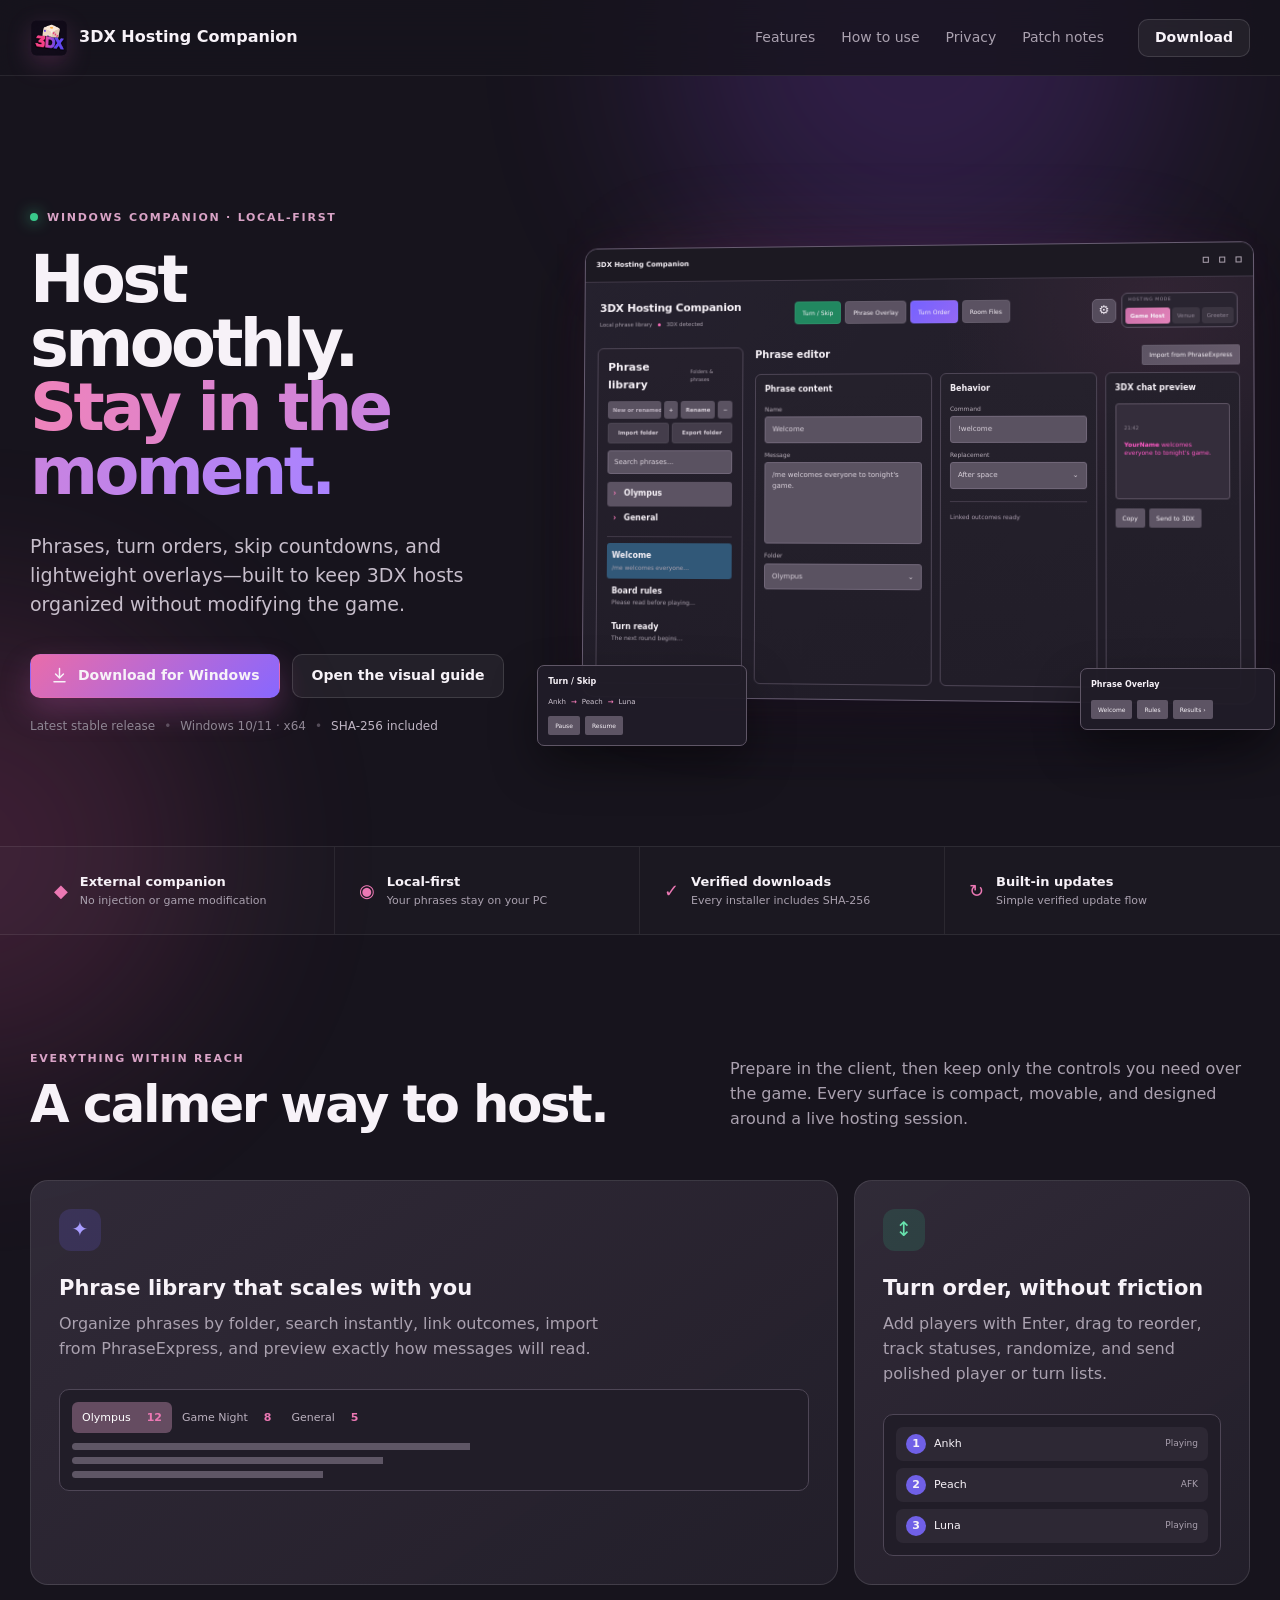
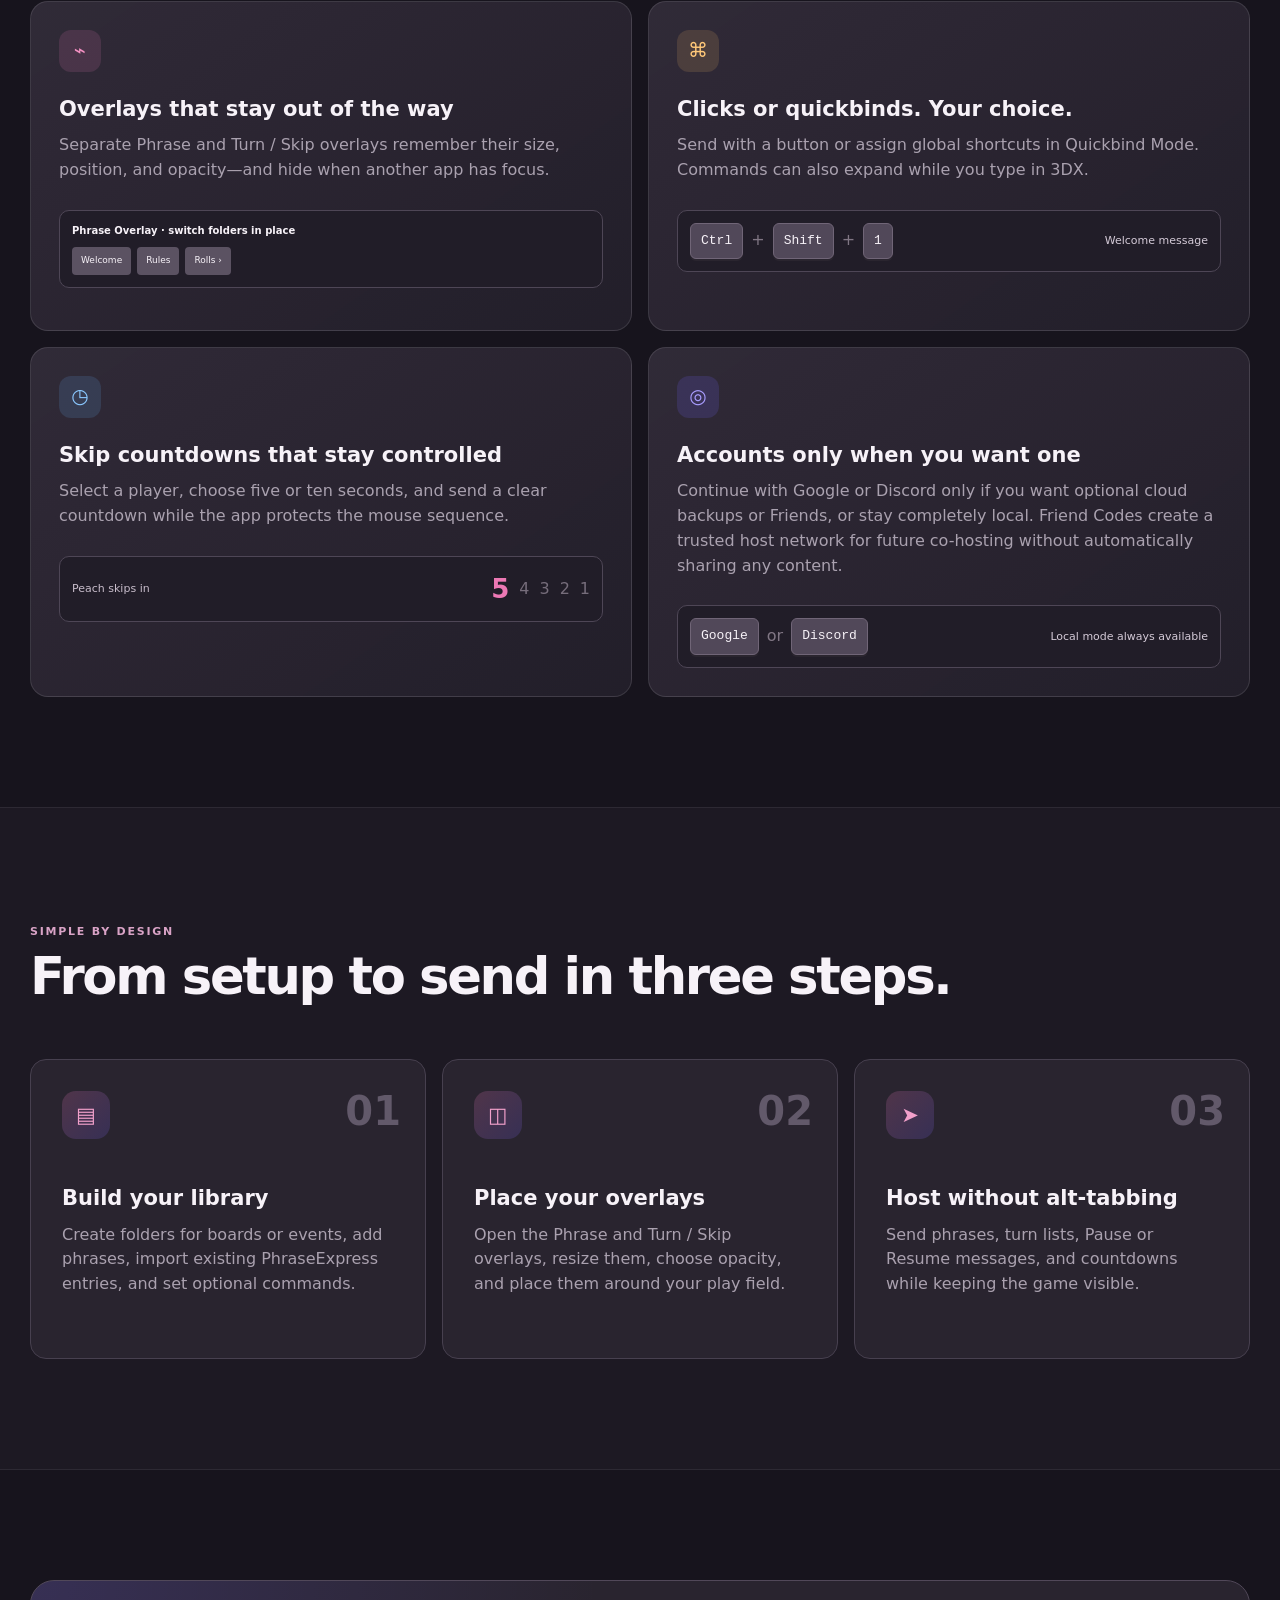
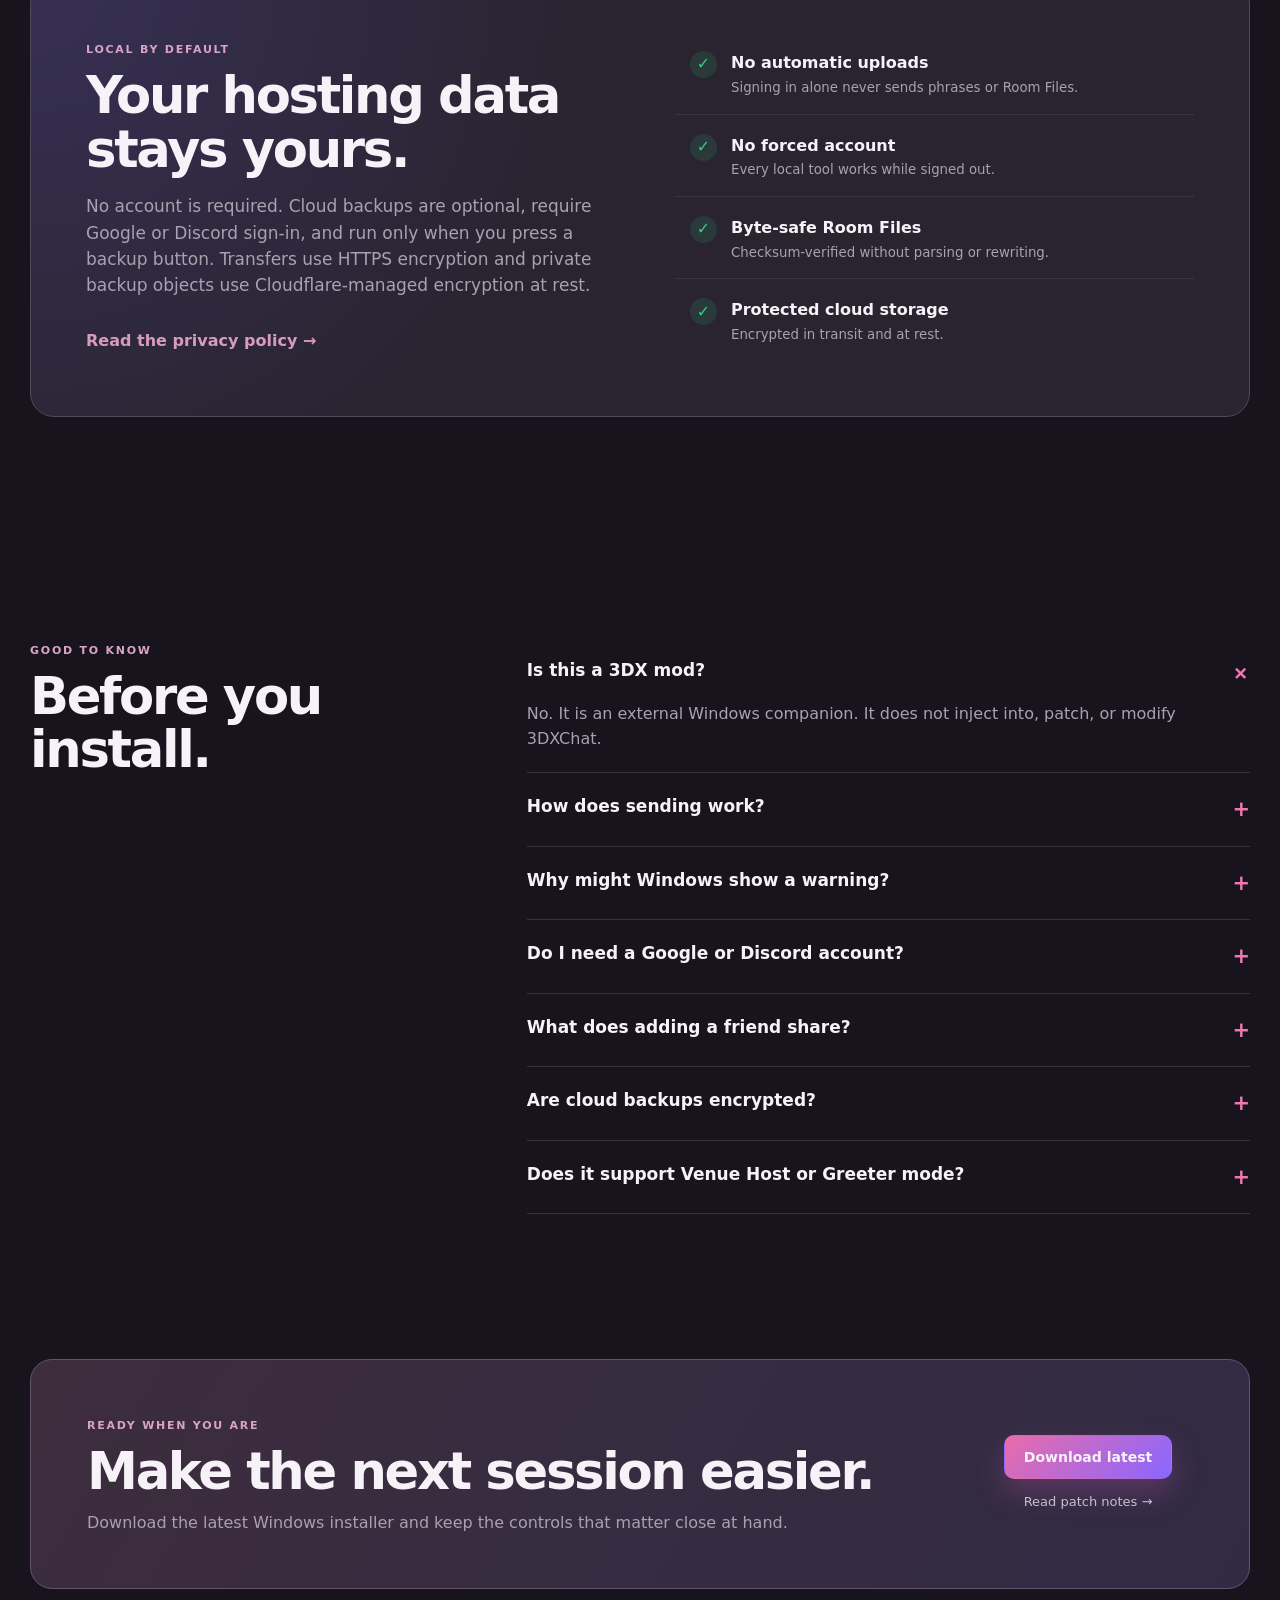
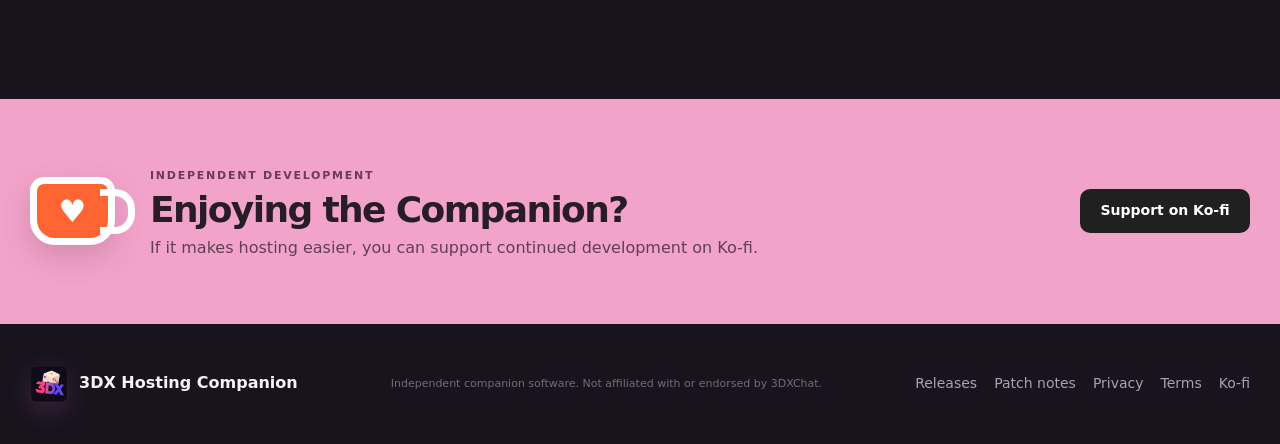
==== commit 22b0eba4: "Publish 0.6.1 friend system notes" ====
--- a/index.html
+++ b/index.html
@@ -161,7 +161,7 @@
         </article>
         <article class="feature-card feature-wide">
           <div class="feature-icon violet">◎</div><h3>Accounts only when you want one</h3>
-          <p>Continue with Google or Discord only if you want optional cloud backups, or stay completely local. Signing in never uploads your phrase library or Room Files by itself.</p>
+          <p>Continue with Google or Discord only if you want optional cloud backups or Friends, or stay completely local. Friend Codes create a trusted host network for future co-hosting without automatically sharing any content.</p>
           <div class="key-row"><kbd>Google</kbd><span>or</span><kbd>Discord</kbd><em>Local mode always available</em></div>
         </article>
       </div>
@@ -191,7 +191,8 @@
         <details open><summary>Is this a 3DX mod?<span>+</span></summary><p>No. It is an external Windows companion. It does not inject into, patch, or modify 3DXChat.</p></details>
         <details><summary>How does sending work?<span>+</span></summary><p>The app detects the visible 3DX chat input and uses brief Windows mouse, clipboard, and keyboard simulation. Your cursor is restored after sending.</p></details>
         <details><summary>Why might Windows show a warning?<span>+</span></summary><p>The application is not yet code-signed. Download only from this official release repository and verify the included SHA-256 checksum if desired.</p></details>
-        <details><summary>Do I need a Google or Discord account?<span>+</span></summary><p>Only for optional cloud backups. Every local hosting feature remains available while signed out or offline, and signing in does not upload anything until you explicitly start a backup.</p></details>
+        <details><summary>Do I need a Google or Discord account?<span>+</span></summary><p>Only for optional cloud backups and Friends. Every local hosting feature remains available while signed out or offline, and signing in does not upload anything until you explicitly start a backup.</p></details>
+        <details><summary>What does adding a friend share?<span>+</span></summary><p>Nothing automatically. Friends can currently see one another’s display name and avatar. Phrase, Room File, and co-host sharing will require explicit actions when those features are introduced.</p></details>
         <details><summary>Are cloud backups encrypted?<span>+</span></summary><p>Yes. Transfers use HTTPS/TLS encryption and private backup objects are encrypted at rest by Cloudflare R2. Access requires an authenticated Companion account. This is managed cloud encryption, not end-to-end encryption with a user-held key, so no online service can honestly promise that theft is impossible.</p></details>
         <details><summary>Does it support Venue Host or Greeter mode?<span>+</span></summary><p>Venue Host and Greeter are visible in the Hosting Mode switcher as future modes, but neither is included in the current release.</p></details>
       </div>
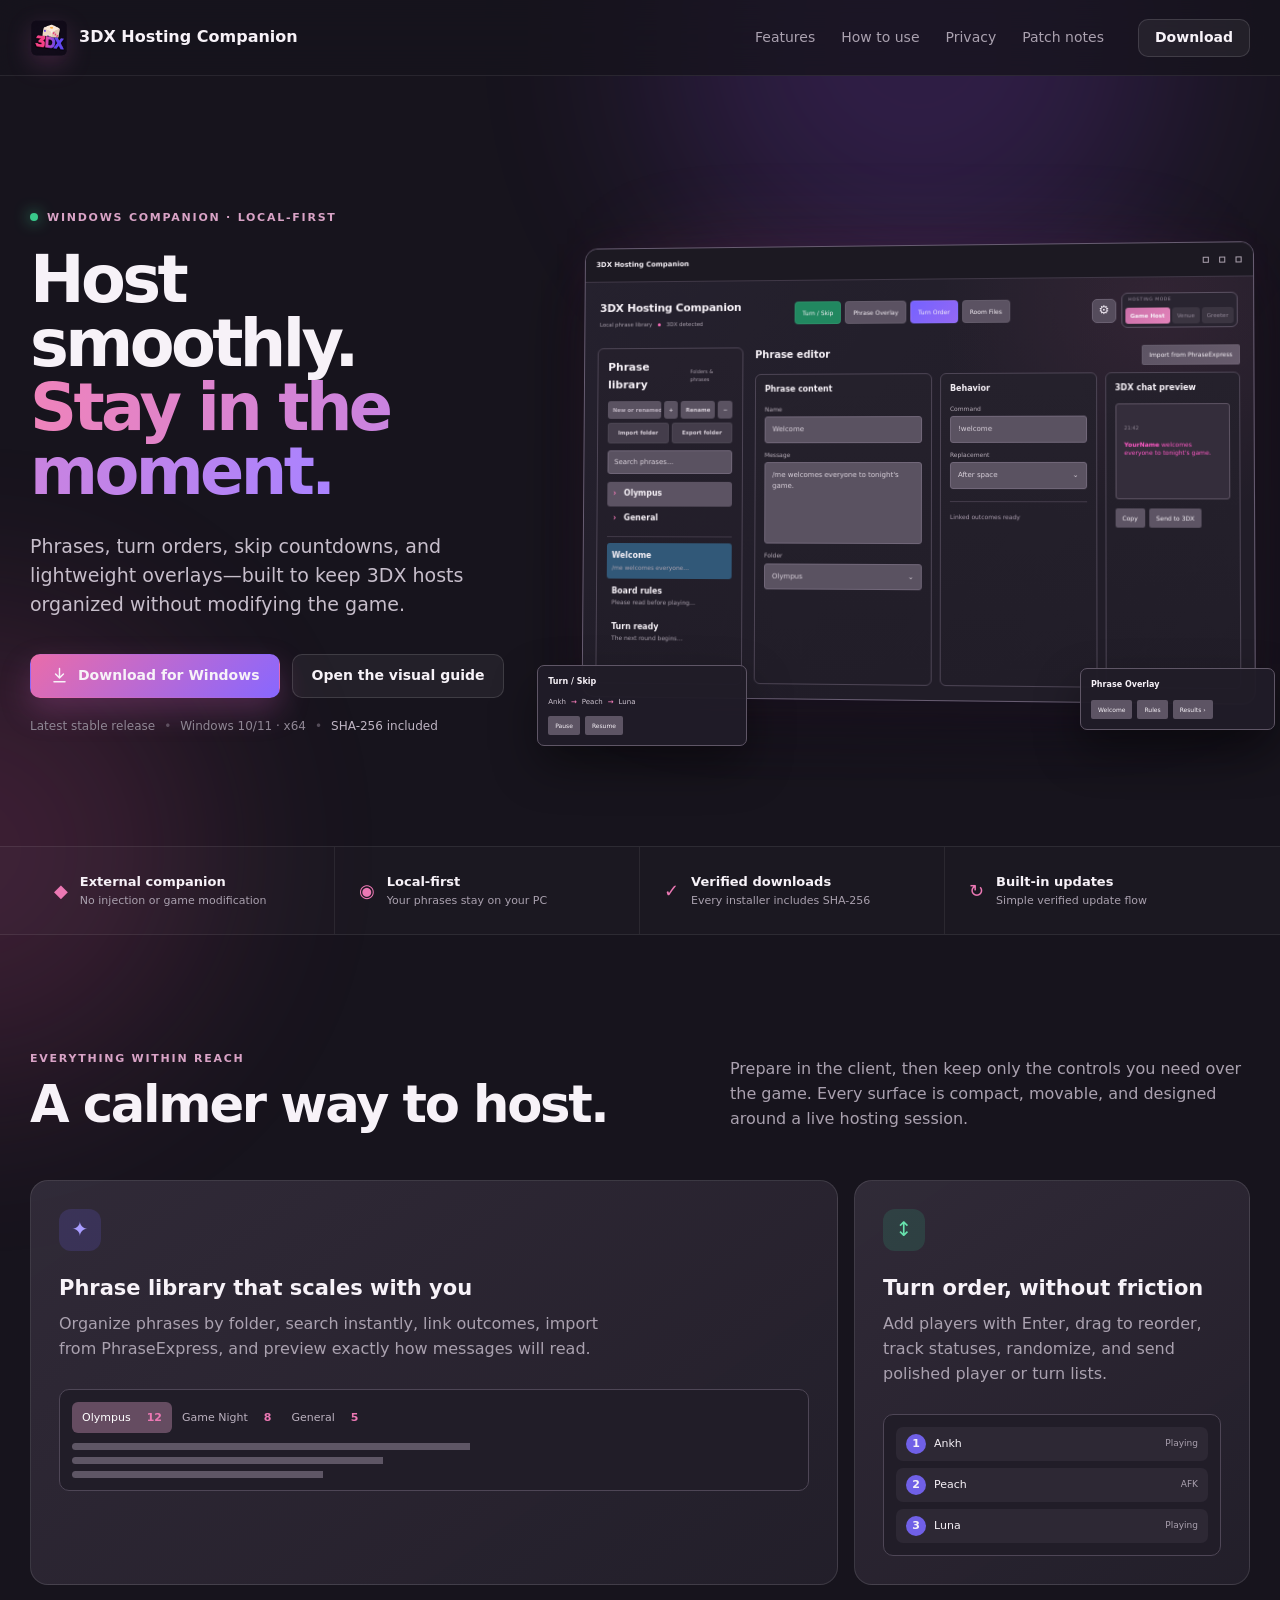
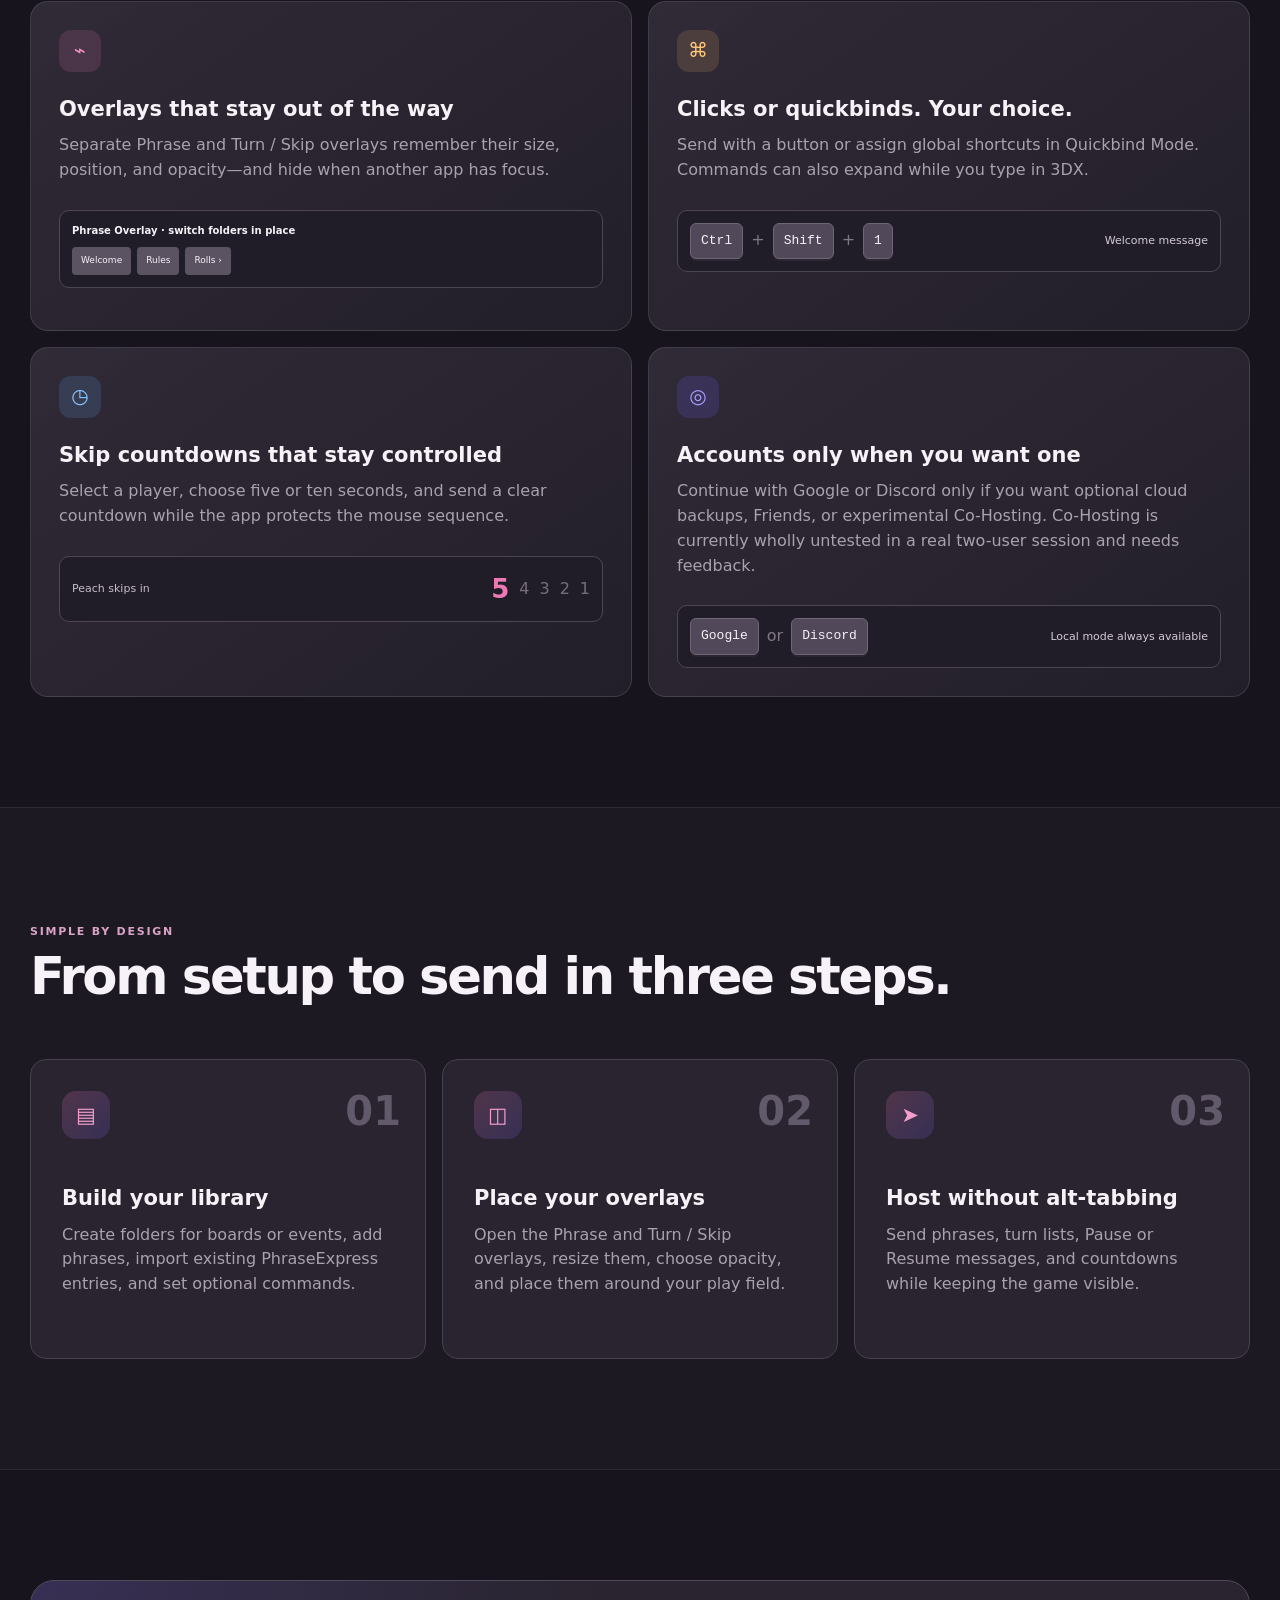
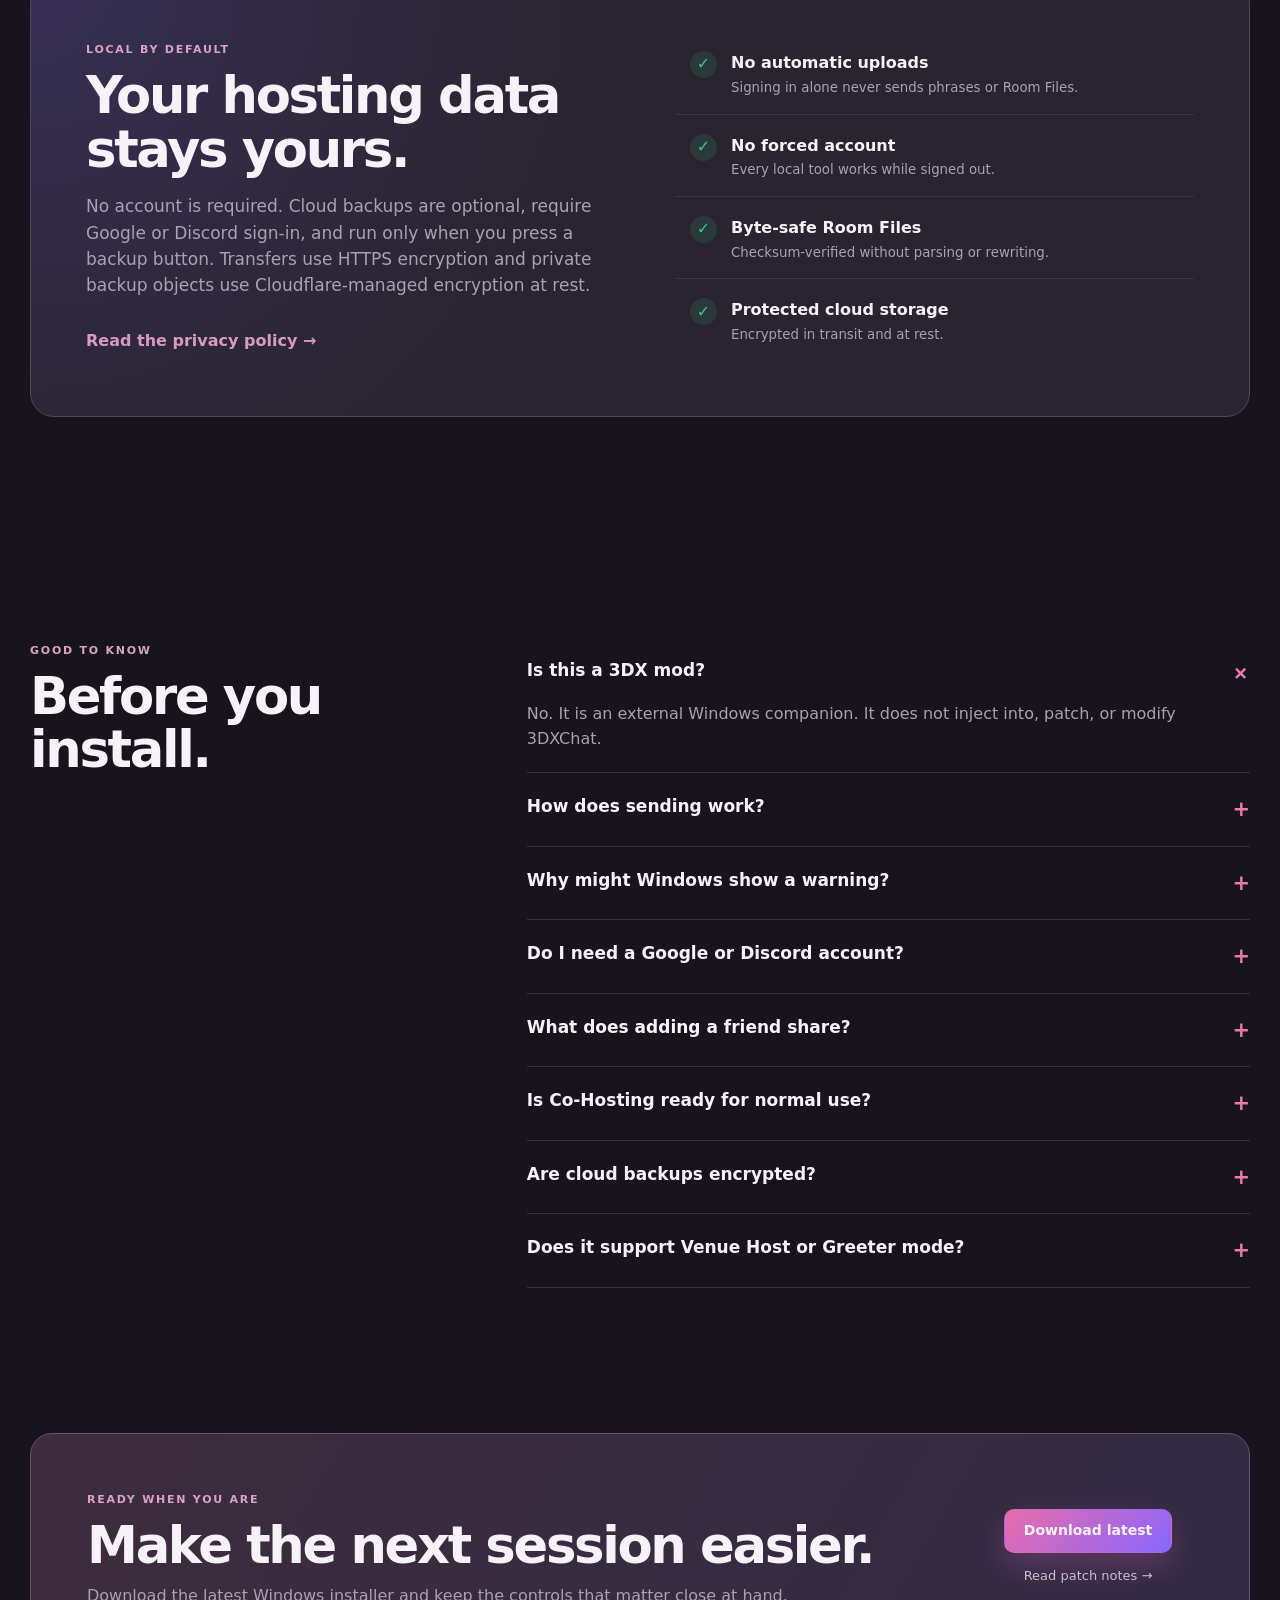
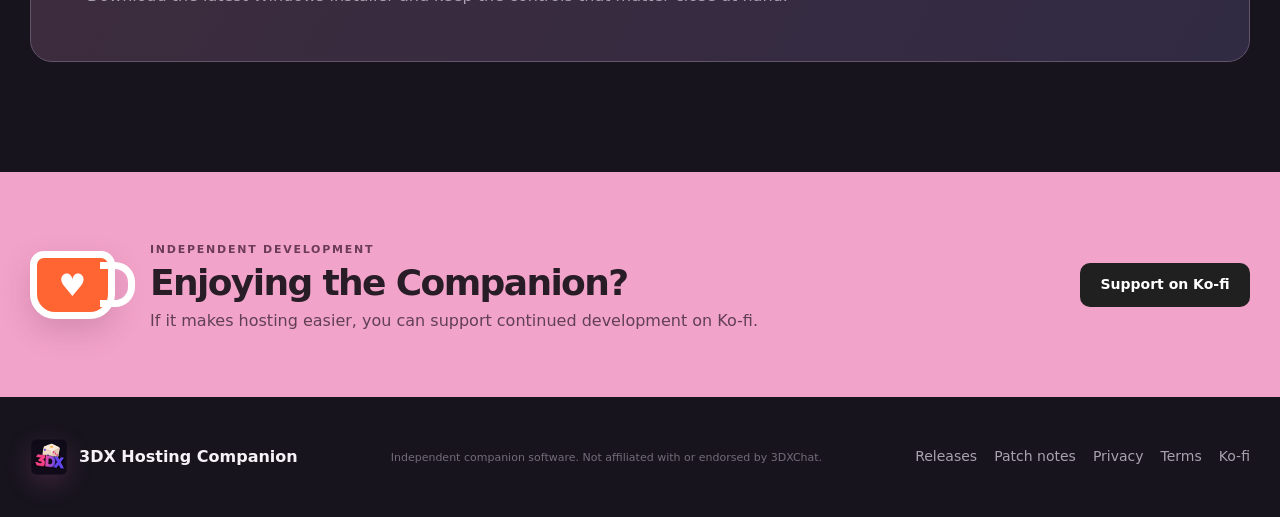
==== commit a280f9f9: "Publish experimental co-hosting notes" ====
--- a/index.html
+++ b/index.html
@@ -161,7 +161,7 @@
         </article>
         <article class="feature-card feature-wide">
           <div class="feature-icon violet">◎</div><h3>Accounts only when you want one</h3>
-          <p>Continue with Google or Discord only if you want optional cloud backups or Friends, or stay completely local. Friend Codes create a trusted host network for future co-hosting without automatically sharing any content.</p>
+          <p>Continue with Google or Discord only if you want optional cloud backups, Friends, or experimental Co-Hosting. Co-Hosting is currently wholly untested in a real two-user session and needs feedback.</p>
           <div class="key-row"><kbd>Google</kbd><span>or</span><kbd>Discord</kbd><em>Local mode always available</em></div>
         </article>
       </div>
@@ -193,6 +193,7 @@
         <details><summary>Why might Windows show a warning?<span>+</span></summary><p>The application is not yet code-signed. Download only from this official release repository and verify the included SHA-256 checksum if desired.</p></details>
         <details><summary>Do I need a Google or Discord account?<span>+</span></summary><p>Only for optional cloud backups and Friends. Every local hosting feature remains available while signed out or offline, and signing in does not upload anything until you explicitly start a backup.</p></details>
         <details><summary>What does adding a friend share?<span>+</span></summary><p>Nothing automatically. Friends can currently see one another’s display name and avatar. Phrase, Room File, and co-host sharing will require explicit actions when those features are introduced.</p></details>
+        <details><summary>Is Co-Hosting ready for normal use?<span>+</span></summary><p>Not yet. Version 0.7.0 is a wholly untested first pass that requires two accepted friends. Please treat it as experimental, avoid relying on it for important sessions, and provide detailed feedback about connection, synchronization, sending, and turn-order behavior.</p></details>
         <details><summary>Are cloud backups encrypted?<span>+</span></summary><p>Yes. Transfers use HTTPS/TLS encryption and private backup objects are encrypted at rest by Cloudflare R2. Access requires an authenticated Companion account. This is managed cloud encryption, not end-to-end encryption with a user-held key, so no online service can honestly promise that theft is impossible.</p></details>
         <details><summary>Does it support Venue Host or Greeter mode?<span>+</span></summary><p>Venue Host and Greeter are visible in the Hosting Mode switcher as future modes, but neither is included in the current release.</p></details>
       </div>
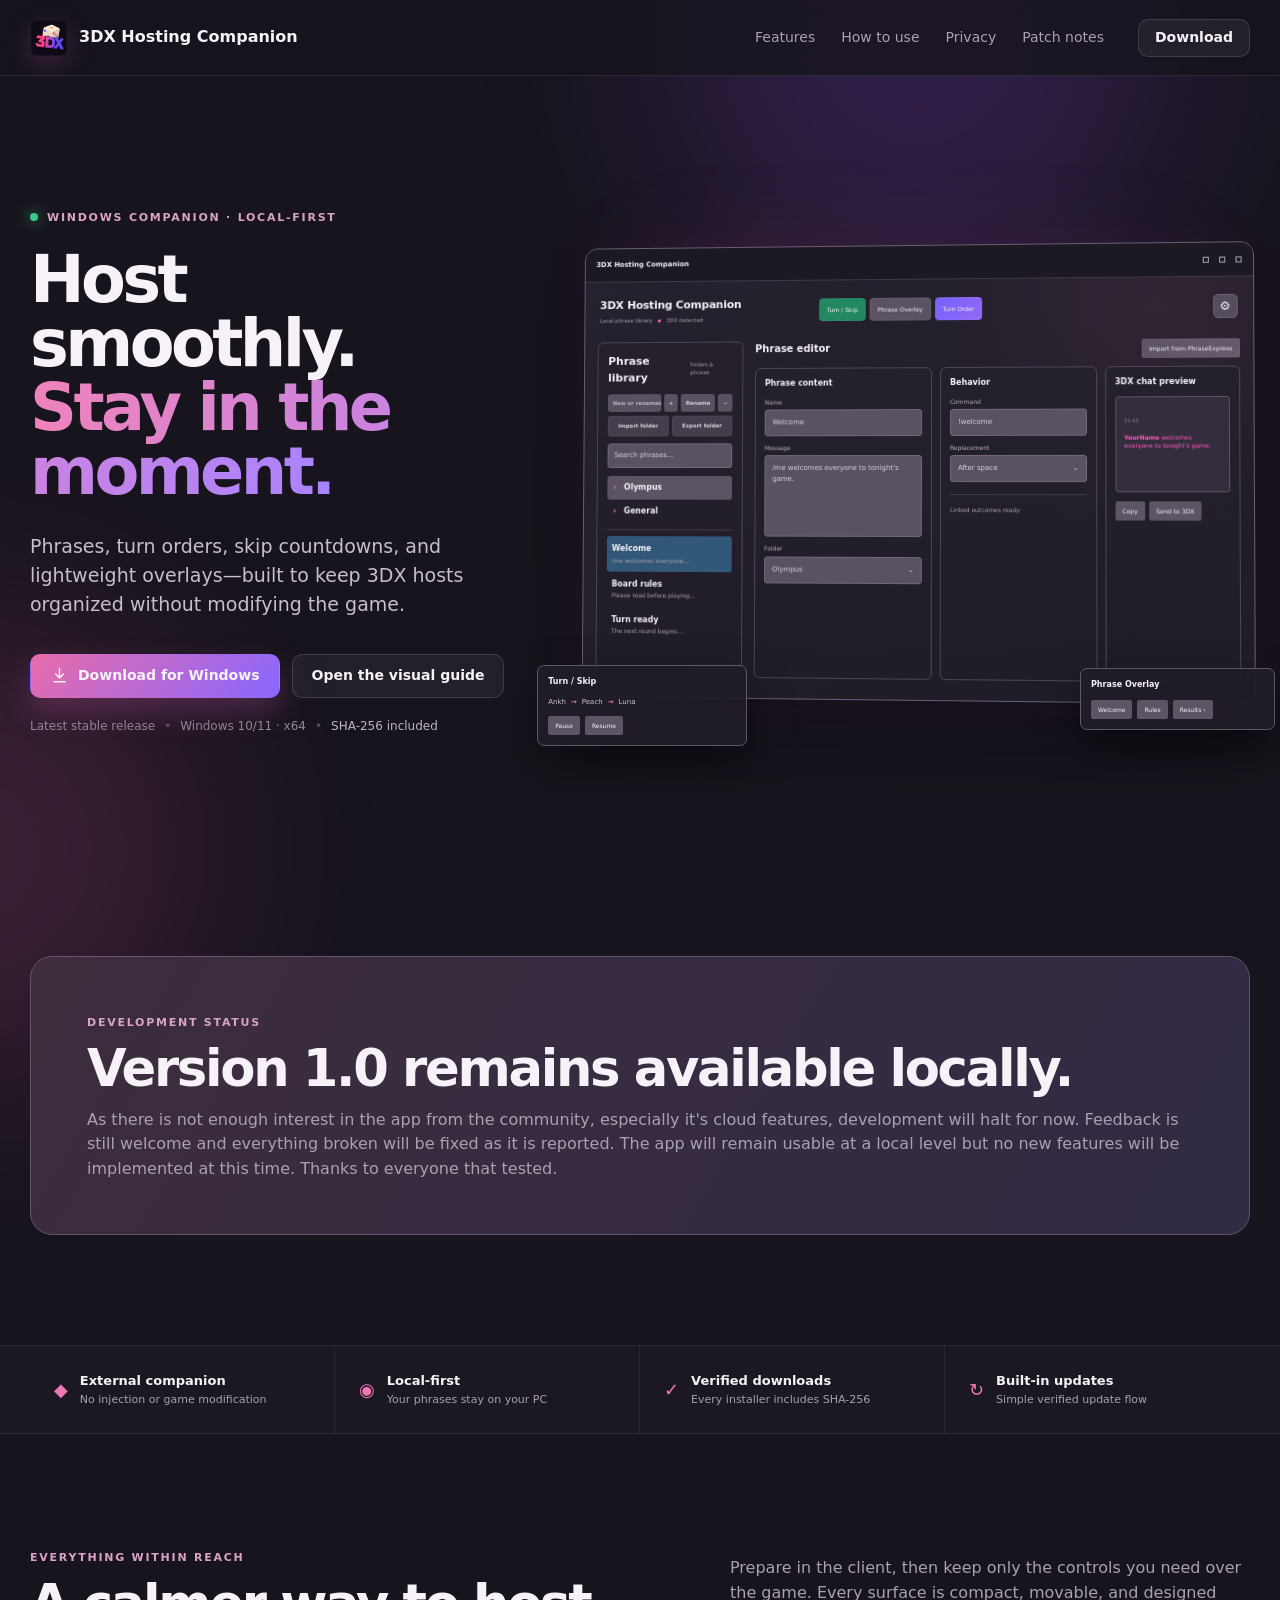
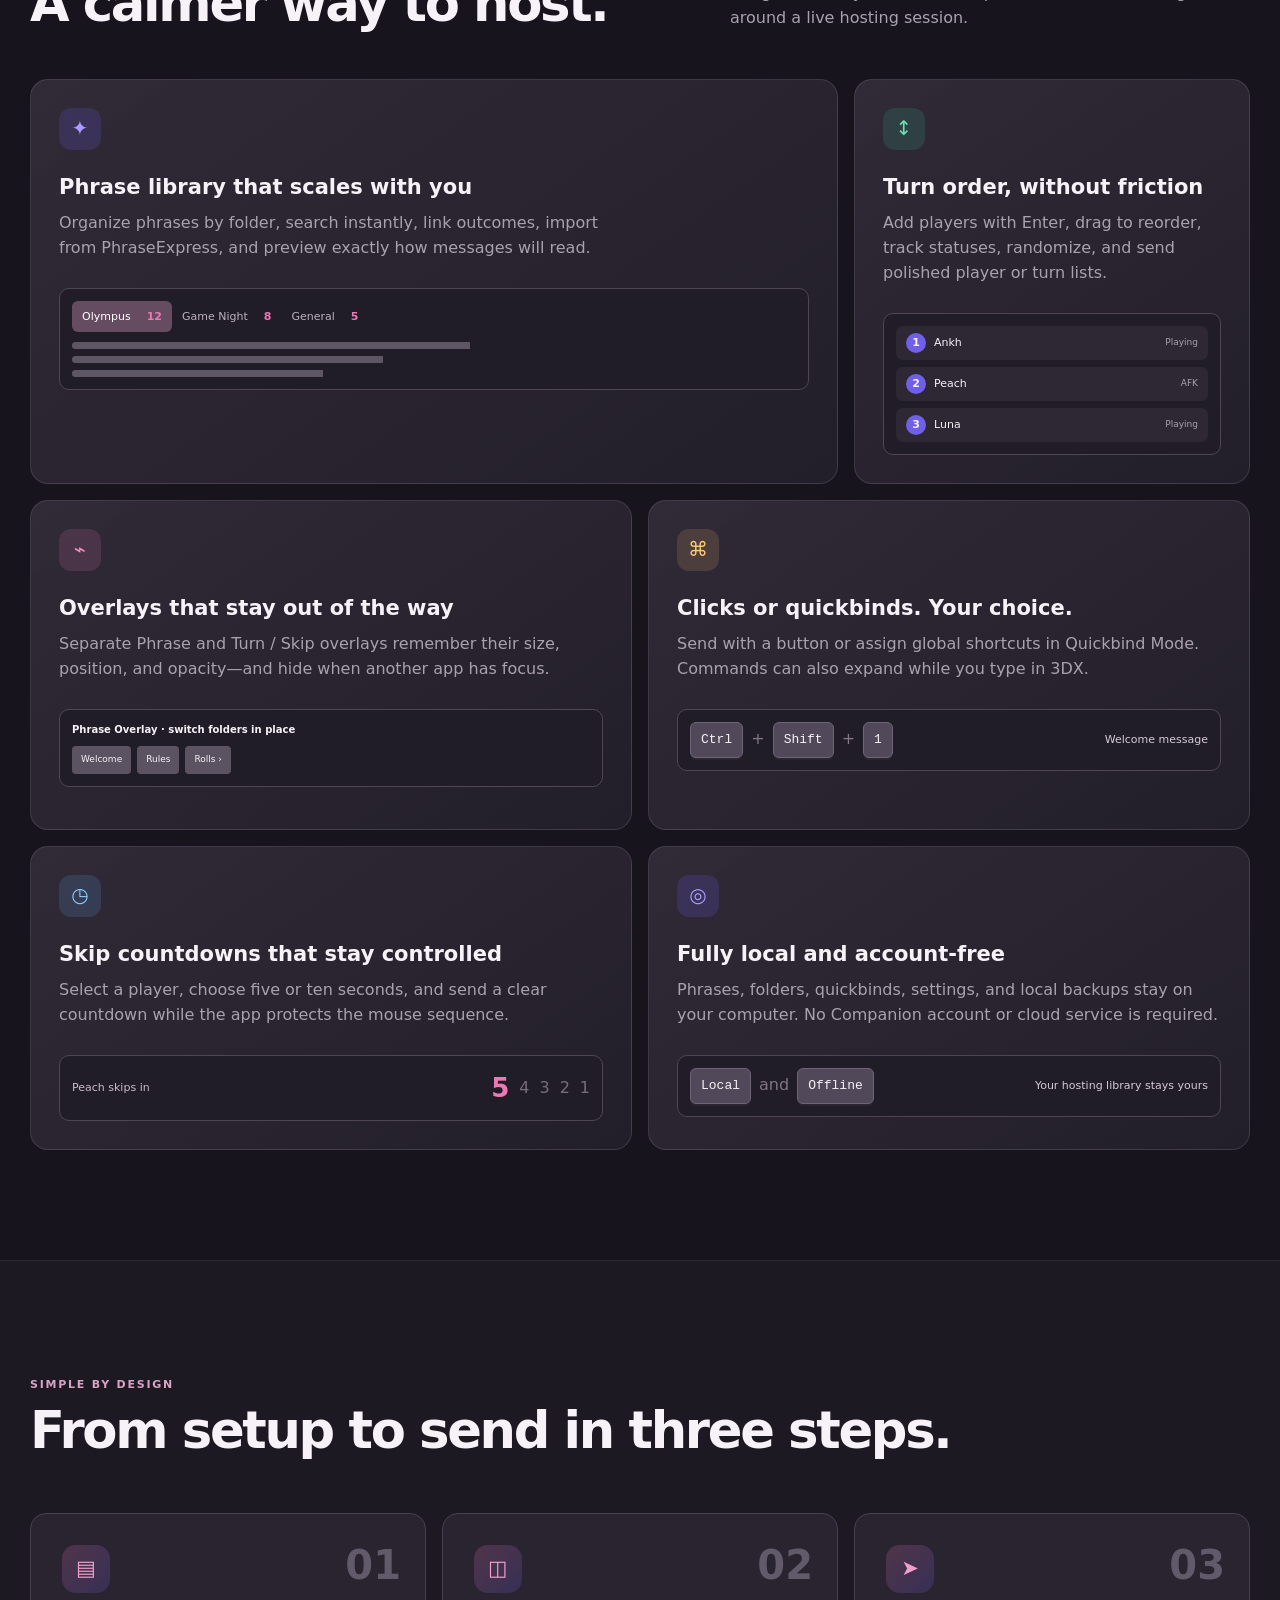
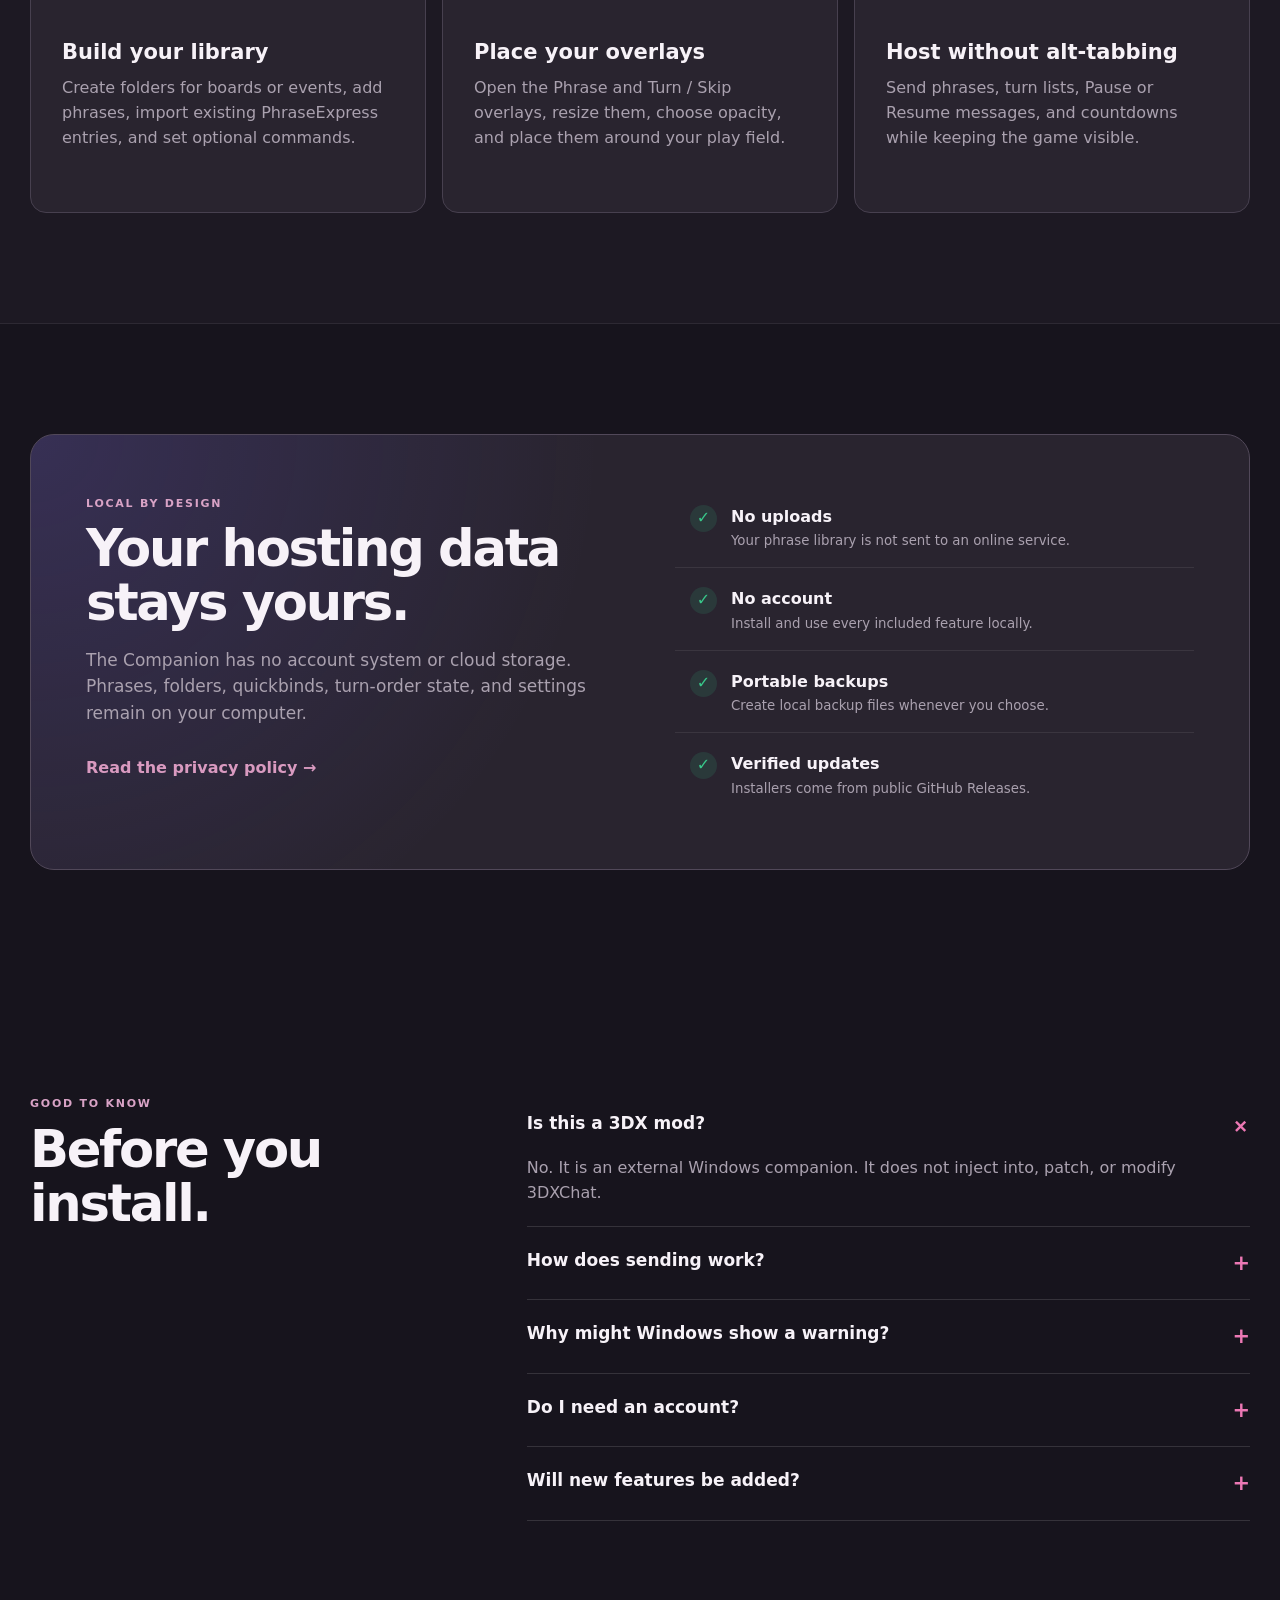
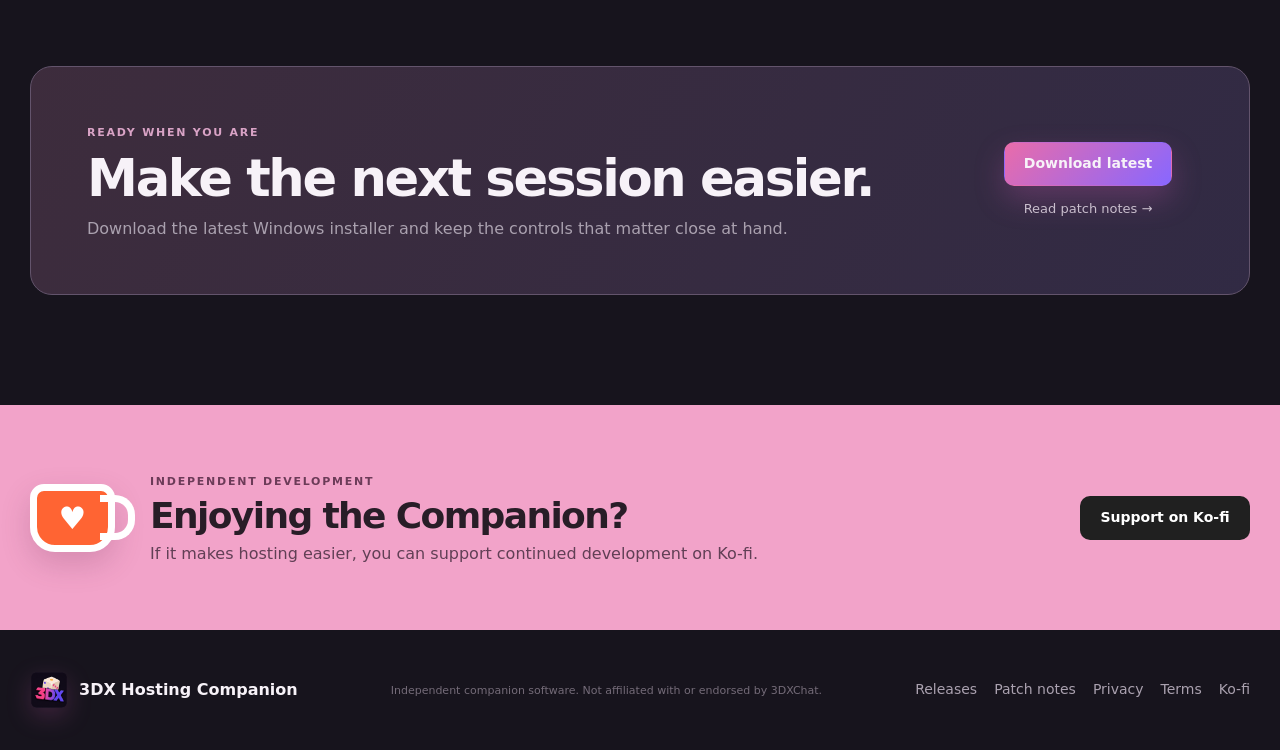
==== commit 7d6b01f6: "Publish 1.0.0 local edition" ====
--- a/index.html
+++ b/index.html
@@ -73,11 +73,9 @@
                 <span class="turn">Turn / Skip</span>
                 <span>Phrase Overlay</span>
                 <span class="active">Turn Order</span>
-                <span>Room Files</span>
               </div>
               <div class="mock-app-utilities">
                 <span class="mock-settings" title="Settings" aria-label="Settings">&#9881;</span>
-                <div class="mock-mode-switch"><small>Hosting mode</small><b>Game Host</b><span>Venue</span><span>Greeter</span></div>
               </div>
             </div>
             <aside class="mock-library">
@@ -121,6 +119,12 @@
       </div>
     </section>
 
+    <section class="section shell">
+      <div class="cta-card">
+        <div><span class="kicker">Development status</span><h2>Version 1.0 remains available locally.</h2><p>As there is not enough interest in the app from the community, especially it's cloud features, development will halt for now. Feedback is still welcome and everything broken will be fixed as it is reported. The app will remain usable at a local level but no new features will be implemented at this time. Thanks to everyone that tested.</p></div>
+      </div>
+    </section>
+
     <section class="trust-strip" aria-label="Product qualities">
       <div><span>◆</span><b>External companion</b><small>No injection or game modification</small></div>
       <div><span>◉</span><b>Local-first</b><small>Your phrases stay on your PC</small></div>
@@ -160,9 +164,9 @@
           <div class="countdown"><span>Peach skips in</span><strong>5</strong><i>4</i><i>3</i><i>2</i><i>1</i></div>
         </article>
         <article class="feature-card feature-wide">
-          <div class="feature-icon violet">◎</div><h3>Accounts only when you want one</h3>
-          <p>Continue with Google or Discord only if you want optional cloud backups, Friends, or experimental Co-Hosting. Co-Hosting is currently wholly untested in a real two-user session and needs feedback.</p>
-          <div class="key-row"><kbd>Google</kbd><span>or</span><kbd>Discord</kbd><em>Local mode always available</em></div>
+          <div class="feature-icon violet">◎</div><h3>Fully local and account-free</h3>
+          <p>Phrases, folders, quickbinds, settings, and local backups stay on your computer. No Companion account or cloud service is required.</p>
+          <div class="key-row"><kbd>Local</kbd><span>and</span><kbd>Offline</kbd><em>Your hosting library stays yours</em></div>
         </article>
       </div>
     </section>
@@ -180,8 +184,8 @@
 
     <section id="privacy" class="section shell privacy-section">
       <div class="privacy-card">
-        <div class="privacy-copy"><span class="kicker">Local by default</span><h2>Your hosting data stays yours.</h2><p>No account is required. Cloud backups are optional, require Google or Discord sign-in, and run only when you press a backup button. Transfers use HTTPS encryption and private backup objects use Cloudflare-managed encryption at rest.</p><a href="privacy.html">Read the privacy policy →</a></div>
-        <div class="privacy-list"><div><span>✓</span><p><b>No automatic uploads</b><small>Signing in alone never sends phrases or Room Files.</small></p></div><div><span>✓</span><p><b>No forced account</b><small>Every local tool works while signed out.</small></p></div><div><span>✓</span><p><b>Byte-safe Room Files</b><small>Checksum-verified without parsing or rewriting.</small></p></div><div><span>✓</span><p><b>Protected cloud storage</b><small>Encrypted in transit and at rest.</small></p></div></div>
+        <div class="privacy-copy"><span class="kicker">Local by design</span><h2>Your hosting data stays yours.</h2><p>The Companion has no account system or cloud storage. Phrases, folders, quickbinds, turn-order state, and settings remain on your computer.</p><a href="privacy.html">Read the privacy policy →</a></div>
+        <div class="privacy-list"><div><span>✓</span><p><b>No uploads</b><small>Your phrase library is not sent to an online service.</small></p></div><div><span>✓</span><p><b>No account</b><small>Install and use every included feature locally.</small></p></div><div><span>✓</span><p><b>Portable backups</b><small>Create local backup files whenever you choose.</small></p></div><div><span>✓</span><p><b>Verified updates</b><small>Installers come from public GitHub Releases.</small></p></div></div>
       </div>
     </section>
 
@@ -191,11 +195,8 @@
         <details open><summary>Is this a 3DX mod?<span>+</span></summary><p>No. It is an external Windows companion. It does not inject into, patch, or modify 3DXChat.</p></details>
         <details><summary>How does sending work?<span>+</span></summary><p>The app detects the visible 3DX chat input and uses brief Windows mouse, clipboard, and keyboard simulation. Your cursor is restored after sending.</p></details>
         <details><summary>Why might Windows show a warning?<span>+</span></summary><p>The application is not yet code-signed. Download only from this official release repository and verify the included SHA-256 checksum if desired.</p></details>
-        <details><summary>Do I need a Google or Discord account?<span>+</span></summary><p>Only for optional cloud backups and Friends. Every local hosting feature remains available while signed out or offline, and signing in does not upload anything until you explicitly start a backup.</p></details>
-        <details><summary>What does adding a friend share?<span>+</span></summary><p>Nothing automatically. Friends can currently see one another’s display name and avatar. Phrase, Room File, and co-host sharing will require explicit actions when those features are introduced.</p></details>
-        <details><summary>Is Co-Hosting ready for normal use?<span>+</span></summary><p>Not yet. Version 0.7.0 is a wholly untested first pass that requires two accepted friends. Please treat it as experimental, avoid relying on it for important sessions, and provide detailed feedback about connection, synchronization, sending, and turn-order behavior.</p></details>
-        <details><summary>Are cloud backups encrypted?<span>+</span></summary><p>Yes. Transfers use HTTPS/TLS encryption and private backup objects are encrypted at rest by Cloudflare R2. Access requires an authenticated Companion account. This is managed cloud encryption, not end-to-end encryption with a user-held key, so no online service can honestly promise that theft is impossible.</p></details>
-        <details><summary>Does it support Venue Host or Greeter mode?<span>+</span></summary><p>Venue Host and Greeter are visible in the Hosting Mode switcher as future modes, but neither is included in the current release.</p></details>
+        <details><summary>Do I need an account?<span>+</span></summary><p>No. Version 1.0 is fully local and has no Companion account or cloud service.</p></details>
+        <details><summary>Will new features be added?<span>+</span></summary><p>Feature development is paused. Reported breakages will still be fixed, and feedback remains welcome.</p></details>
       </div>
     </section>
 
--- a/styles.css
+++ b/styles.css
@@ -1527,6 +1527,34 @@
   color: #8f8694;
   font-size: 12px;
 }
+.release-note blockquote {
+  margin: 20px 0 4px;
+  padding: 13px 16px;
+  border: 1px solid rgba(236, 120, 180, 0.22);
+  border-left: 3px solid var(--pink);
+  border-radius: 8px;
+  background: rgba(236, 120, 180, 0.07);
+  color: #d8cedb;
+  font-size: 13px;
+  line-height: 1.6;
+}
+.release-note strong {
+  color: #f7f2f8;
+  font-weight: 800;
+}
+.release-note em {
+  color: #e3d8e6;
+}
+.release-note a {
+  color: #f2a0cb;
+  text-decoration: underline;
+  text-decoration-color: rgba(242, 160, 203, 0.4);
+  text-underline-offset: 3px;
+}
+.release-note a:hover {
+  color: #ffffff;
+  text-decoration-color: currentColor;
+}
 .note-group {
   margin-top: 26px;
 }
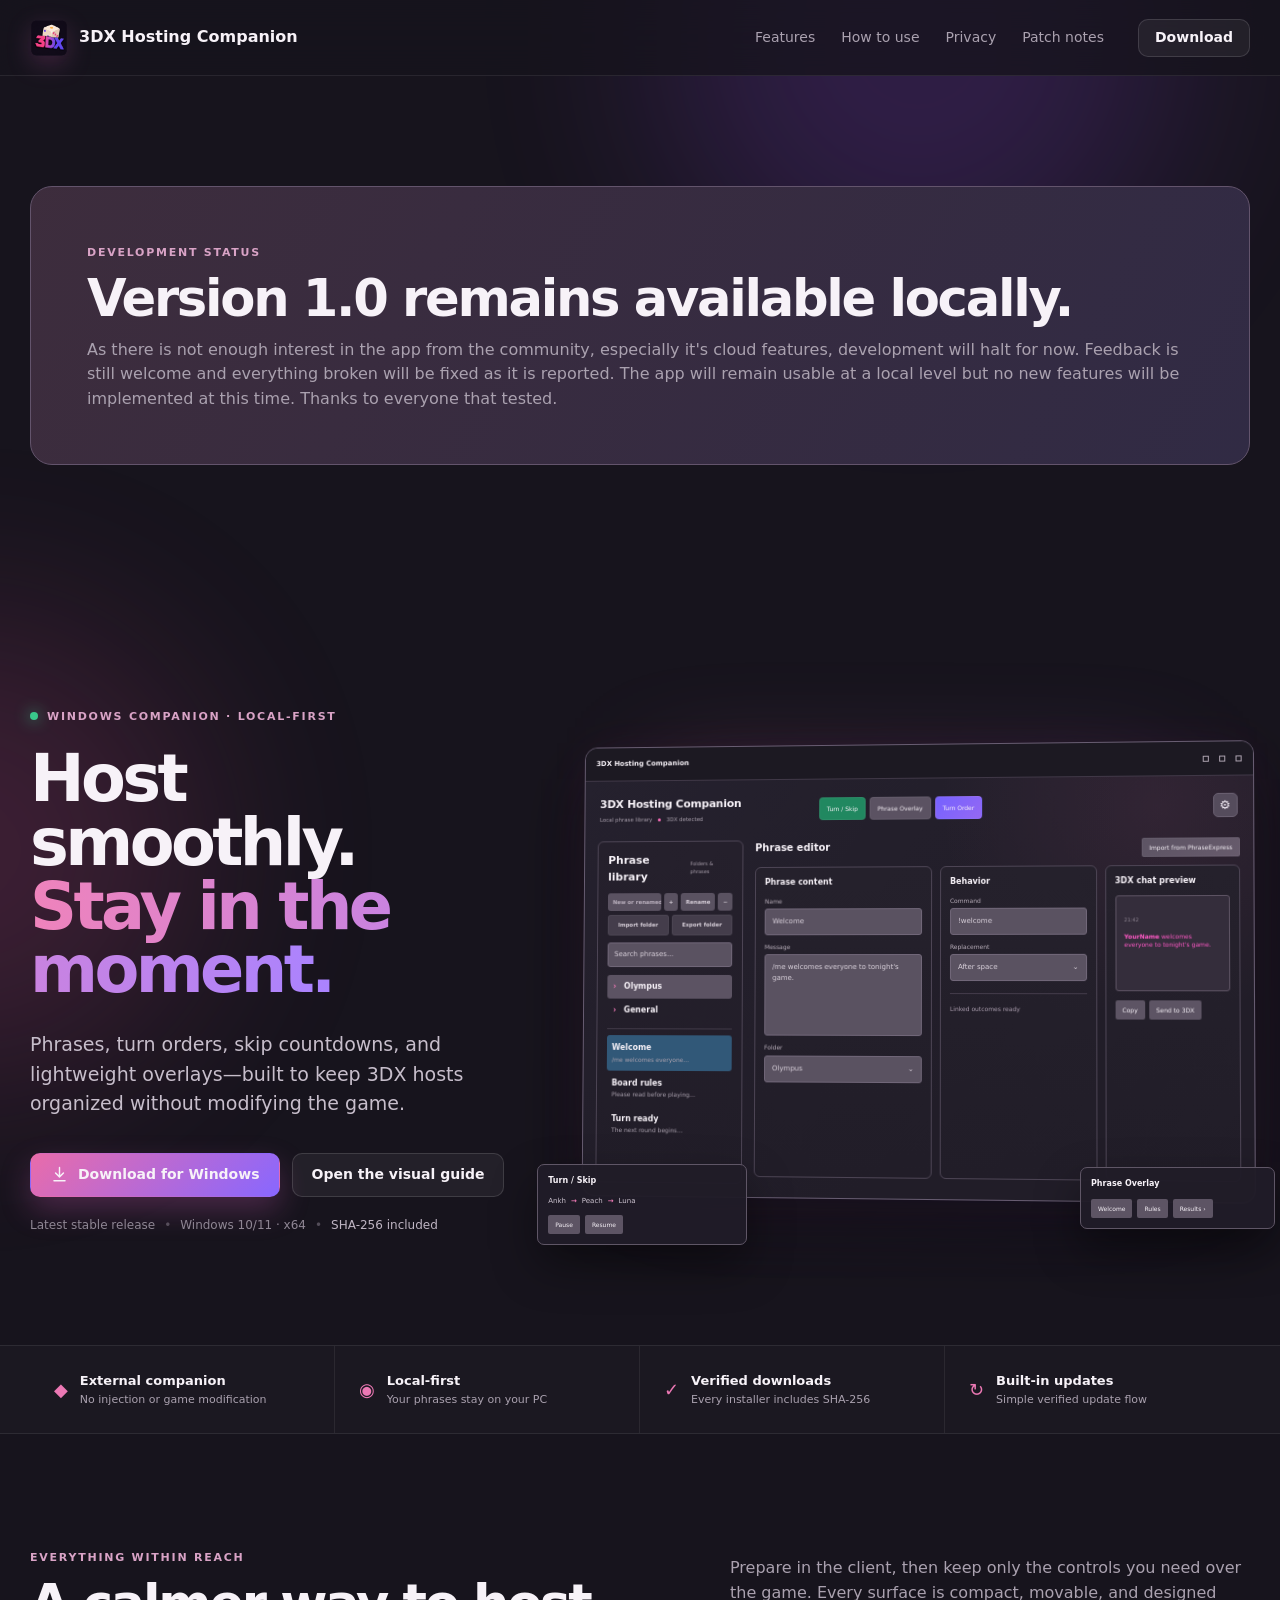
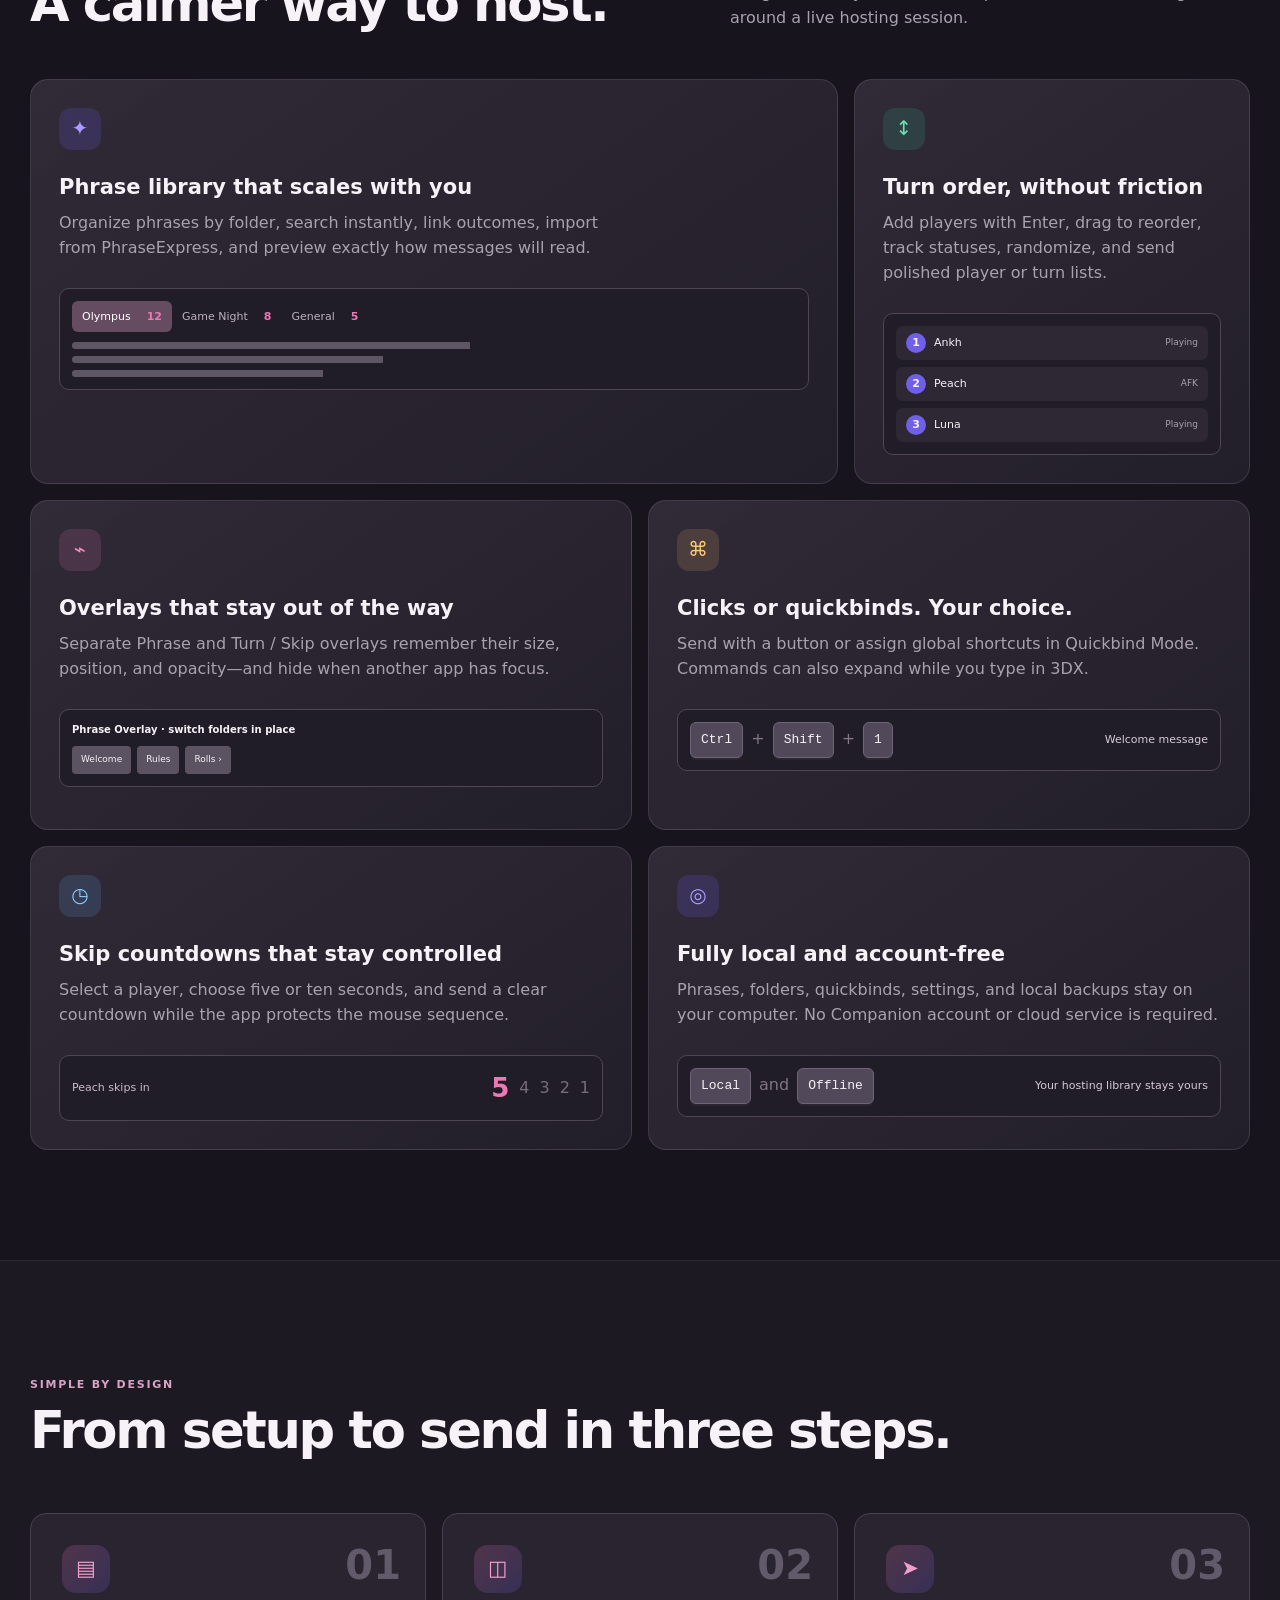
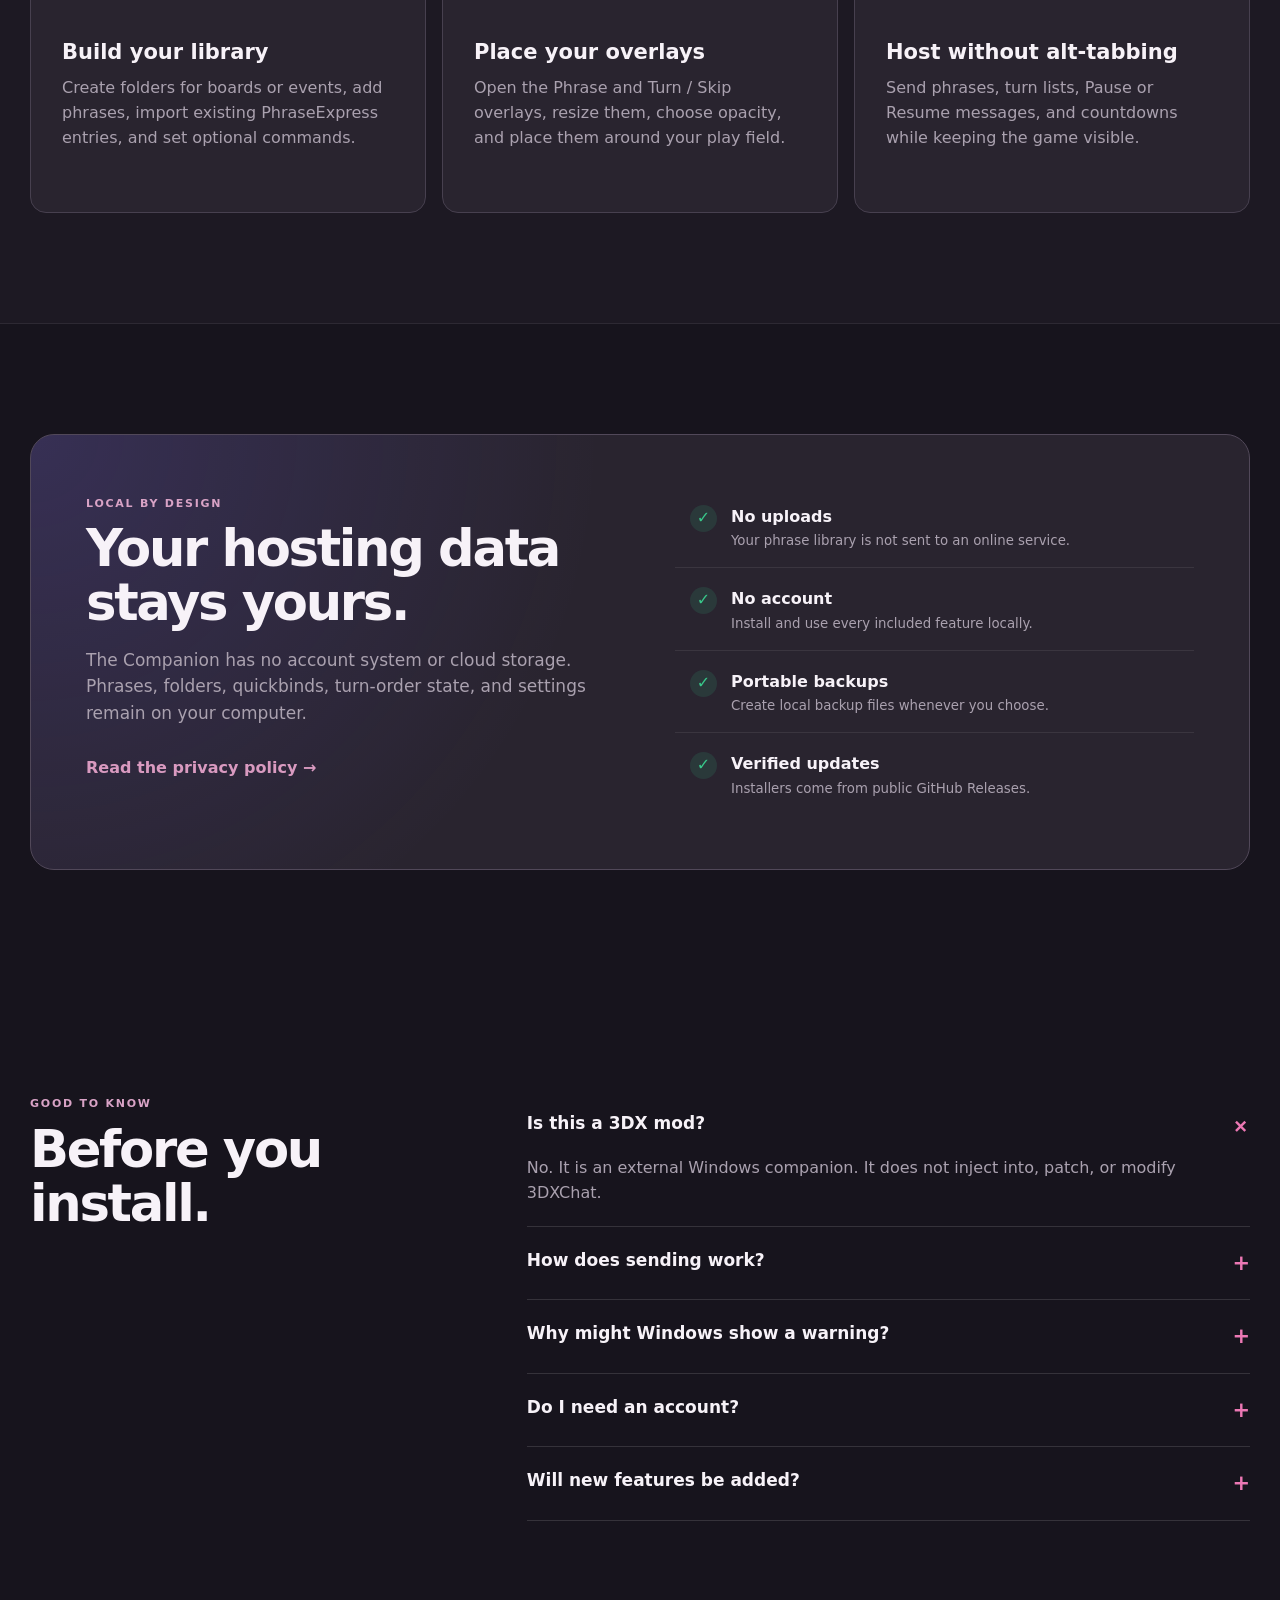
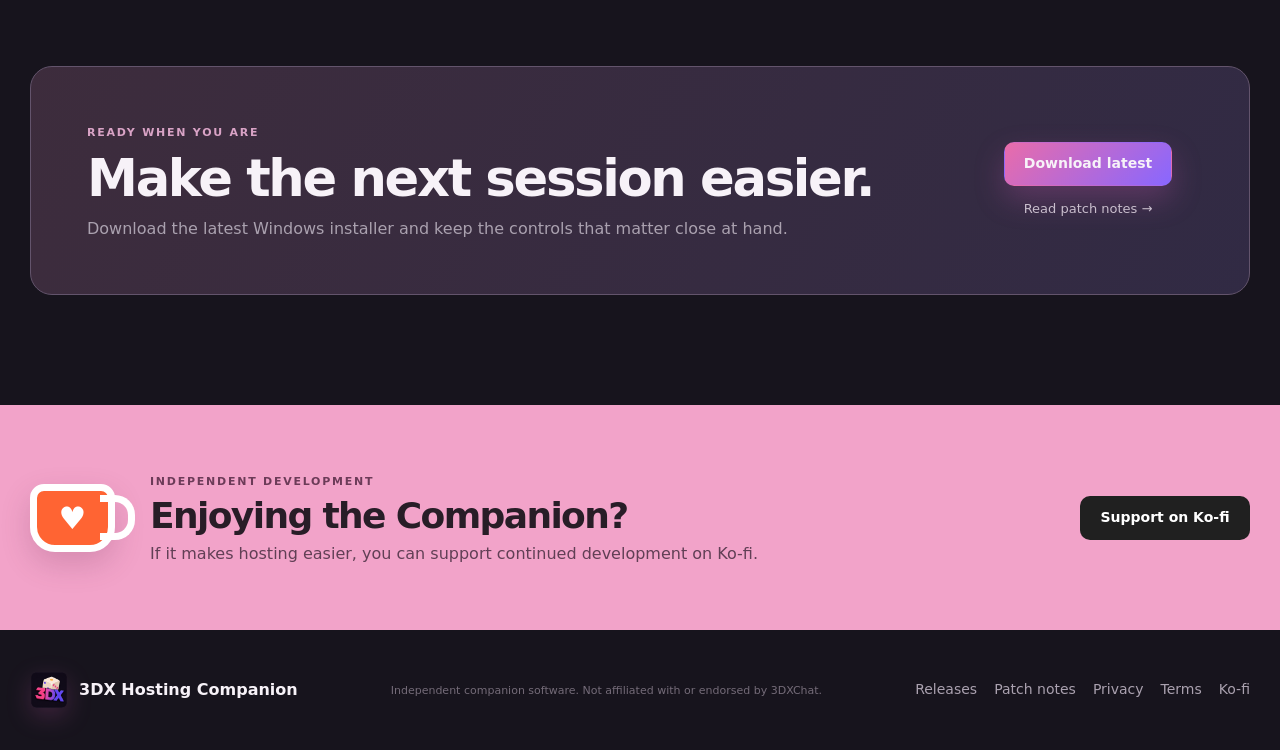
==== commit de91ab21: "Move development notice above hero" ====
--- a/index.html
+++ b/index.html
@@ -35,6 +35,12 @@
   </header>
 
   <main id="top">
+    <section class="section shell">
+      <div class="cta-card">
+        <div><span class="kicker">Development status</span><h2>Version 1.0 remains available locally.</h2><p>As there is not enough interest in the app from the community, especially it's cloud features, development will halt for now. Feedback is still welcome and everything broken will be fixed as it is reported. The app will remain usable at a local level but no new features will be implemented at this time. Thanks to everyone that tested.</p></div>
+      </div>
+    </section>
+
     <section class="hero shell">
       <div class="hero-copy">
         <div class="eyebrow"><span class="status-dot"></span> Windows companion · Local-first</div>
@@ -119,12 +125,6 @@
       </div>
     </section>
 
-    <section class="section shell">
-      <div class="cta-card">
-        <div><span class="kicker">Development status</span><h2>Version 1.0 remains available locally.</h2><p>As there is not enough interest in the app from the community, especially it's cloud features, development will halt for now. Feedback is still welcome and everything broken will be fixed as it is reported. The app will remain usable at a local level but no new features will be implemented at this time. Thanks to everyone that tested.</p></div>
-      </div>
-    </section>
-
     <section class="trust-strip" aria-label="Product qualities">
       <div><span>◆</span><b>External companion</b><small>No injection or game modification</small></div>
       <div><span>◉</span><b>Local-first</b><small>Your phrases stay on your PC</small></div>
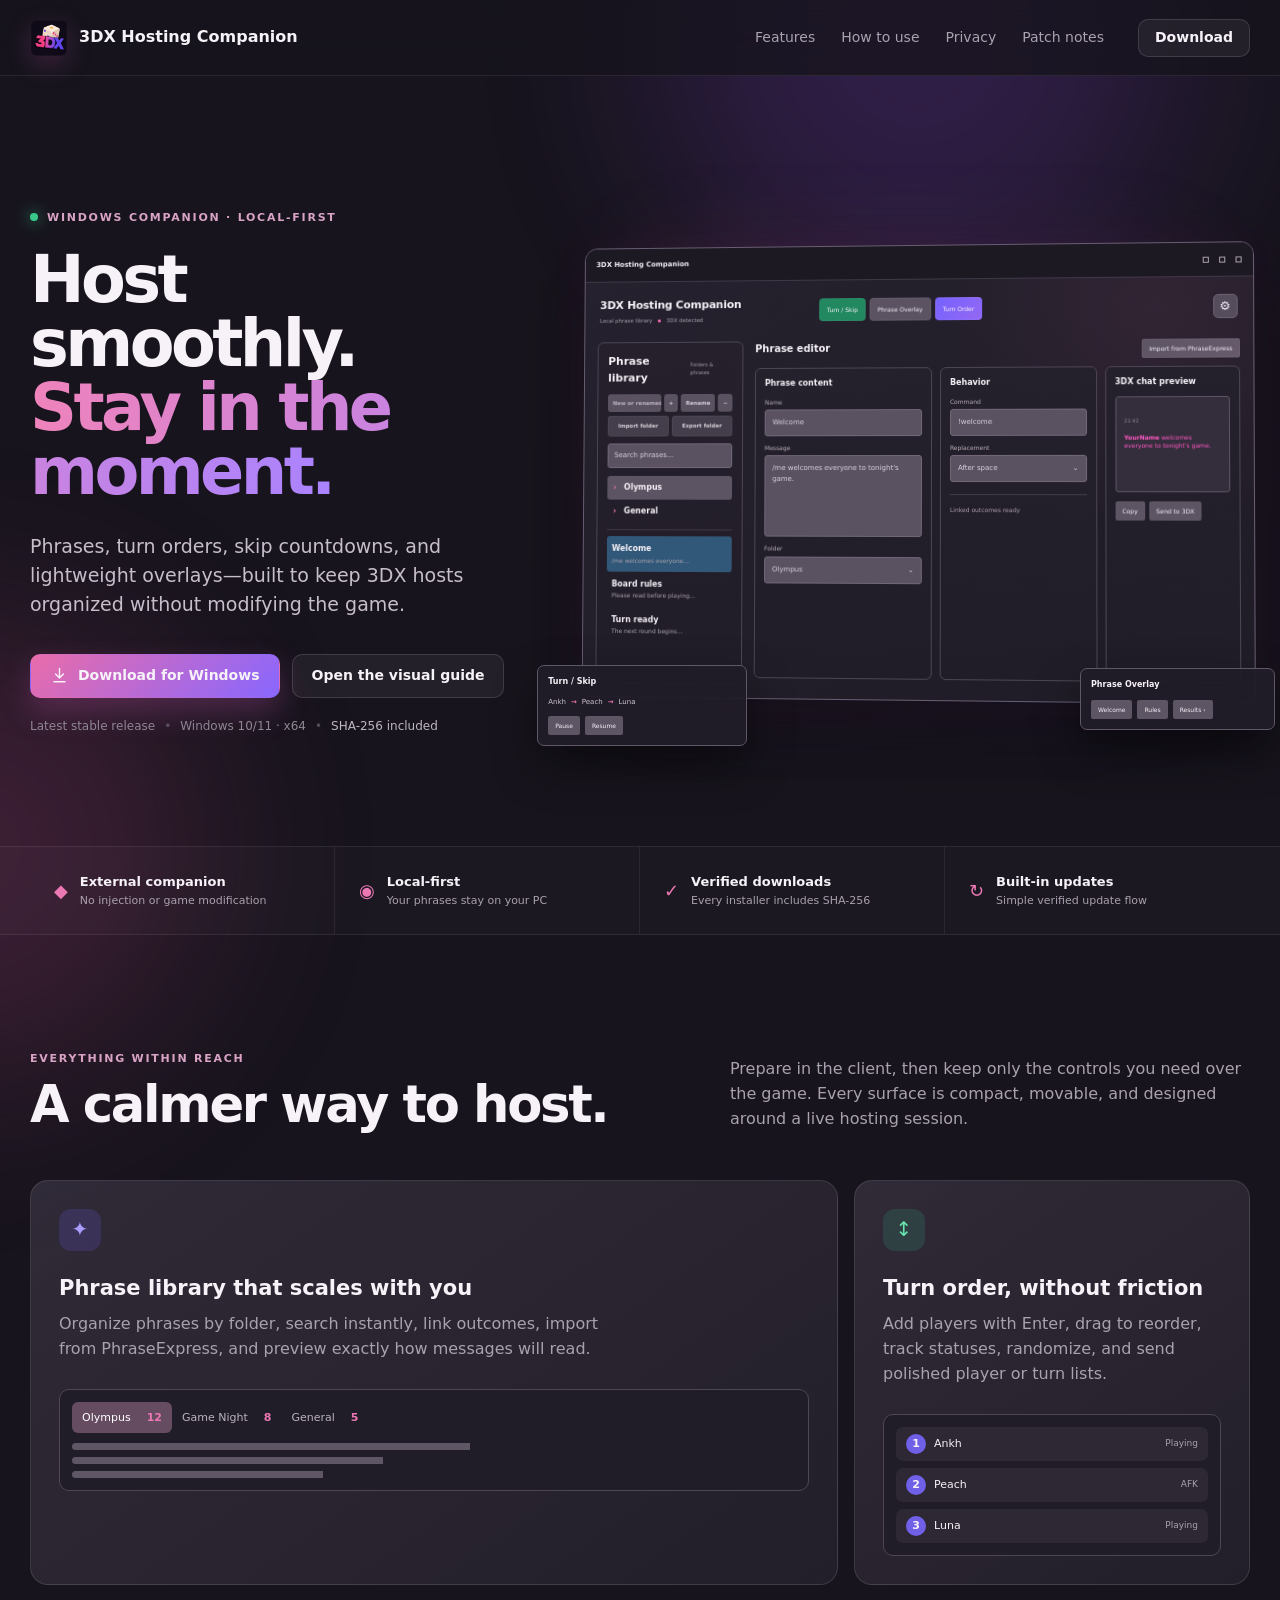
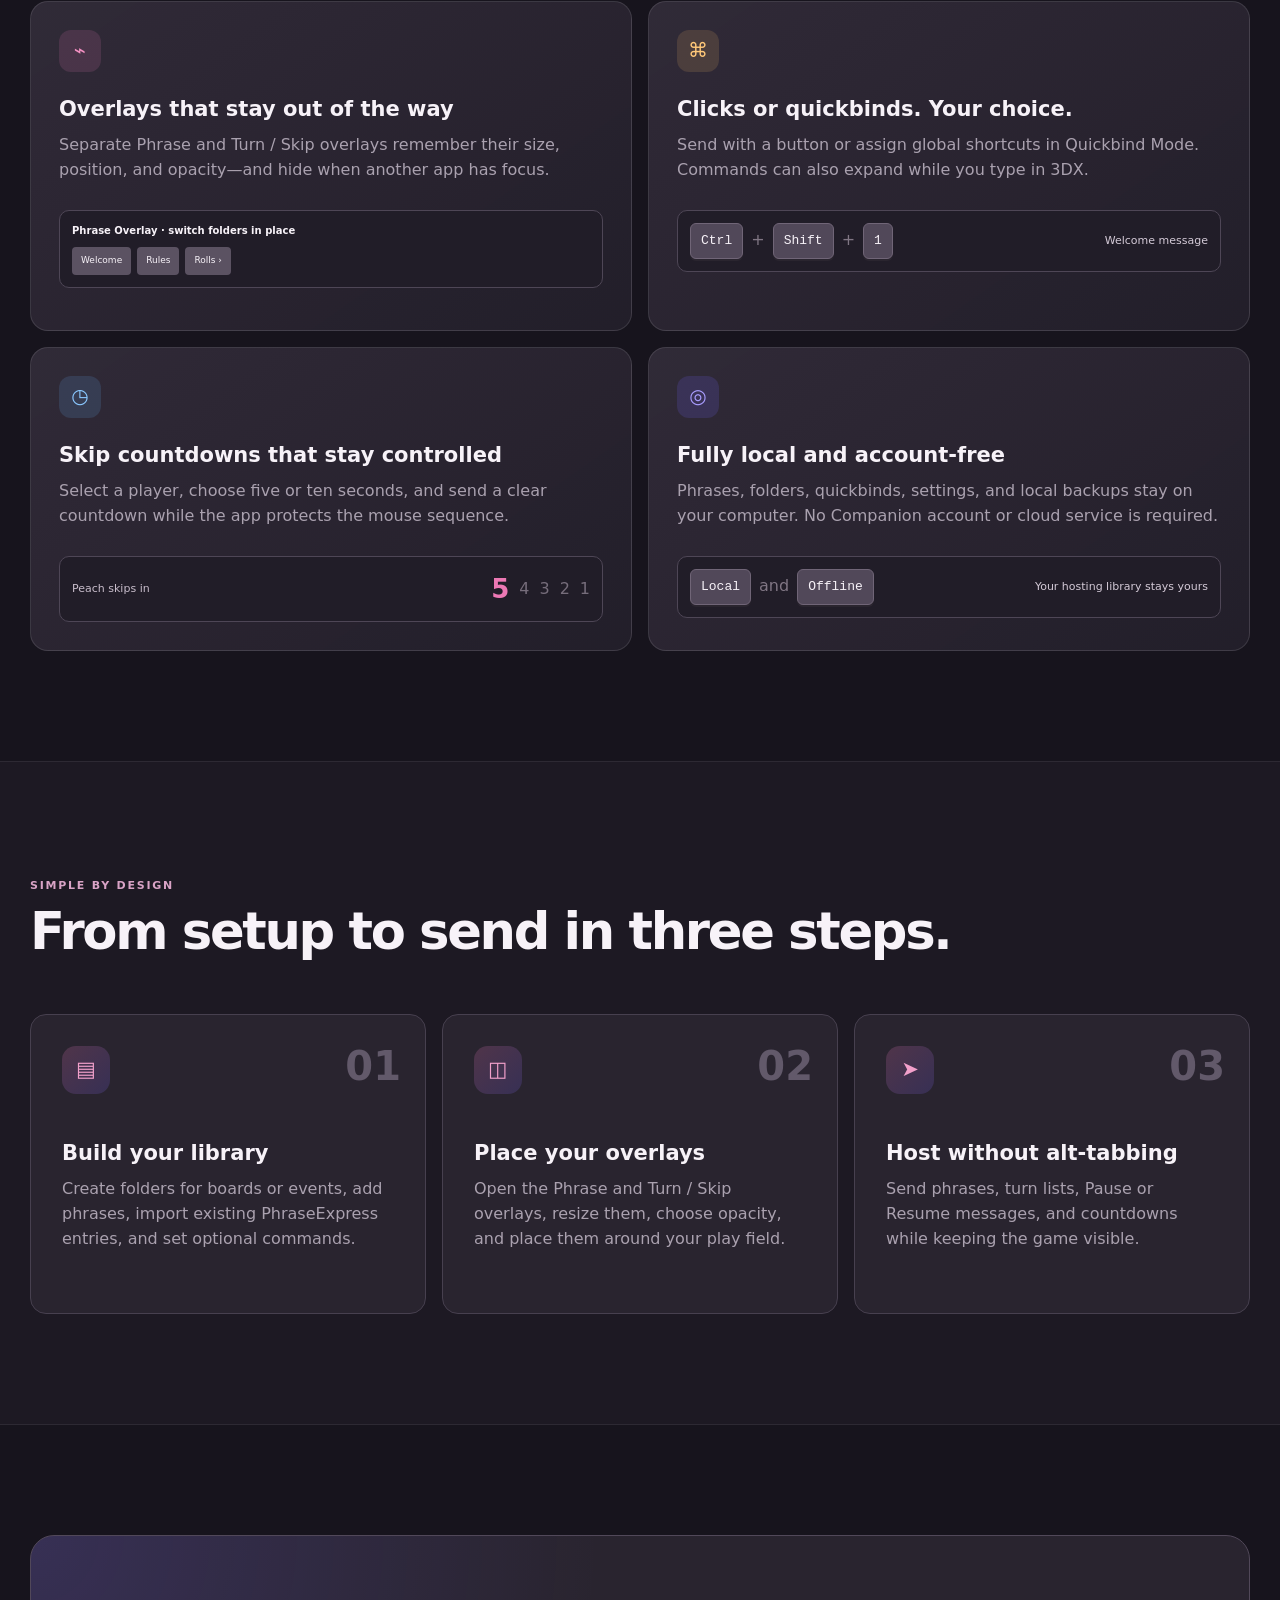
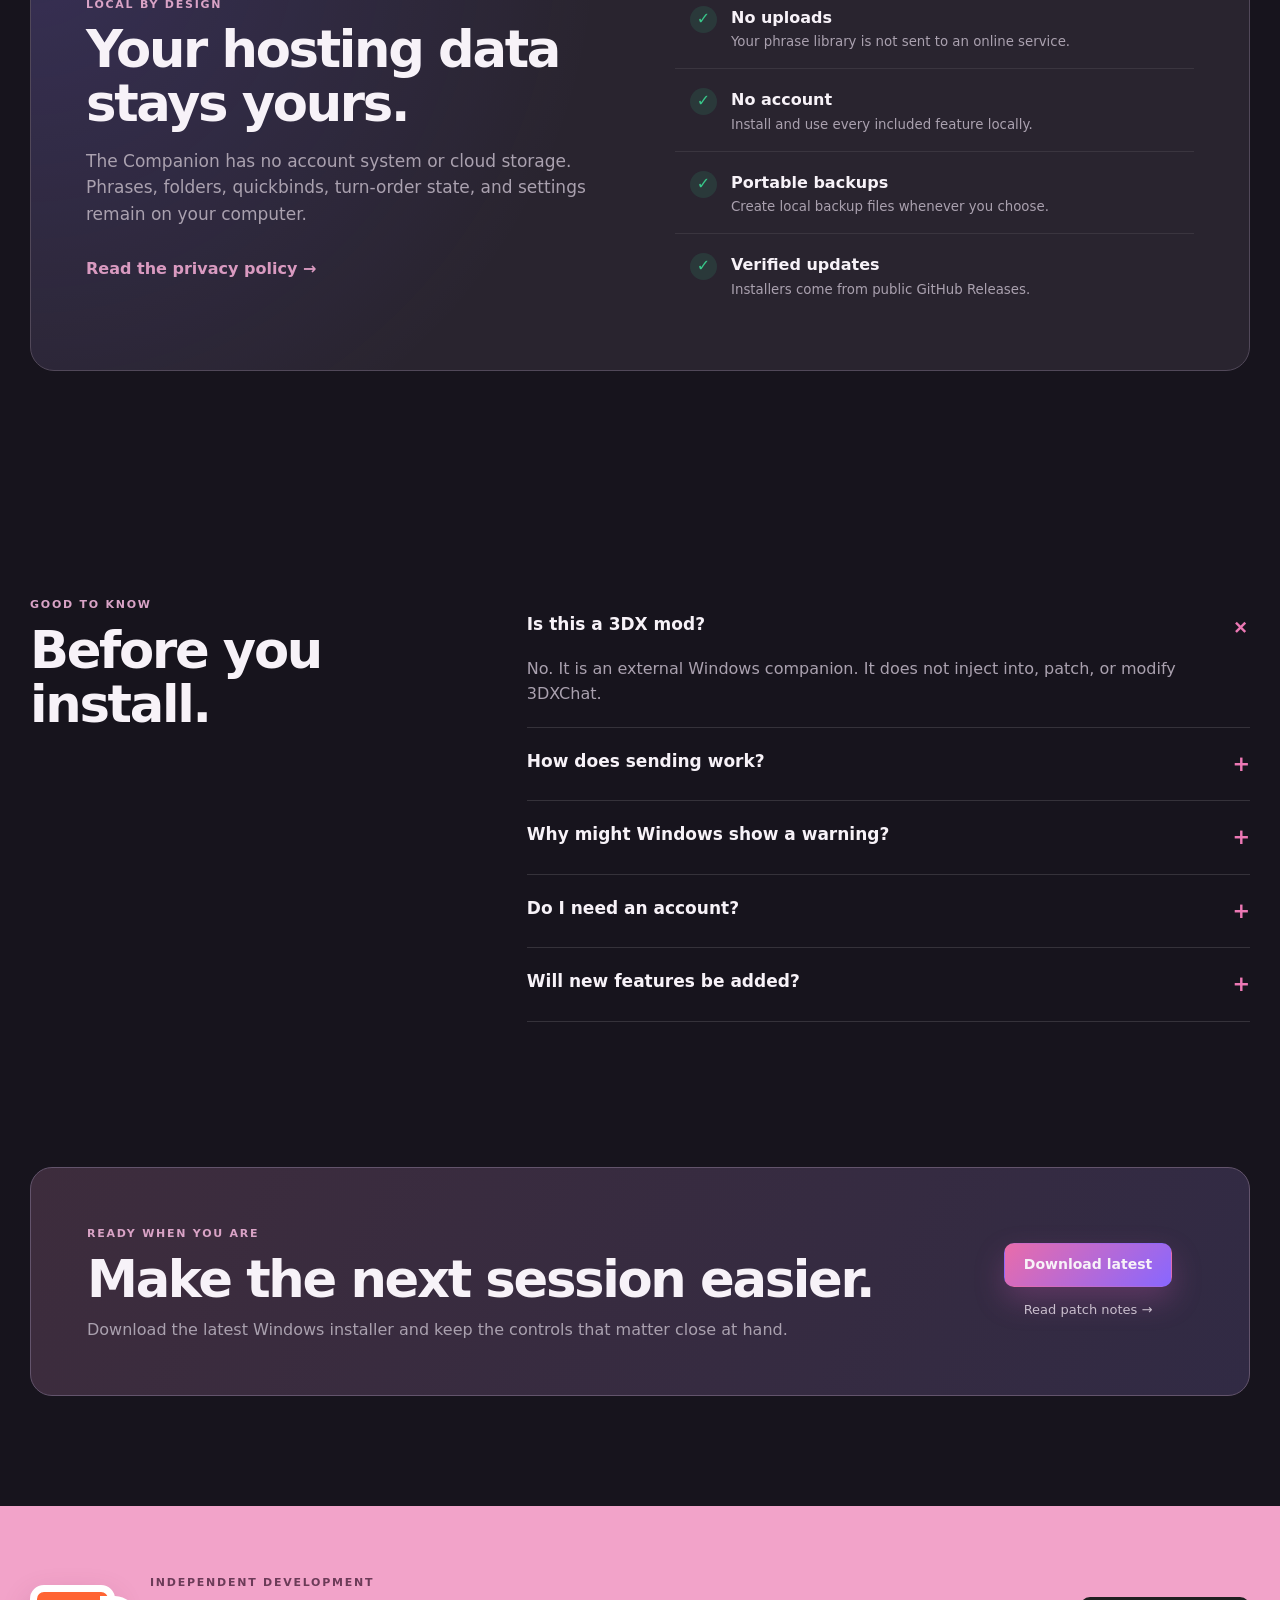
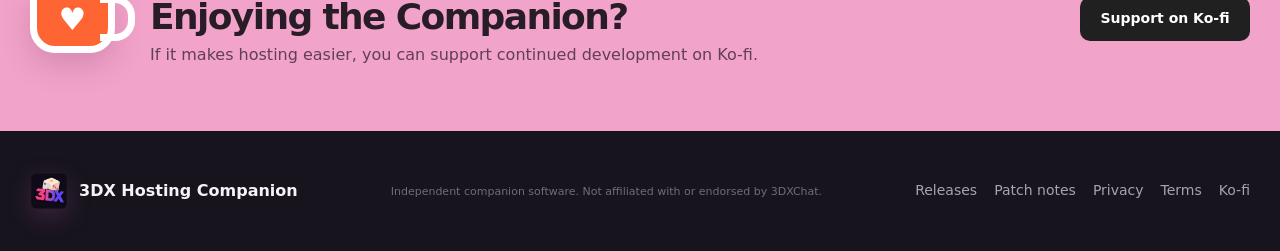
==== commit 788029cd: "Remove development status banner" ====
--- a/index.html
+++ b/index.html
@@ -35,12 +35,6 @@
   </header>
 
   <main id="top">
-    <section class="section shell">
-      <div class="cta-card">
-        <div><span class="kicker">Development status</span><h2>Version 1.0 remains available locally.</h2><p>As there is not enough interest in the app from the community, especially it's cloud features, development will halt for now. Feedback is still welcome and everything broken will be fixed as it is reported. The app will remain usable at a local level but no new features will be implemented at this time. Thanks to everyone that tested.</p></div>
-      </div>
-    </section>
-
     <section class="hero shell">
       <div class="hero-copy">
         <div class="eyebrow"><span class="status-dot"></span> Windows companion · Local-first</div>
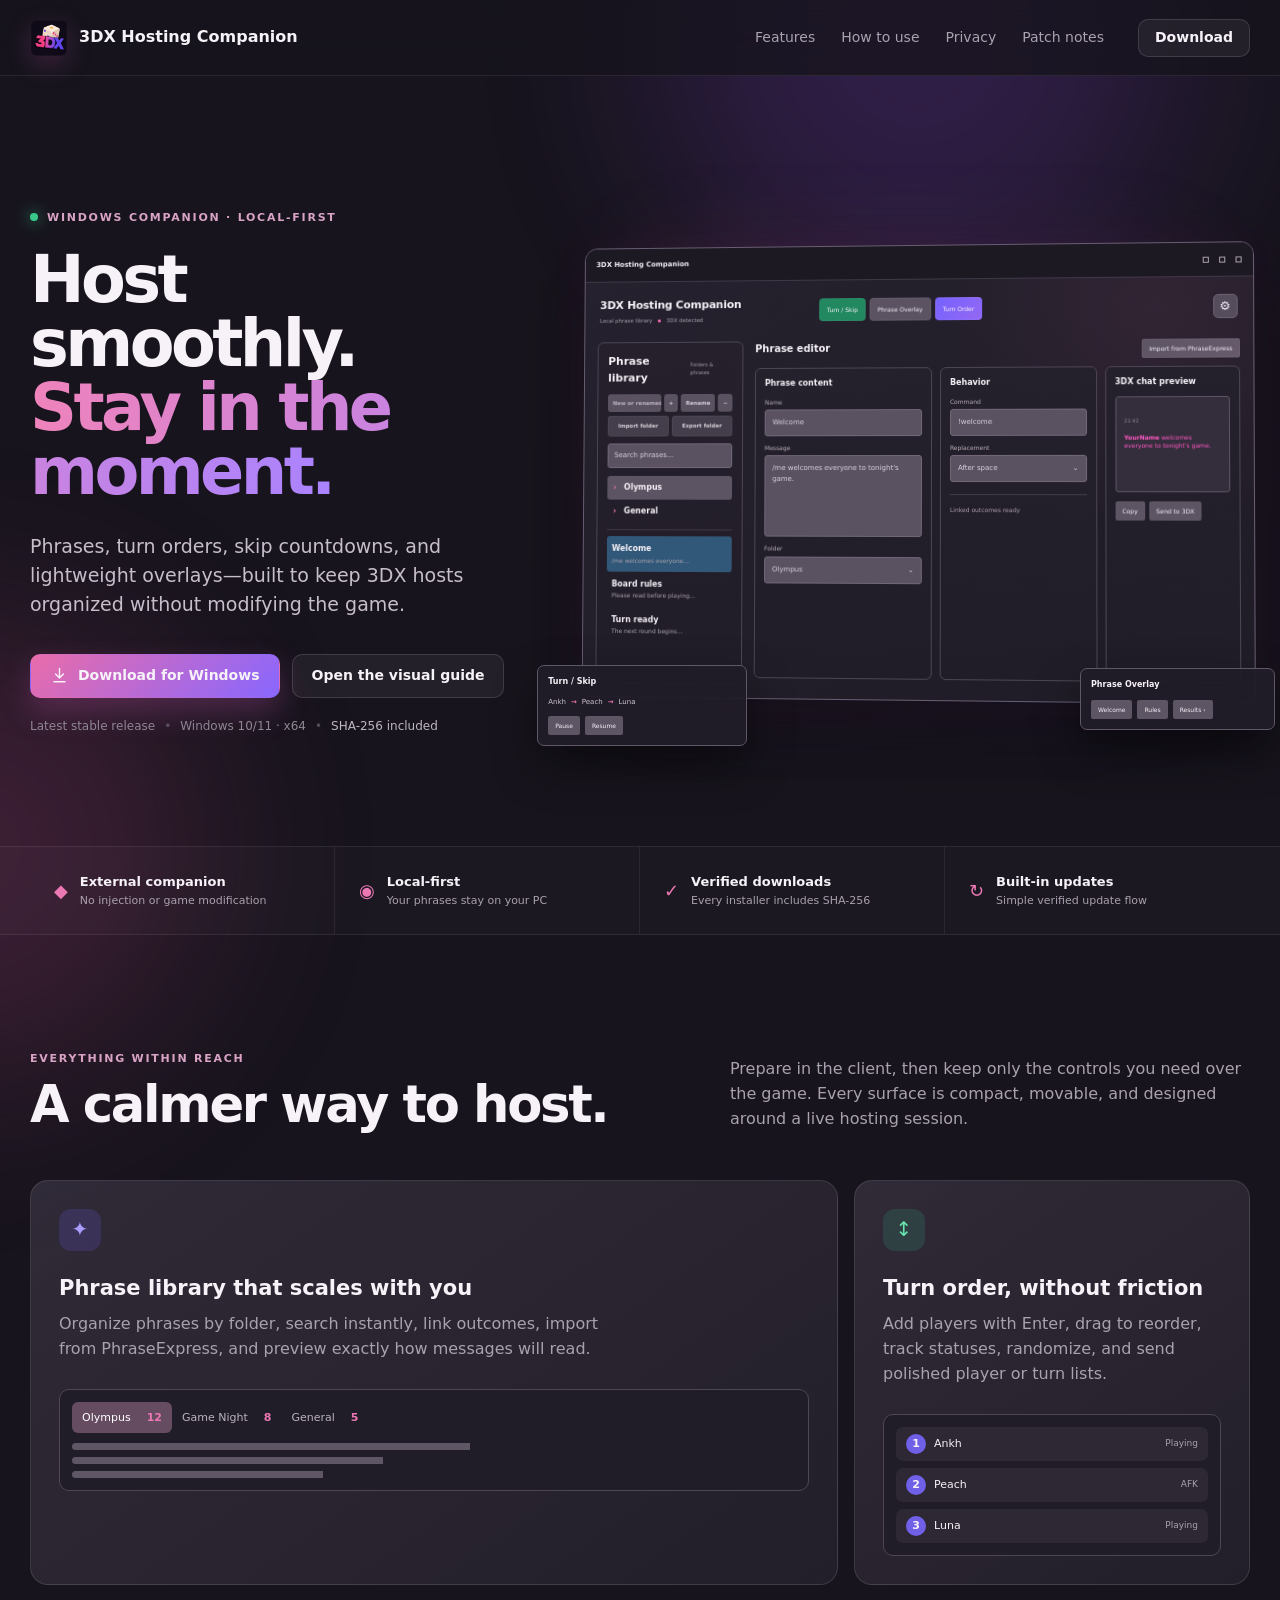
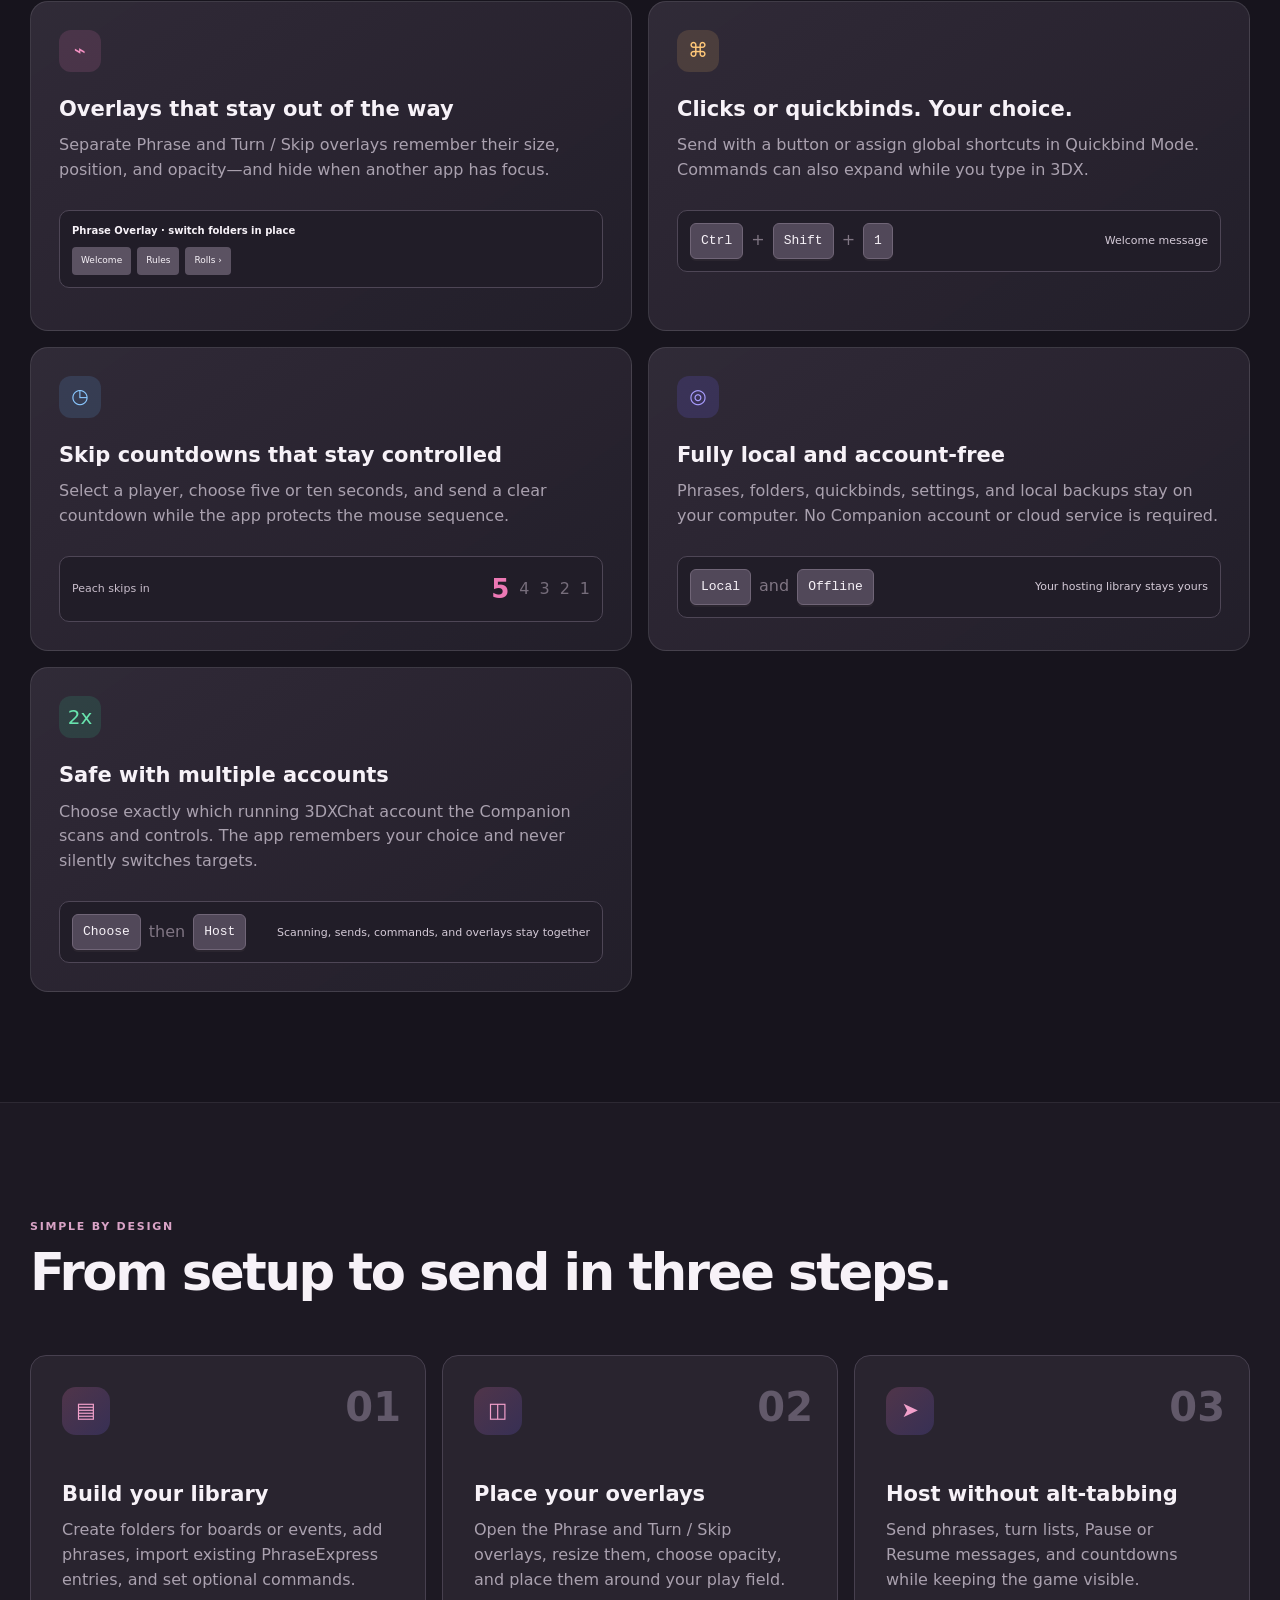
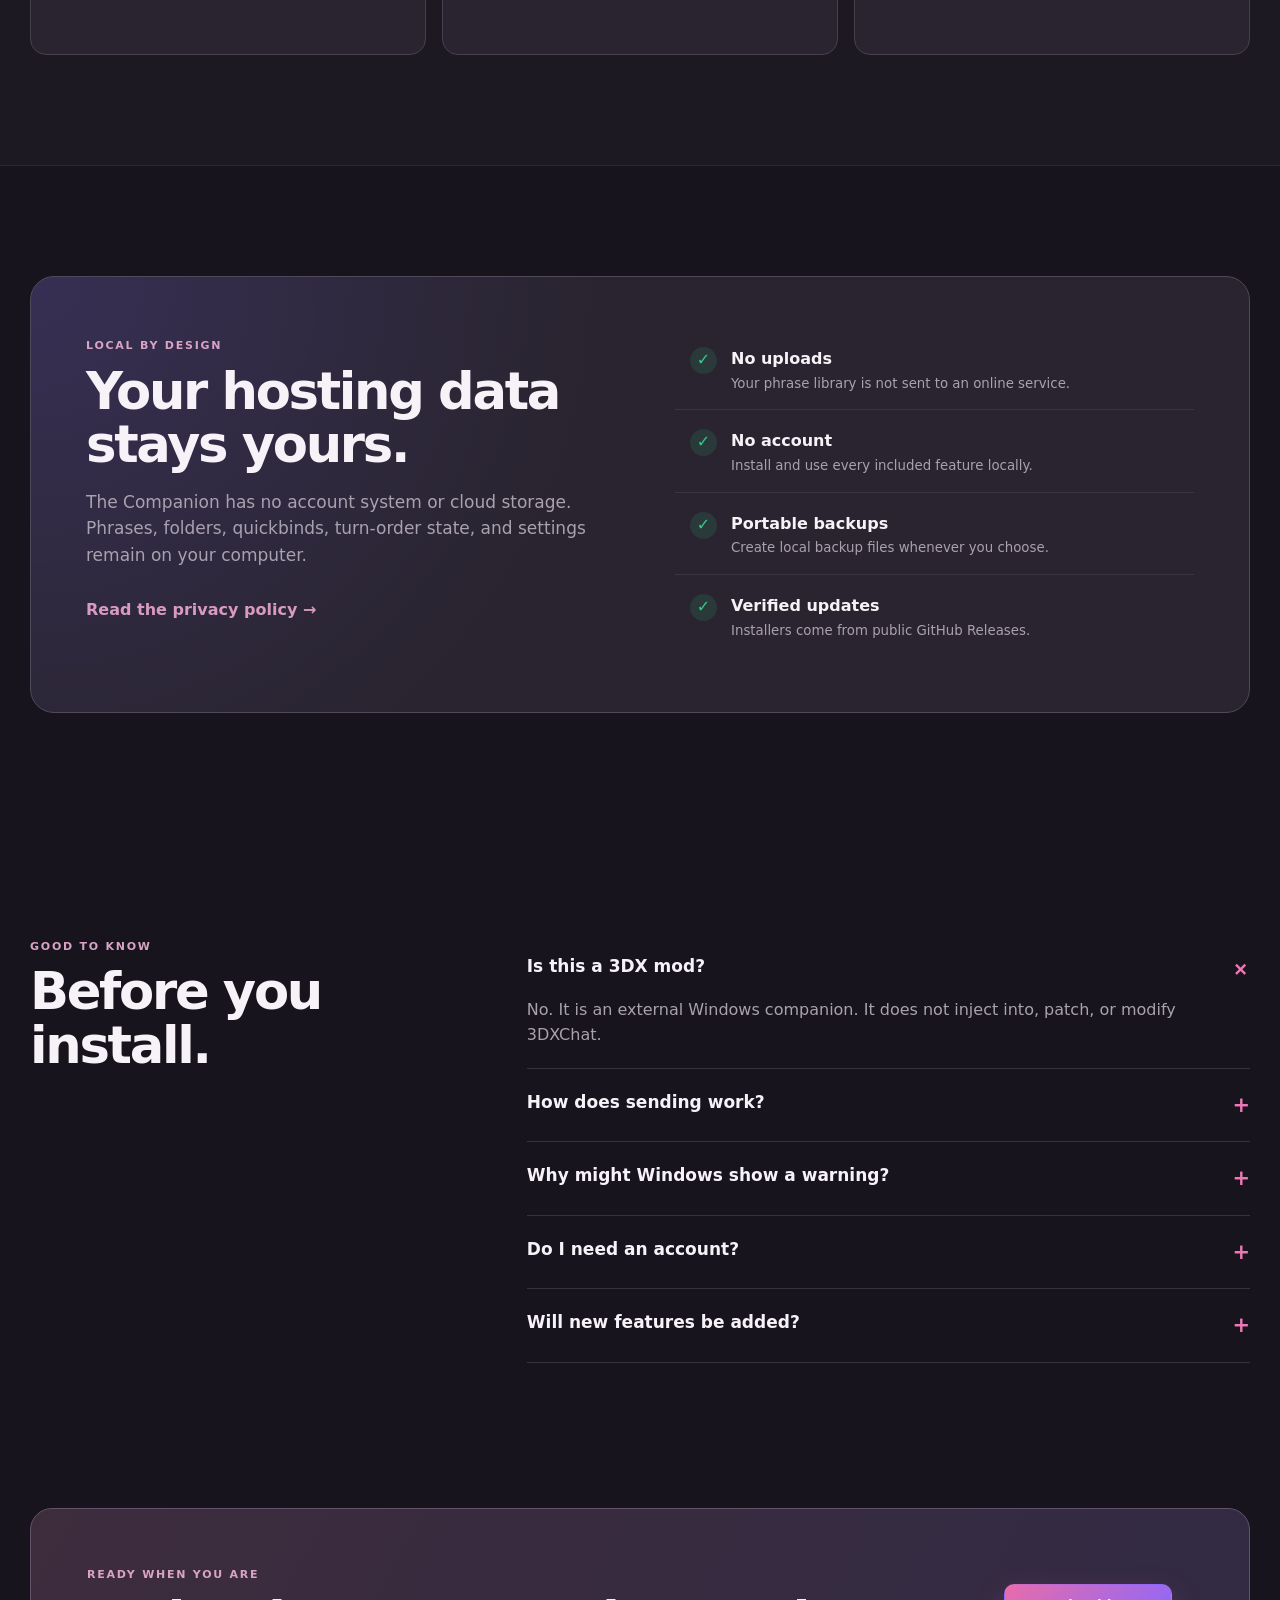
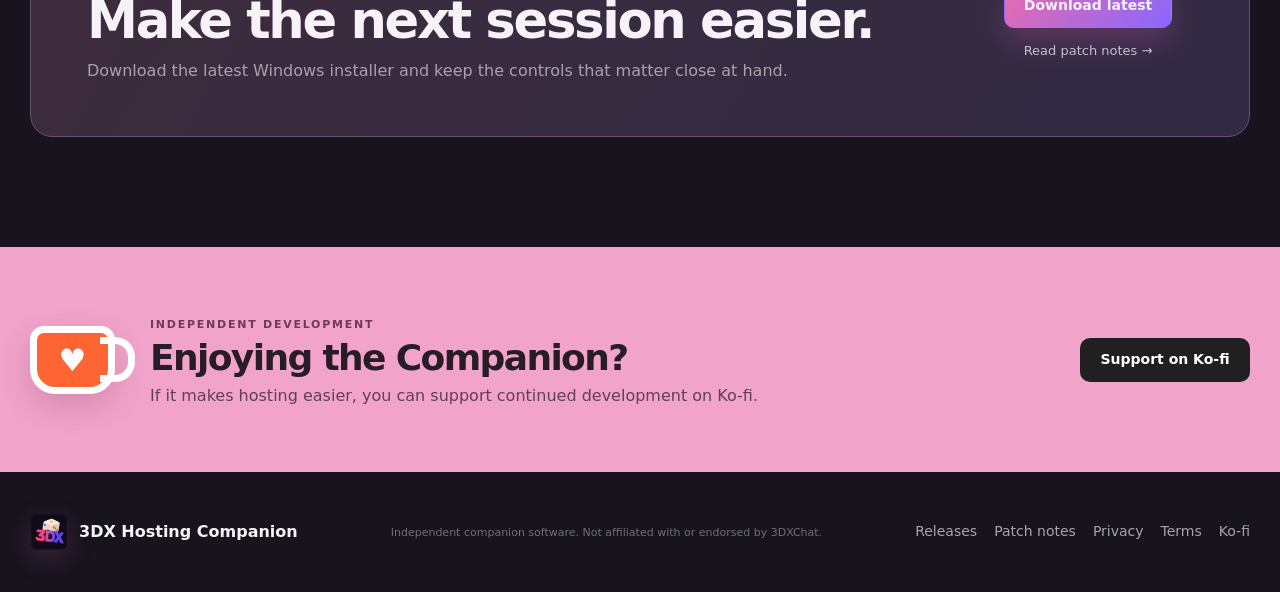
==== commit 70a0af44: "Publish 1.0.1 multi-account notes" ====
--- a/index.html
+++ b/index.html
@@ -162,6 +162,11 @@
           <p>Phrases, folders, quickbinds, settings, and local backups stay on your computer. No Companion account or cloud service is required.</p>
           <div class="key-row"><kbd>Local</kbd><span>and</span><kbd>Offline</kbd><em>Your hosting library stays yours</em></div>
         </article>
+        <article class="feature-card feature-wide">
+          <div class="feature-icon green">2x</div><h3>Safe with multiple accounts</h3>
+          <p>Choose exactly which running 3DXChat account the Companion scans and controls. The app remembers your choice and never silently switches targets.</p>
+          <div class="key-row"><kbd>Choose</kbd><span>then</span><kbd>Host</kbd><em>Scanning, sends, commands, and overlays stay together</em></div>
+        </article>
       </div>
     </section>
 
